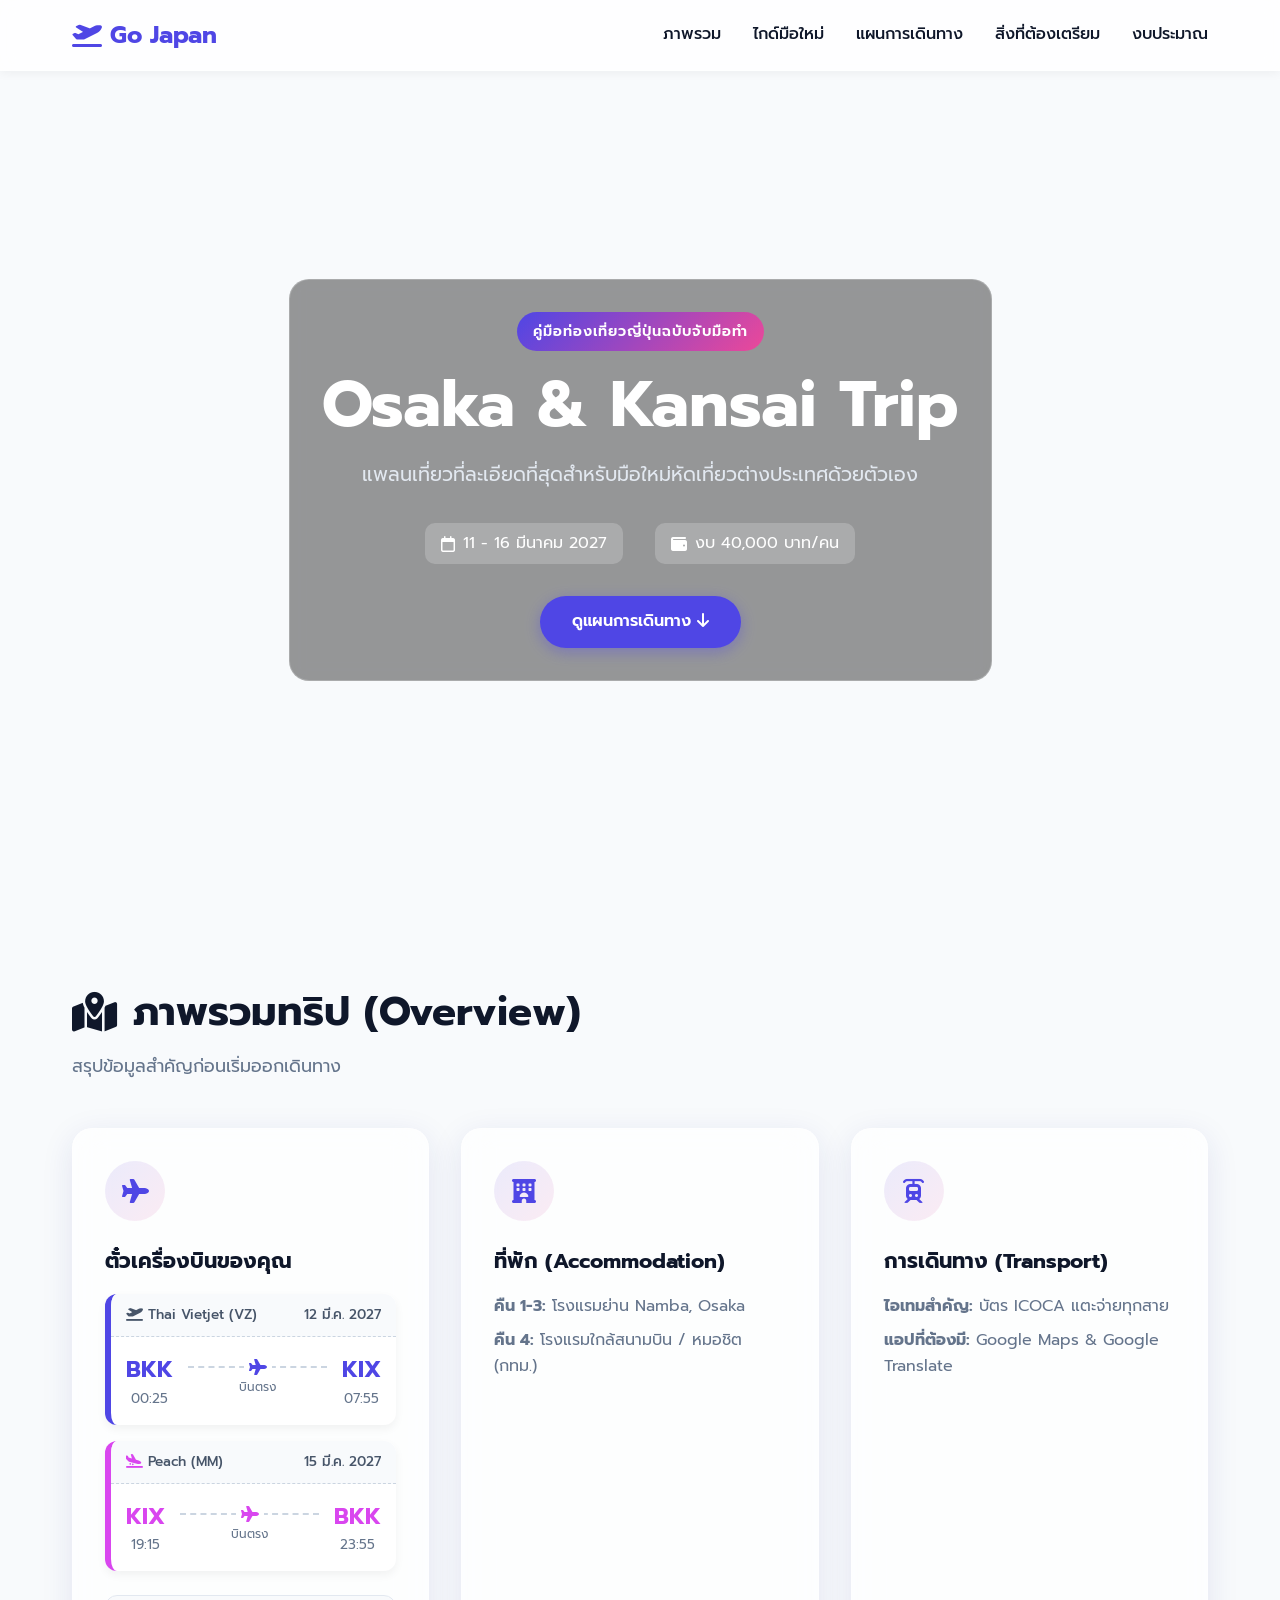
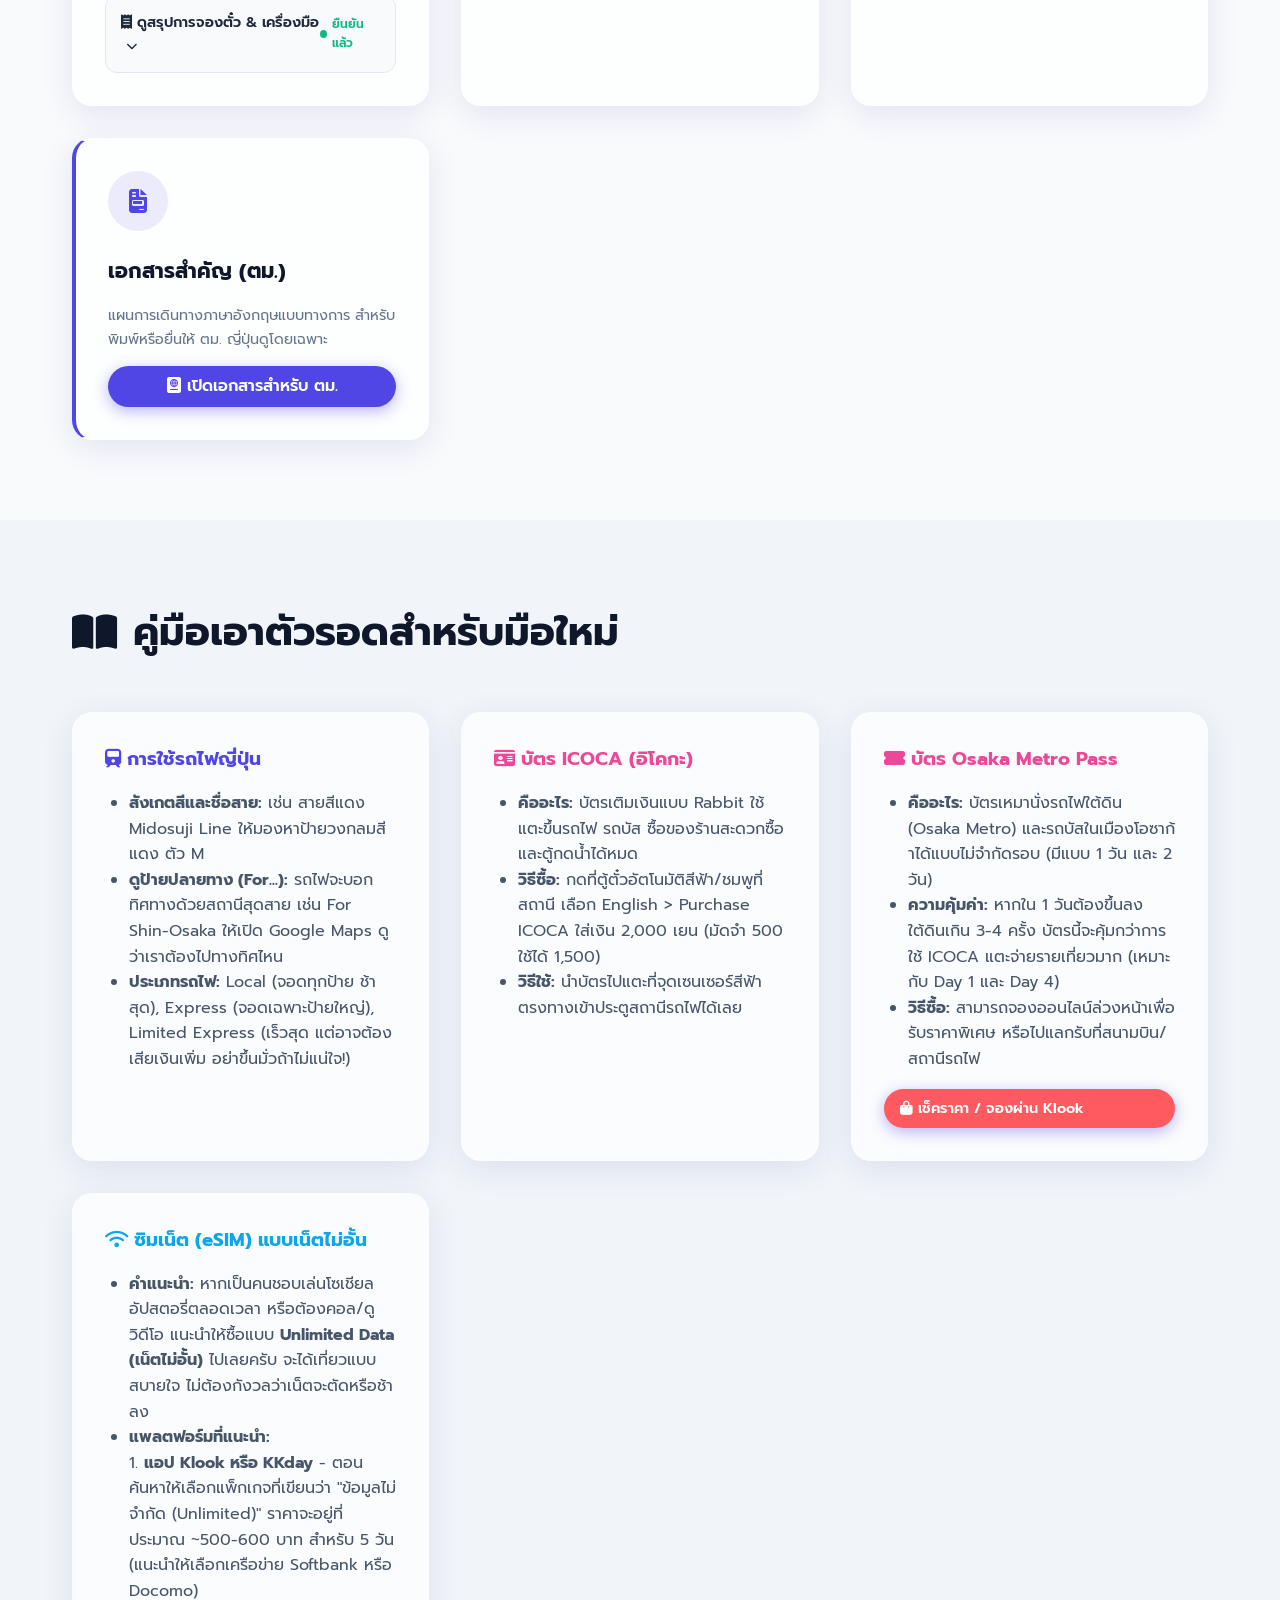
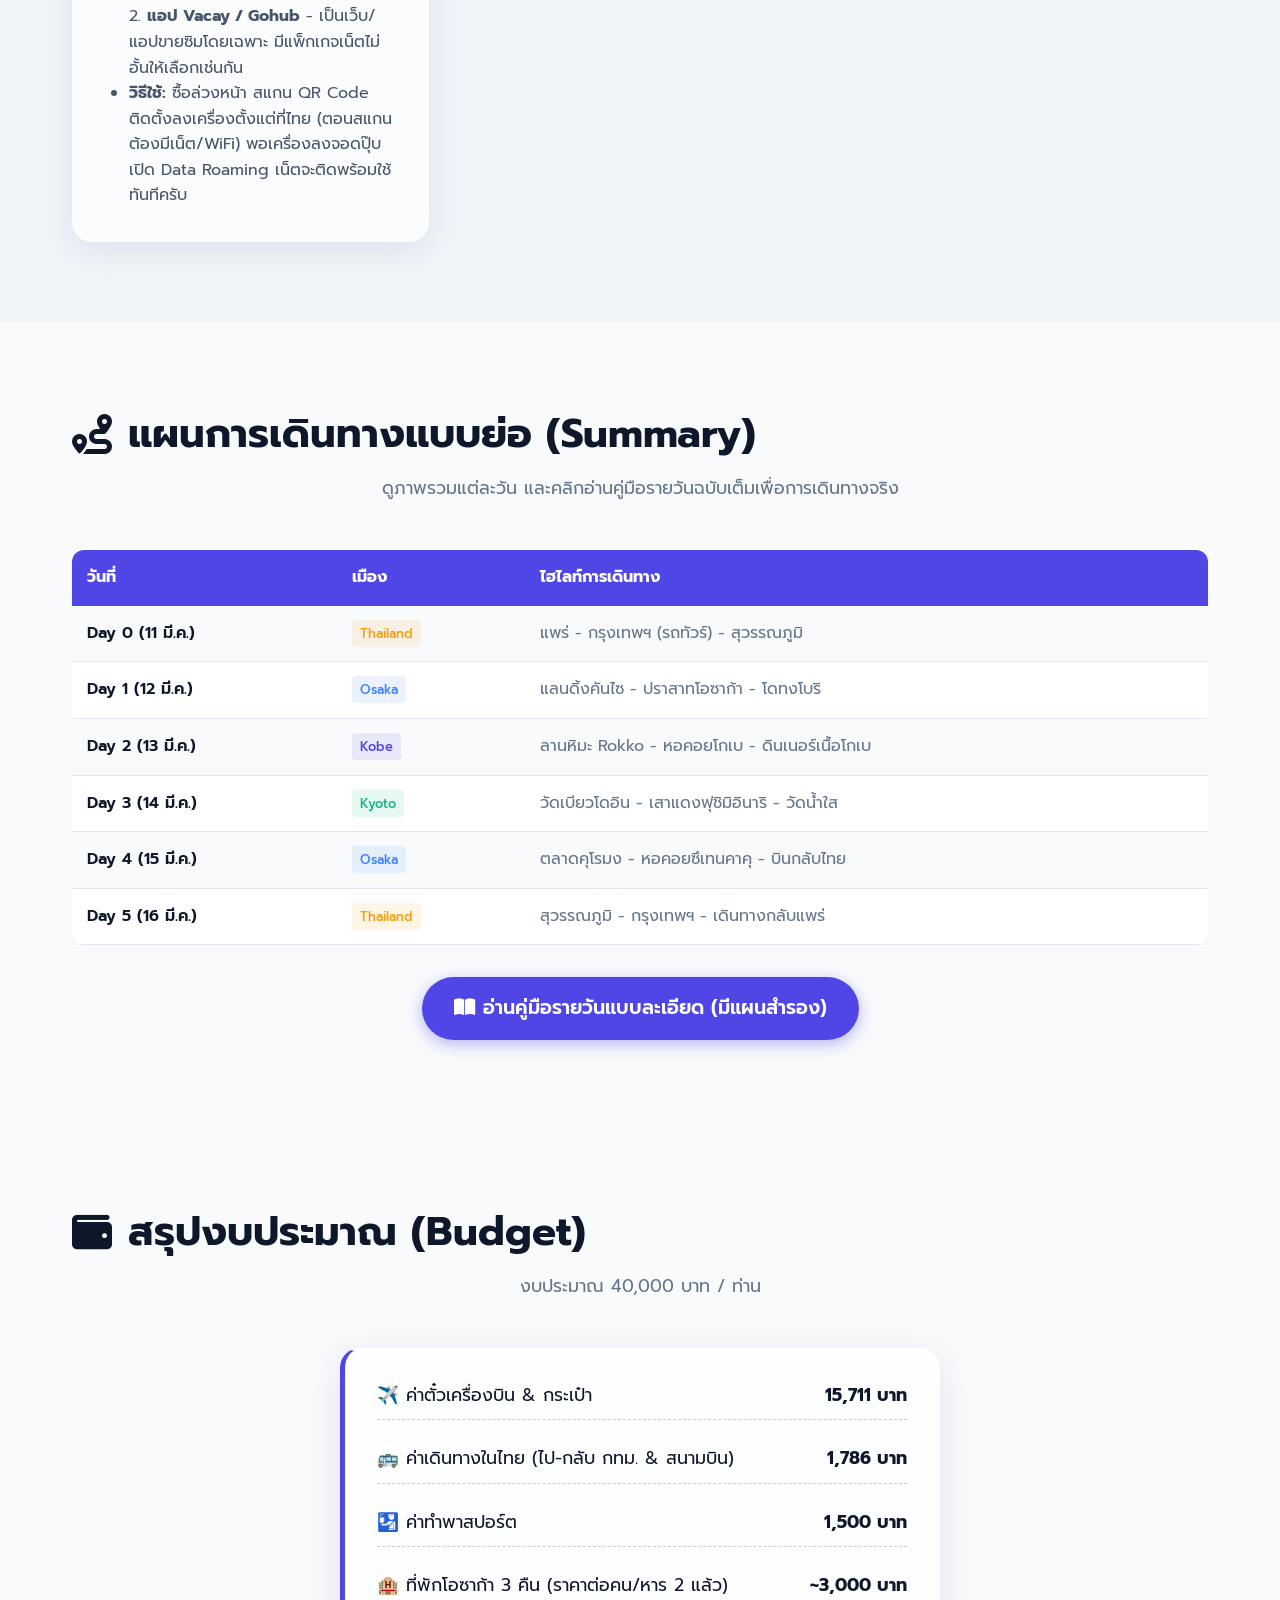
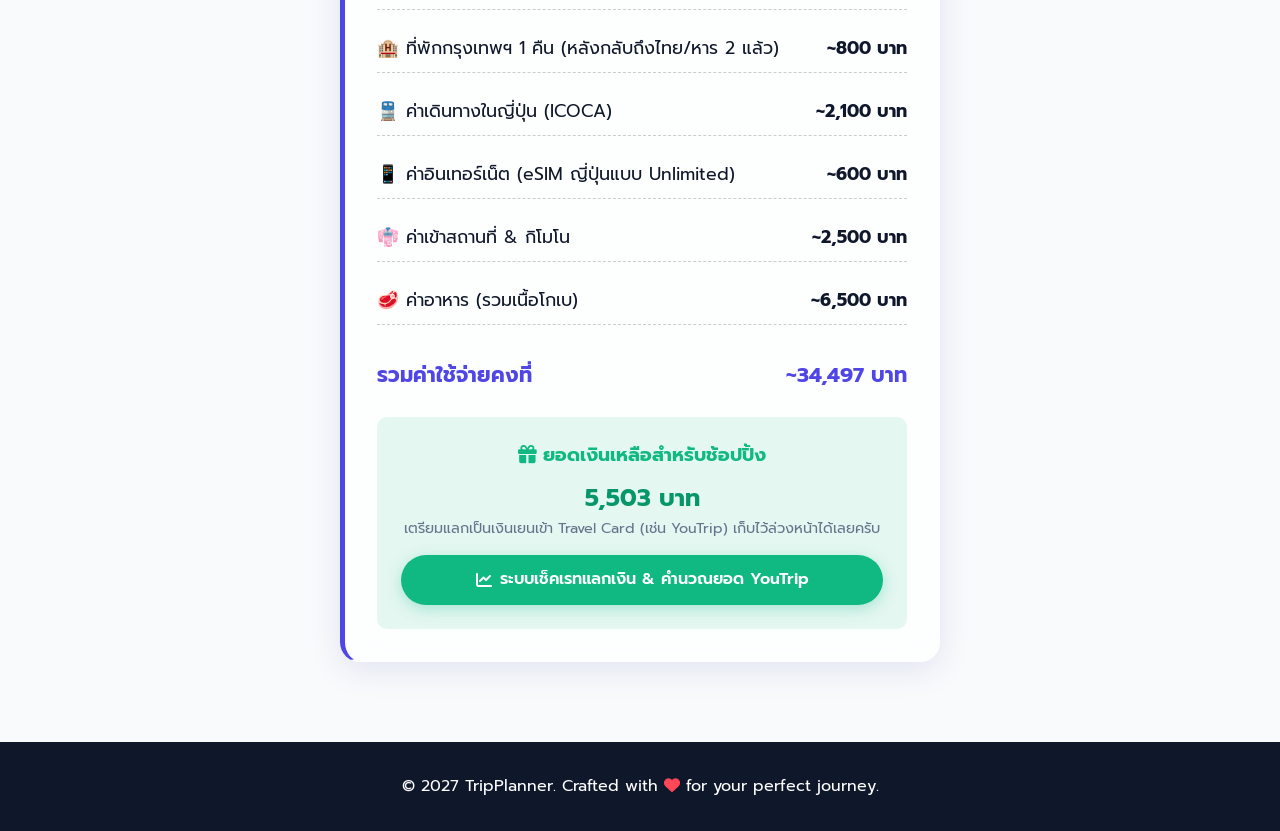
==== index.html @ dac34878 "Add files via upload" ====
<!DOCTYPE html>
<html lang="th">
<head>
    <meta charset="UTF-8">
    <meta name="viewport" content="width=device-width, initial-scale=1.0">
    <title>Osaka Trip 2027 | แพลนเที่ยวโอซาก้าสำหรับมือใหม่</title>
    <link rel="manifest" href="manifest.json">
    <meta name="theme-color" content="#4F46E5">
    <link rel="apple-touch-icon" href="icons/icon-192.png">
    <meta name="apple-mobile-web-app-capable" content="yes">
    <meta name="apple-mobile-web-app-status-bar-style" content="black-translucent">
    <link rel="preconnect" href="https://fonts.googleapis.com">
    <link rel="preconnect" href="https://fonts.gstatic.com" crossorigin>
    <link href="https://fonts.googleapis.com/css2?family=Inter:wght@300;400;500;600;700&family=Prompt:wght@300;400;500;600;700&display=swap" rel="stylesheet">
    <link rel="stylesheet" href="css/style.css">
    <link rel="stylesheet" href="https://cdnjs.cloudflare.com/ajax/libs/font-awesome/6.4.0/css/all.min.css">
    <style>
        .tip-box {
            background-color: #fffbeb;
            border-left: 4px solid #f59e0b;
            padding: 1rem;
            margin-top: 1rem;
            border-radius: 0 8px 8px 0;
            font-size: 0.95rem;
        }
        .tip-box h5 {
            color: #d97706;
            margin-bottom: 0.25rem;
            font-size: 1rem;
        }
    </style>
</head>
<body>
    <nav class="navbar">
        <div class="nav-container">
            <a href="#" class="logo">
                <i class="fa-solid fa-plane-departure"></i> Go Japan
            </a>
            <ul class="nav-links">
                <li><a href="#overview">ภาพรวม</a></li>
                <li><a href="#guide">ไกด์มือใหม่</a></li>
                <li><a href="#itinerary">แผนการเดินทาง</a></li>
                <li><a href="#prep">สิ่งที่ต้องเตรียม</a></li>
                <li><a href="#budget">งบประมาณ</a></li>
            </ul>
        </div>
    </nav>

    <header class="hero">
        <div class="hero-bg"></div>
        <div class="hero-content">
            <span class="badge">คู่มือท่องเที่ยวญี่ปุ่นฉบับจับมือทำ</span>
            <h1 class="hero-title">Osaka & Kansai Trip</h1>
            <p class="hero-subtitle">แพลนเที่ยวที่ละเอียดที่สุดสำหรับมือใหม่หัดเที่ยวต่างประเทศด้วยตัวเอง</p>
            <div class="hero-meta">
                <div class="meta-item">
                    <i class="fa-regular fa-calendar"></i> 11 - 16 มีนาคม 2027
                </div>
                <div class="meta-item">
                    <i class="fa-solid fa-wallet"></i> งบ 40,000 บาท/คน
                </div>
            </div>
            <a href="#itinerary" class="btn btn-primary">ดูแผนการเดินทาง <i class="fa-solid fa-arrow-down"></i></a>
        </div>
    </header>

    <main>
        <!-- Section: Overview -->
        <section id="overview" class="section">
            <div class="container">
                <div class="section-header">
                    <h2><i class="fa-solid fa-map-location-dot"></i> ภาพรวมทริป (Overview)</h2>
                    <p>สรุปข้อมูลสำคัญก่อนเริ่มออกเดินทาง</p>
                </div>
                <div class="grid overview-grid">
                    <div class="card glass-card">
                        <div class="card-icon"><i class="fa-solid fa-plane"></i></div>
                        <h3>ตั๋วเครื่องบินของคุณ</h3>
                        
                        <!-- Flight 1: Outbound -->
                        <div class="flight-ticket">
                            <div class="flight-header">
                                <span><i class="fa-solid fa-plane-departure"></i> Thai Vietjet (VZ)</span>
                                <span>12 มี.ค. 2027</span>
                            </div>
                            <div class="flight-body">
                                <div class="flight-airport">
                                    <h2>BKK</h2>
                                    <p>00:25</p>
                                </div>
                                <div class="flight-route">
                                    <div class="flight-line"><i class="fa-solid fa-plane"></i></div>
                                    <p style="font-size: 0.75rem; color: #64748b; margin-top: 5px;">บินตรง</p>
                                </div>
                                <div class="flight-airport">
                                    <h2>KIX</h2>
                                    <p>07:55</p>
                                </div>
                            </div>
                        </div>

                        <!-- Flight 2: Inbound -->
                        <div class="flight-ticket" style="border-left-color: #d946ef;">
                            <div class="flight-header">
                                <span><i class="fa-solid fa-plane-arrival" style="color: #d946ef;"></i> Peach (MM)</span>
                                <span>15 มี.ค. 2027</span>
                            </div>
                            <div class="flight-body">
                                <div class="flight-airport">
                                    <h2 style="color: #d946ef;">KIX</h2>
                                    <p>19:15</p>
                                </div>
                                <div class="flight-route">
                                    <div class="flight-line"><i class="fa-solid fa-plane" style="color: #d946ef;"></i></div>
                                    <p style="font-size: 0.75rem; color: #64748b; margin-top: 5px;">บินตรง</p>
                                </div>
                                <div class="flight-airport">
                                    <h2 style="color: #d946ef;">BKK</h2>
                                    <p>23:55</p>
                                </div>
                            </div>
                        </div>

                        <!-- Flight Booking Breakdown -->
                        <details class="price-tracker" style="margin-top: 1.5rem; background: #f8fafc; border: 1px solid #e2e8f0; border-radius: 12px; position: relative; overflow: hidden; cursor: pointer;">
                            <summary style="padding: 15px; display: flex; justify-content: space-between; align-items: center; list-style: none; outline: none;">
                                <span style="font-size: 0.9rem; color: #1e293b; font-weight: 600;"><i class="fa-solid fa-receipt"></i> ดูสรุปการจองตั๋ว & เครื่องมือ <i class="fa-solid fa-chevron-down" style="font-size: 0.7rem; margin-left: 5px;"></i></span>
                                <span class="pulse-dot" style="display: flex; align-items: center; gap: 5px; font-size: 0.75rem; color: #10b981; font-weight: 600;">
                                    <span style="width: 8px; height: 8px; background: #10b981; border-radius: 50%; display: inline-block;"></span>
                                    ยืนยันแล้ว
                                </span>
                            </summary>
                            
                            <div style="padding: 0 15px 15px 15px; border-top: 1px dashed #cbd5e1; cursor: default;">
                                <ul style="list-style: none; padding: 0; margin: 15px 0 0 0; font-size: 0.85rem; color: #475569;">
                                <li style="display: flex; justify-content: space-between; margin-bottom: 8px;">
                                    <span>ค่าโดยสารผู้ใหญ่ x2</span>
                                    <span>26,659.88 ฿</span>
                                </li>
                                <li style="display: flex; justify-content: space-between; margin-bottom: 8px; color: #10b981;">
                                    <span>ส่วนลด Gother x2</span>
                                    <span>-1,068.00 ฿</span>
                                </li>
                                <li style="display: flex; justify-content: space-between; margin-bottom: 8px;">
                                    <span>สัมภาระ (15kg และ 20kg อย่างละ 2)</span>
                                    <span>5,310.00 ฿</span>
                                </li>
                                <li style="display: flex; justify-content: space-between; margin-bottom: 8px; border-bottom: 1px dashed #cbd5e1; padding-bottom: 12px;">
                                    <span>เลือกที่นั่ง x2</span>
                                    <span>480.00 ฿</span>
                                </li>
                                <li style="display: flex; justify-content: space-between; margin-top: 12px; font-weight: 700; font-size: 1.1rem; color: var(--dark);">
                                    <span>ราคารวมทั้งหมด</span>
                                    <span>31,421.88 ฿</span>
                                </li>
                                <li style="display: flex; justify-content: space-between; margin-top: 5px; font-weight: 600; font-size: 0.95rem; color: #4f46e5; background: rgba(79, 70, 229, 0.1); padding: 5px 10px; border-radius: 6px; margin-left: -10px; margin-right: -10px;">
                                    <span>ตกคนละ (เฉลี่ย)</span>
                                    <span>15,710.94 ฿</span>
                                </li>
                            </ul>
                            
                            <a href="https://www.gother.com/th-th/flights/search/roundtrip/BKK-KIX/2027-03-12/KIX-BKK/2027-03-15?adults=2&cabin=Y&session=00b836ea09835cd85ec8afebf4124b56cdace53e535911fba3b4914f18acdf78&utm_source=google_flight&utm_medium=meta_search&utmid=53&hash=[base64]&fallBackLink=[base64]&summary=true&departure=Tm28683469&return=Mnabc87fb9" target="_blank" class="btn btn-primary" style="width: 100%; text-align: center; font-size: 0.95rem; display: flex; justify-content: center; align-items: center; gap: 10px; background: #0f172a; border: none; box-shadow: 0 4px 15px rgba(15, 23, 42, 0.2); margin-top: 15px;">
                                <i class="fa-solid fa-plane-circle-check"></i> ดูรายละเอียดการจองบน Gother
                            </a>
                            <a href="flight_tracker.html" class="btn btn-primary" style="width: 100%; text-align: center; font-size: 0.95rem; display: flex; justify-content: center; align-items: center; gap: 10px; background: #3b82f6; border: none; box-shadow: 0 4px 15px rgba(59, 130, 246, 0.3); margin-top: 10px;">
                                <i class="fa-solid fa-chart-line"></i> สมุดจดและดูกราฟราคาตั๋ว (Google Flights)
                            </a>

                            <div style="margin-top: 15px; padding: 12px; background: rgba(245, 158, 11, 0.1); border-left: 4px solid #f59e0b; border-radius: 4px 8px 8px 4px; font-size: 0.85rem; color: #b45309; line-height: 1.5;">
                                <strong style="display: block; margin-bottom: 4px;"><i class="fa-solid fa-triangle-exclamation"></i> คำแนะนำก่อนจอง Gother:</strong>
                                Gother เป็นแพลตฟอร์มคนไทยที่เชื่อถือได้และมักมีโปรโมชั่นดี แต่หลังจากจองและได้อีเมลยืนยันแล้ว แนะนำให้นำ <strong>หมายเลขการจอง (PNR 6 หลัก)</strong> ไปเช็คในหน้าเว็บของสายการบิน (VietJet/Peach) โดยตรงอีกครั้ง เพื่อความชัวร์ 100% ว่าตั๋วเข้าระบบสายการบินเรียบร้อยแล้วครับ
                            </div>
                            </div>
                        </details>
                        <style>
                            @keyframes pulse {
                                0% { box-shadow: 0 0 0 0 rgba(16, 185, 129, 0.7); }
                                70% { box-shadow: 0 0 0 10px rgba(16, 185, 129, 0); }
                                100% { box-shadow: 0 0 0 0 rgba(16, 185, 129, 0); }
                            }
                        </style>
                    </div>
                    <div class="card glass-card">
                        <div class="card-icon"><i class="fa-solid fa-hotel"></i></div>
                        <h3>ที่พัก (Accommodation)</h3>
                        <p><strong>คืน 1-3:</strong> โรงแรมย่าน Namba, Osaka</p>
                        <p><strong>คืน 4:</strong> โรงแรมใกล้สนามบิน / หมอชิต (กทม.)</p>
                    </div>
                    <div class="card glass-card">
                        <div class="card-icon"><i class="fa-solid fa-train-tram"></i></div>
                        <h3>การเดินทาง (Transport)</h3>
                        <p><strong>ไอเทมสำคัญ:</strong> บัตร ICOCA แตะจ่ายทุกสาย</p>
                        <p><strong>แอปที่ต้องมี:</strong> Google Maps & Google Translate</p>
                    </div>
                    <div class="card glass-card" style="border-left: 4px solid var(--primary);">
                        <div class="card-icon" style="background: rgba(79, 70, 229, 0.1);"><i class="fa-solid fa-file-invoice"></i></div>
                        <h3>เอกสารสำคัญ (ตม.)</h3>
                        <p style="font-size: 0.9rem; margin-bottom: 15px;">แผนการเดินทางภาษาอังกฤษแบบทางการ สำหรับพิมพ์หรือยื่นให้ ตม. ญี่ปุ่นดูโดยเฉพาะ</p>
                        <a href="immigration_en.html" class="btn btn-primary" style="width: 100%; text-align: center; padding: 0.5rem;"><i class="fa-solid fa-passport"></i> เปิดเอกสารสำหรับ ตม.</a>
                    </div>
                </div>
            </div>
        </section>

        <!-- Section: Newbie Guide -->
        <section id="guide" class="section section-alt">
            <div class="container">
                <div class="section-header">
                    <h2><i class="fa-solid fa-book-open"></i> คู่มือเอาตัวรอดสำหรับมือใหม่</h2>
                </div>
                <div class="grid" style="grid-template-columns: repeat(auto-fit, minmax(300px, 1fr)); gap: 2rem;">
                    <div class="glass-card">
                        <h3 style="color: var(--primary);"><i class="fa-solid fa-train"></i> การใช้รถไฟญี่ปุ่น</h3>
                        <ul style="margin-top: 1rem; list-style: disc; margin-left: 1.5rem; color: #475569;">
                            <li><strong>สังเกตสีและชื่อสาย:</strong> เช่น สายสีแดง Midosuji Line ให้มองหาป้ายวงกลมสีแดง ตัว M</li>
                            <li><strong>ดูป้ายปลายทาง (For...):</strong> รถไฟจะบอกทิศทางด้วยสถานีสุดสาย เช่น For Shin-Osaka ให้เปิด Google Maps ดูว่าเราต้องไปทางทิศไหน</li>
                            <li><strong>ประเภทรถไฟ:</strong> Local (จอดทุกป้าย ช้าสุด), Express (จอดเฉพาะป้ายใหญ่), Limited Express (เร็วสุด แต่อาจต้องเสียเงินเพิ่ม อย่าขึ้นมั่วถ้าไม่แน่ใจ!)</li>
                        </ul>
                    </div>
                    <div class="glass-card">
                        <h3 style="color: var(--secondary);"><i class="fa-solid fa-id-card"></i> บัตร ICOCA (อิโคกะ)</h3>
                        <ul style="margin-top: 1rem; list-style: disc; margin-left: 1.5rem; color: #475569;">
                            <li><strong>คืออะไร:</strong> บัตรเติมเงินแบบ Rabbit ใช้แตะขึ้นรถไฟ รถบัส ซื้อของร้านสะดวกซื้อ และตู้กดน้ำได้หมด</li>
                            <li><strong>วิธีซื้อ:</strong> กดที่ตู้ตั๋วอัตโนมัติสีฟ้า/ชมพูที่สถานี เลือก English > Purchase ICOCA ใส่เงิน 2,000 เยน (มัดจำ 500 ใช้ได้ 1,500)</li>
                            <li><strong>วิธีใช้:</strong> นำบัตรไปแตะที่จุดเซนเซอร์สีฟ้าตรงทางเข้าประตูสถานีรถไฟได้เลย</li>
                        </ul>
                    </div>
                    <div class="glass-card">
                        <h3 style="color: #ec4899;"><i class="fa-solid fa-ticket-simple"></i> บัตร Osaka Metro Pass</h3>
                        <ul style="margin-top: 1rem; list-style: disc; margin-left: 1.5rem; color: #475569;">
                            <li><strong>คืออะไร:</strong> บัตรเหมานั่งรถไฟใต้ดิน (Osaka Metro) และรถบัสในเมืองโอซาก้าได้แบบไม่จำกัดรอบ (มีแบบ 1 วัน และ 2 วัน)</li>
                            <li><strong>ความคุ้มค่า:</strong> หากใน 1 วันต้องขึ้นลงใต้ดินเกิน 3-4 ครั้ง บัตรนี้จะคุ้มกว่าการใช้ ICOCA แตะจ่ายรายเที่ยวมาก (เหมาะกับ Day 1 และ Day 4)</li>
                            <li><strong>วิธีซื้อ:</strong> สามารถจองออนไลน์ล่วงหน้าเพื่อรับราคาพิเศษ หรือไปแลกรับที่สนามบิน/สถานีรถไฟ</li>
                        </ul>
                        <a href="https://www.klook.com/th/activity/11515-osaka-metro-pass/" target="_blank" class="btn btn-primary" style="margin-top: 1rem; padding: 0.5rem 1rem; font-size: 0.9rem; width: 100%; background: #ff5a5f; border-color: #ff5a5f;"><i class="fa-solid fa-bag-shopping"></i> เช็คราคา / จองผ่าน Klook</a>
                    </div>
                    <div class="glass-card">
                        <h3 style="color: #0ea5e9;"><i class="fa-solid fa-wifi"></i> ซิมเน็ต (eSIM) แบบเน็ตไม่อั้น</h3>
                        <ul style="margin-top: 1rem; list-style: disc; margin-left: 1.5rem; color: #475569;">
                            <li><strong>คำแนะนำ:</strong> หากเป็นคนชอบเล่นโซเชียล อัปสตอรี่ตลอดเวลา หรือต้องคอล/ดูวิดีโอ แนะนำให้ซื้อแบบ <strong>Unlimited Data (เน็ตไม่อั้น)</strong> ไปเลยครับ จะได้เที่ยวแบบสบายใจ ไม่ต้องกังวลว่าเน็ตจะตัดหรือช้าลง</li>
                            <li><strong>แพลตฟอร์มที่แนะนำ:</strong> <br>1. <strong>แอป Klook หรือ KKday</strong> - ตอนค้นหาให้เลือกแพ็กเกจที่เขียนว่า "ข้อมูลไม่จำกัด (Unlimited)" ราคาจะอยู่ที่ประมาณ ~500-600 บาท สำหรับ 5 วัน (แนะนำให้เลือกเครือข่าย Softbank หรือ Docomo)<br>2. <strong>แอป Vacay / Gohub</strong> - เป็นเว็บ/แอปขายซิมโดยเฉพาะ มีแพ็กเกจเน็ตไม่อั้นให้เลือกเช่นกัน</li>
                            <li><strong>วิธีใช้:</strong> ซื้อล่วงหน้า สแกน QR Code ติดตั้งลงเครื่องตั้งแต่ที่ไทย (ตอนสแกนต้องมีเน็ต/WiFi) พอเครื่องลงจอดปุ๊บ เปิด Data Roaming เน็ตจะติดพร้อมใช้ทันทีครับ</li>
                        </ul>
                    </div>
                </div>
            </div>
        </section>

        <!-- Section: Itinerary -->
        <section id="itinerary" class="section">
            <div class="container">
                <div class="section-header text-center">
                    <h2><i class="fa-solid fa-route"></i> แผนการเดินทางแบบย่อ (Summary)</h2>
                    <p>ดูภาพรวมแต่ละวัน และคลิกอ่านคู่มือรายวันฉบับเต็มเพื่อการเดินทางจริง</p>
                </div>
                
                <div style="overflow-x: auto; margin-bottom: 2rem;">
                    <table style="width: 100%; border-collapse: collapse; background: #fff; box-shadow: 0 4px 10px rgba(0,0,0,0.05); border-radius: 12px; overflow: hidden;">
                        <thead>
                            <tr style="background: var(--primary); color: #fff;">
                                <th style="padding: 15px; text-align: left;">วันที่</th>
                                <th style="padding: 15px; text-align: left;">เมือง</th>
                                <th style="padding: 15px; text-align: left;">ไฮไลท์การเดินทาง</th>
                            </tr>
                        </thead>
                        <tbody>
                            <tr style="border-bottom: 1px solid #e2e8f0; background: #f8fafc;">
                                <td style="padding: 15px; font-weight: 600;">Day 0 (11 มี.ค.)</td>
                                <td style="padding: 15px;"><span class="day-tag" style="background: rgba(245, 158, 11, 0.1); color: #f59e0b; padding: 4px 8px; border-radius: 4px; font-size: 0.8rem; font-weight: 500;">Thailand</span></td>
                                <td style="padding: 15px; color: var(--gray);">แพร่ - กรุงเทพฯ (รถทัวร์) - สุวรรณภูมิ</td>
                            </tr>
                            <tr style="border-bottom: 1px solid #e2e8f0;">
                                <td style="padding: 15px; font-weight: 600;">Day 1 (12 มี.ค.)</td>
                                <td style="padding: 15px;"><span class="day-tag" style="background: rgba(59, 130, 246, 0.1); color: #3b82f6; padding: 4px 8px; border-radius: 4px; font-size: 0.8rem; font-weight: 500;">Osaka</span></td>
                                <td style="padding: 15px; color: var(--gray);">แลนดิ้งคันไซ - ปราสาทโอซาก้า - โดทงโบริ</td>
                            </tr>
                            <tr style="border-bottom: 1px solid #e2e8f0; background: #f8fafc;">
                                <td style="padding: 15px; font-weight: 600;">Day 2 (13 มี.ค.)</td>
                                <td style="padding: 15px;"><span class="day-tag" style="background: rgba(79, 70, 229, 0.1); color: var(--primary); padding: 4px 8px; border-radius: 4px; font-size: 0.8rem; font-weight: 500;">Kobe</span></td>
                                <td style="padding: 15px; color: var(--gray);">ลานหิมะ Rokko - หอคอยโกเบ - ดินเนอร์เนื้อโกเบ</td>
                            </tr>
                            <tr style="border-bottom: 1px solid #e2e8f0;">
                                <td style="padding: 15px; font-weight: 600;">Day 3 (14 มี.ค.)</td>
                                <td style="padding: 15px;"><span class="day-tag" style="background: rgba(16, 185, 129, 0.1); color: #10b981; padding: 4px 8px; border-radius: 4px; font-size: 0.8rem; font-weight: 500;">Kyoto</span></td>
                                <td style="padding: 15px; color: var(--gray);">วัดเบียวโดอิน - เสาแดงฟุชิมิอินาริ - วัดน้ำใส</td>
                            </tr>
                            <tr style="border-bottom: 1px solid #e2e8f0; background: #f8fafc;">
                                <td style="padding: 15px; font-weight: 600;">Day 4 (15 มี.ค.)</td>
                                <td style="padding: 15px;"><span class="day-tag" style="background: rgba(59, 130, 246, 0.1); color: #3b82f6; padding: 4px 8px; border-radius: 4px; font-size: 0.8rem; font-weight: 500;">Osaka</span></td>
                                <td style="padding: 15px; color: var(--gray);">ตลาดคุโรมง - หอคอยซึเทนคาคุ - บินกลับไทย</td>
                            </tr>
                            <tr style="border-bottom: 1px solid #e2e8f0;">
                                <td style="padding: 15px; font-weight: 600;">Day 5 (16 มี.ค.)</td>
                                <td style="padding: 15px;"><span class="day-tag" style="background: rgba(245, 158, 11, 0.1); color: #f59e0b; padding: 4px 8px; border-radius: 4px; font-size: 0.8rem; font-weight: 500;">Thailand</span></td>
                                <td style="padding: 15px; color: var(--gray);">สุวรรณภูมิ - กรุงเทพฯ - เดินทางกลับแพร่</td>
                            </tr>
                        </tbody>
                    </table>
                </div>

                <div class="text-center" style="margin-top: 2rem;">
                    <a href="daily_guide.html" class="btn btn-primary" style="font-size: 1.2rem; padding: 1rem 2rem; box-shadow: 0 4px 15px rgba(79, 70, 229, 0.4); border-radius: 50px;">
                        <i class="fa-solid fa-book-open"></i> อ่านคู่มือรายวันแบบละเอียด (มีแผนสำรอง)
                    </a>
                </div>
            </div>
        </section>

        <!-- Section: Budget -->
        <section id="budget" class="section">
            <div class="container">
                <div class="section-header text-center">
                    <h2><i class="fa-solid fa-wallet"></i> สรุปงบประมาณ (Budget)</h2>
                    <p>งบประมาณ 40,000 บาท / ท่าน</p>
                </div>
                <div class="grid" style="grid-template-columns: 1fr; max-width: 600px; margin: 0 auto;">
                    <div class="glass-card" style="border-left: 5px solid var(--primary);">
                        <ul class="activity-list" style="font-size: 1.1rem;">
                            <li style="justify-content: space-between; border-bottom: 1px dashed #ccc; padding-bottom: 10px;">
                                <span>✈️ ค่าตั๋วเครื่องบิน & กระเป๋า</span>
                                <strong>15,711 บาท</strong>
                            </li>
                            <li style="justify-content: space-between; border-bottom: 1px dashed #ccc; padding-bottom: 10px;">
                                <span>🚌 ค่าเดินทางในไทย (ไป-กลับ กทม. & สนามบิน)</span>
                                <strong>1,786 บาท</strong>
                            </li>
                            <li style="justify-content: space-between; border-bottom: 1px dashed #ccc; padding-bottom: 10px;">
                                <span>🛂 ค่าทำพาสปอร์ต</span>
                                <strong>1,500 บาท</strong>
                            </li>
                            <li style="justify-content: space-between; border-bottom: 1px dashed #ccc; padding-bottom: 10px;">
                                <span>🏨 ที่พักโอซาก้า 3 คืน (ราคาต่อคน/หาร 2 แล้ว)</span>
                                <strong>~3,000 บาท</strong>
                            </li>
                            <li style="justify-content: space-between; border-bottom: 1px dashed #ccc; padding-bottom: 10px;">
                                <span>🏨 ที่พักกรุงเทพฯ 1 คืน (หลังกลับถึงไทย/หาร 2 แล้ว)</span>
                                <strong>~800 บาท</strong>
                            </li>
                            <li style="justify-content: space-between; border-bottom: 1px dashed #ccc; padding-bottom: 10px;">
                                <span>🚆 ค่าเดินทางในญี่ปุ่น (ICOCA)</span>
                                <strong>~2,100 บาท</strong>
                            </li>
                            <li style="justify-content: space-between; border-bottom: 1px dashed #ccc; padding-bottom: 10px;">
                                <span>📱 ค่าอินเทอร์เน็ต (eSIM ญี่ปุ่นแบบ Unlimited)</span>
                                <strong>~600 บาท</strong>
                            </li>
                            <li style="justify-content: space-between; border-bottom: 1px dashed #ccc; padding-bottom: 10px;">
                                <span>👘 ค่าเข้าสถานที่ & กิโมโน</span>
                                <strong>~2,500 บาท</strong>
                            </li>
                            <li style="justify-content: space-between; border-bottom: 1px dashed #ccc; padding-bottom: 10px;">
                                <span>🥩 ค่าอาหาร (รวมเนื้อโกเบ)</span>
                                <strong>~6,500 บาท</strong>
                            </li>
                            <li style="justify-content: space-between; padding-top: 10px; color: var(--primary); font-size: 1.3rem;">
                                <strong>รวมค่าใช้จ่ายคงที่</strong>
                                <strong>~34,497 บาท</strong>
                            </li>
                        </ul>
                        <div style="background: rgba(16, 185, 129, 0.1); padding: 1.5rem; border-radius: 10px; margin-top: 1.5rem; text-align: center;">
                            <h3 style="color: #10b981; margin-bottom: 0.5rem;"><i class="fa-solid fa-gift"></i> ยอดเงินเหลือสำหรับช้อปปิ้ง</h3>
                            <p style="font-size: 1.5rem; font-weight: 700; color: #059669;">5,503 บาท</p>
                            <p style="font-size: 0.9rem; color: #64748b; margin-bottom: 15px;">เตรียมแลกเป็นเงินเยนเข้า Travel Card (เช่น YouTrip) เก็บไว้ล่วงหน้าได้เลยครับ</p>
                            <a href="exchange_tracker.html" class="btn btn-primary" style="width: 100%; background: #10b981; border: none; padding: 12px; font-size: 1rem; box-shadow: 0 4px 15px rgba(16, 185, 129, 0.3); display: flex; justify-content: center; align-items: center; gap: 8px;">
                                <i class="fa-solid fa-chart-line"></i> ระบบเช็คเรทแลกเงิน & คำนวณยอด YouTrip
                            </a>
                        </div>
                    </div>
                </div>
            </div>
        </section>

    </main>

    <footer>
        <div class="container">
            <p>&copy; 2027 TripPlanner. Crafted with <i class="fa-solid fa-heart" style="color: #ff4757;"></i> for your perfect journey.</p>
        </div>
    </footer>

    <script src="js/script.js"></script>
</body>
</html>
---- css/style.css ----
:root {
    --primary: #4F46E5;
    --primary-light: #818CF8;
    --secondary: #EC4899;
    --dark: #0F172A;
    --light: #F8FAFC;
    --gray: #64748B;
    --glass-bg: rgba(255, 255, 255, 0.7);
    --glass-border: rgba(255, 255, 255, 0.3);
    --shadow: 0 8px 32px 0 rgba(31, 38, 135, 0.1);
}

* {
    margin: 0;
    padding: 0;
    box-sizing: border-box;
    scroll-behavior: smooth;
}

body {
    font-family: 'Prompt', 'Inter', sans-serif;
    background-color: var(--light);
    color: var(--dark);
    line-height: 1.6;
    overflow-x: hidden;
}

a {
    text-decoration: none;
    color: inherit;
}

ul {
    list-style: none;
}

.container {
    max-width: 1200px;
    margin: 0 auto;
    padding: 0 2rem;
}

.text-center {
    text-align: center;
}

/* Navbar */
.navbar {
    position: fixed;
    top: 0;
    width: 100%;
    z-index: 1000;
    background: rgba(255, 255, 255, 0.8);
    backdrop-filter: blur(10px);
    -webkit-backdrop-filter: blur(10px);
    border-bottom: 1px solid rgba(255,255,255,0.2);
    box-shadow: 0 2px 10px rgba(0,0,0,0.05);
    transition: all 0.3s ease;
}

.nav-container {
    max-width: 1200px;
    margin: 0 auto;
    padding: 1rem 2rem;
    display: flex;
    justify-content: space-between;
    align-items: center;
}

.logo {
    font-size: 1.5rem;
    font-weight: 700;
    color: var(--primary);
    display: flex;
    align-items: center;
    gap: 0.5rem;
}

.nav-links {
    display: flex;
    gap: 2rem;
}

.nav-links a {
    font-weight: 500;
    transition: color 0.3s ease;
    position: relative;
}

.nav-links a::after {
    content: '';
    position: absolute;
    width: 0;
    height: 2px;
    bottom: -4px;
    left: 0;
    background-color: var(--primary);
    transition: width 0.3s ease;
}

.nav-links a:hover {
    color: var(--primary);
}

.nav-links a:hover::after {
    width: 100%;
}

/* Hero Section */
.hero {
    height: 100vh;
    display: flex;
    align-items: center;
    justify-content: center;
    position: relative;
    padding-top: 60px;
    overflow: hidden;
}

.hero-bg {
    position: absolute;
    top: 0;
    left: 0;
    width: 100%;
    height: 100%;
    background: url('https://images.unsplash.com/photo-1493976040374-85c8e12f0c0e?q=80&w=2070&auto=format&fit=crop') no-repeat center center/cover;
    filter: brightness(0.7);
    z-index: -1;
    transform: scale(1.05);
    animation: zoomOut 20s infinite alternate;
}

@keyframes zoomOut {
    from { transform: scale(1.05); }
    to { transform: scale(1.15); }
}

.hero-content {
    text-align: center;
    color: white;
    max-width: 800px;
    padding: 2rem;
    background: rgba(0, 0, 0, 0.4);
    backdrop-filter: blur(8px);
    border-radius: 20px;
    border: 1px solid rgba(255,255,255,0.2);
    transform: translateY(20px);
    opacity: 0;
    animation: fadeInUp 1s forwards 0.5s;
}

@keyframes fadeInUp {
    to {
        transform: translateY(0);
        opacity: 1;
    }
}

.badge {
    background: linear-gradient(135deg, var(--primary), var(--secondary));
    padding: 0.5rem 1rem;
    border-radius: 30px;
    font-size: 0.9rem;
    font-weight: 600;
    text-transform: uppercase;
    letter-spacing: 1px;
    margin-bottom: 1rem;
    display: inline-block;
}

.hero-title {
    font-size: 4rem;
    font-weight: 700;
    margin-bottom: 1rem;
    line-height: 1.2;
}

.hero-subtitle {
    font-size: 1.2rem;
    margin-bottom: 2rem;
    color: #e2e8f0;
}

.hero-meta {
    display: flex;
    justify-content: center;
    gap: 2rem;
    margin-bottom: 2rem;
    flex-wrap: wrap;
}

.meta-item {
    display: flex;
    align-items: center;
    gap: 0.5rem;
    font-size: 1rem;
    background: rgba(255,255,255,0.2);
    padding: 0.5rem 1rem;
    border-radius: 10px;
}

.btn {
    display: inline-block;
    padding: 0.8rem 2rem;
    border-radius: 30px;
    font-weight: 600;
    transition: all 0.3s ease;
    cursor: pointer;
    border: none;
}

.btn-primary {
    background: var(--primary);
    color: white;
    box-shadow: 0 4px 15px rgba(79, 70, 229, 0.4);
}

.btn-primary:hover {
    background: var(--primary-light);
    transform: translateY(-2px);
    box-shadow: 0 6px 20px rgba(79, 70, 229, 0.6);
}

.btn-outline {
    background: transparent;
    border: 2px solid var(--primary);
    color: var(--primary);
}

.btn-outline:hover {
    background: var(--primary);
    color: white;
}

/* Sections */
.section {
    padding: 5rem 0;
}

.section-alt {
    background-color: #F1F5F9;
}

.section-header {
    margin-bottom: 3rem;
}

.section-header h2 {
    font-size: 2.5rem;
    color: var(--dark);
    margin-bottom: 0.5rem;
    display: flex;
    align-items: center;
    gap: 1rem;
}

.section-header p {
    color: var(--gray);
    font-size: 1.1rem;
}

.grid {
    display: grid;
    gap: 2rem;
}

.overview-grid {
    grid-template-columns: repeat(auto-fit, minmax(300px, 1fr));
}

.glass-card {
    background: var(--glass-bg);
    backdrop-filter: blur(16px);
    -webkit-backdrop-filter: blur(16px);
    border: 1px solid var(--glass-border);
    border-radius: 20px;
    padding: 2rem;
    box-shadow: var(--shadow);
    transition: transform 0.3s ease, box-shadow 0.3s ease;
}

.glass-card:hover {
    transform: translateY(-5px);
    box-shadow: 0 12px 40px 0 rgba(31, 38, 135, 0.15);
}

.card-icon {
    width: 60px;
    height: 60px;
    background: linear-gradient(135deg, rgba(79, 70, 229, 0.1), rgba(236, 72, 153, 0.1));
    color: var(--primary);
    border-radius: 50%;
    display: flex;
    align-items: center;
    justify-content: center;
    font-size: 1.5rem;
    margin-bottom: 1.5rem;
}

.card h3 {
    font-size: 1.3rem;
    margin-bottom: 1rem;
    color: var(--dark);
}

.card p {
    color: var(--gray);
    margin-bottom: 0.5rem;
}

/* Timeline */
.timeline {
    position: relative;
    max-width: 800px;
    margin: 0 auto;
}

.timeline::after {
    content: '';
    position: absolute;
    width: 4px;
    background-color: var(--primary-light);
    top: 0;
    bottom: 0;
    left: 20px;
    margin-left: -2px;
    border-radius: 2px;
}

.timeline-item {
    padding: 10px 40px;
    position: relative;
    background-color: inherit;
    width: 100%;
    margin-bottom: 2rem;
}

.timeline-dot {
    position: absolute;
    width: 20px;
    height: 20px;
    left: 10px;
    background-color: white;
    border: 4px solid var(--primary);
    top: 15px;
    border-radius: 50%;
    z-index: 1;
}

.timeline-date {
    position: absolute;
    left: 50px;
    top: 10px;
    font-weight: 700;
    font-size: 1.5rem;
    color: var(--primary);
}

.timeline-content {
    margin-top: 40px;
    padding: 2rem;
    border-left: 4px solid var(--secondary);
}

.timeline-content ol li {
    margin-bottom: 1rem;
    padding-left: 0.25rem;
}

.timeline-content ol li::marker {
    font-weight: 700;
    color: var(--primary);
}

.day-header {
    display: flex;
    justify-content: space-between;
    align-items: center;
    margin-bottom: 1.5rem;
    padding-bottom: 1rem;
    border-bottom: 1px solid rgba(0,0,0,0.05);
}

.day-tag {
    background: rgba(236, 72, 153, 0.1);
    color: var(--secondary);
    padding: 0.3rem 0.8rem;
    border-radius: 20px;
    font-size: 0.8rem;
    font-weight: 600;
}

.activity-list li {
    display: flex;
    gap: 1.5rem;
    margin-bottom: 1.5rem;
}

.activity-list li:last-child {
    margin-bottom: 0;
}

.time {
    font-weight: 600;
    color: var(--primary);
    min-width: 60px;
}

.activity h4 {
    color: var(--dark);
    margin-bottom: 0.3rem;
}

.activity p {
    color: var(--gray);
    font-size: 0.95rem;
}

.activity-img {
    width: 100%;
    max-height: 200px;
    object-fit: cover;
    border-radius: 12px;
    margin-top: 1rem;
    box-shadow: 0 4px 10px rgba(0,0,0,0.1);
    transition: transform 0.3s ease;
}

.activity-img:hover {
    transform: scale(1.02);
}

/* Flight Ticket UI */
.flight-ticket {
    background: #fff;
    border-radius: 12px;
    overflow: hidden;
    box-shadow: 0 4px 10px rgba(0,0,0,0.05);
    margin-top: 1rem;
    position: relative;
    border-left: 6px solid var(--primary);
}
.flight-header {
    background: #f8fafc;
    padding: 10px 15px;
    display: flex;
    justify-content: space-between;
    border-bottom: 1px dashed #cbd5e1;
    font-size: 0.85rem;
    color: #475569;
    font-weight: 500;
}
.flight-body {
    padding: 15px;
    display: flex;
    justify-content: space-between;
    align-items: center;
}
.flight-airport {
    text-align: center;
}
.flight-airport h2 {
    font-size: 1.4rem;
    color: var(--primary);
    margin-bottom: 0;
}
.flight-airport p {
    font-size: 0.85rem;
    color: var(--gray);
    margin-bottom: 0;
}
.flight-route {
    flex: 1;
    text-align: center;
    position: relative;
    padding: 0 15px;
}
.flight-line {
    border-top: 2px dashed #cbd5e1;
    width: 100%;
    margin: 10px 0;
    position: relative;
}
.flight-line i {
    position: absolute;
    top: -9px;
    left: 50%;
    transform: translateX(-50%);
    color: var(--primary);
    background: #fff;
    padding: 0 5px;
}

/* Daily Guide Layout */
.guide-container {
    display: flex;
    gap: 2rem;
    align-items: flex-start;
}
.guide-sidebar {
    width: 250px;
    position: sticky;
    top: 80px;
    background: rgba(255, 255, 255, 0.8);
    backdrop-filter: blur(10px);
    padding: 1.5rem;
    border-radius: 12px;
    box-shadow: 0 4px 10px rgba(0,0,0,0.05);
    border: 1px solid rgba(255,255,255,0.3);
}
.guide-sidebar h3 {
    margin-bottom: 1rem;
    color: var(--primary);
    font-size: 1.1rem;
}
.guide-nav {
    list-style: none;
}
.guide-nav li a {
    display: block;
    padding: 10px;
    color: var(--gray);
    text-decoration: none;
    border-radius: 6px;
    transition: all 0.3s ease;
    font-size: 0.95rem;
}
.guide-nav li a:hover, .guide-nav li a.active {
    background: rgba(79, 70, 229, 0.1);
    color: var(--primary);
    font-weight: 600;
}
.guide-content {
    flex: 1;
}

/* Emergency Box */
.emergency-box {
    background-color: #fef2f2;
    border-left: 4px solid #ef4444;
    padding: 1rem;
    margin-top: 1rem;
    border-radius: 0 8px 8px 0;
    font-size: 0.95rem;
}
.emergency-box h5 {
    color: #b91c1c;
    margin-bottom: 0.25rem;
    font-size: 1rem;
}

@media (max-width: 768px) {
    .guide-container {
        flex-direction: column;
    }
    .guide-sidebar {
        width: 100%;
        position: static;
        margin-bottom: 2rem;
    }
}

/* Checklist */
.checklist-grid {
    grid-template-columns: repeat(auto-fit, minmax(300px, 1fr));
}

.checklist-card {
    background: white;
    padding: 2rem;
    border-radius: 20px;
    box-shadow: 0 4px 15px rgba(0,0,0,0.02);
    border: 1px solid rgba(0,0,0,0.05);
}

.checklist-title {
    margin-bottom: 1.5rem;
    color: var(--primary);
    font-size: 1.2rem;
    border-bottom: 2px solid var(--light);
    padding-bottom: 0.5rem;
}

.check-item {
    display: flex;
    align-items: center;
    gap: 1rem;
    margin-bottom: 1rem;
    cursor: pointer;
    transition: all 0.2s;
}

.check-item:hover {
    transform: translateX(5px);
}

.check-item input[type="checkbox"] {
    width: 20px;
    height: 20px;
    cursor: pointer;
    accent-color: var(--primary);
}

.check-item span {
    color: var(--dark);
    font-size: 1.05rem;
}

.check-item input[type="checkbox"]:checked + span {
    text-decoration: line-through;
    color: var(--gray);
}

/* Footer */
footer {
    background: var(--dark);
    color: white;
    text-align: center;
    padding: 2rem 0;
}

/* Responsive */
@media (max-width: 768px) {
    .nav-container {
        flex-direction: column;
        gap: 1rem;
        padding: 1rem;
    }
    .container {
        padding: 0 1rem;
    }
    .nav-links {
        display: flex;
        overflow-x: auto;
        width: 100%;
        padding-bottom: 5px;
        gap: 1.5rem;
        justify-content: flex-start;
        -webkit-overflow-scrolling: touch;
        white-space: nowrap;
    }
    .nav-links::-webkit-scrollbar {
        height: 4px;
    }
    .nav-links::-webkit-scrollbar-thumb {
        background: var(--primary-light);
        border-radius: 4px;
    }
    
    .hero-title {
        font-size: 2rem !important;
    }
    .hero-subtitle {
        font-size: 1rem !important;
    }
    
    .glass-card {
        padding: 1.25rem !important;
    }
    
    .timeline::after {
        left: 20px;
    }
    
    .timeline-item {
        padding-left: 50px;
        padding-right: 5px;
    }
    
    .timeline-dot {
        left: 10px;
    }
    
    .timeline-date {
        position: relative;
        left: 0;
        top: 0;
        margin-bottom: 10px;
        font-size: 1.25rem;
        display: inline-block;
    }
    
    .timeline-content {
        margin-top: 10px;
        padding: 1.25rem;
    }
}
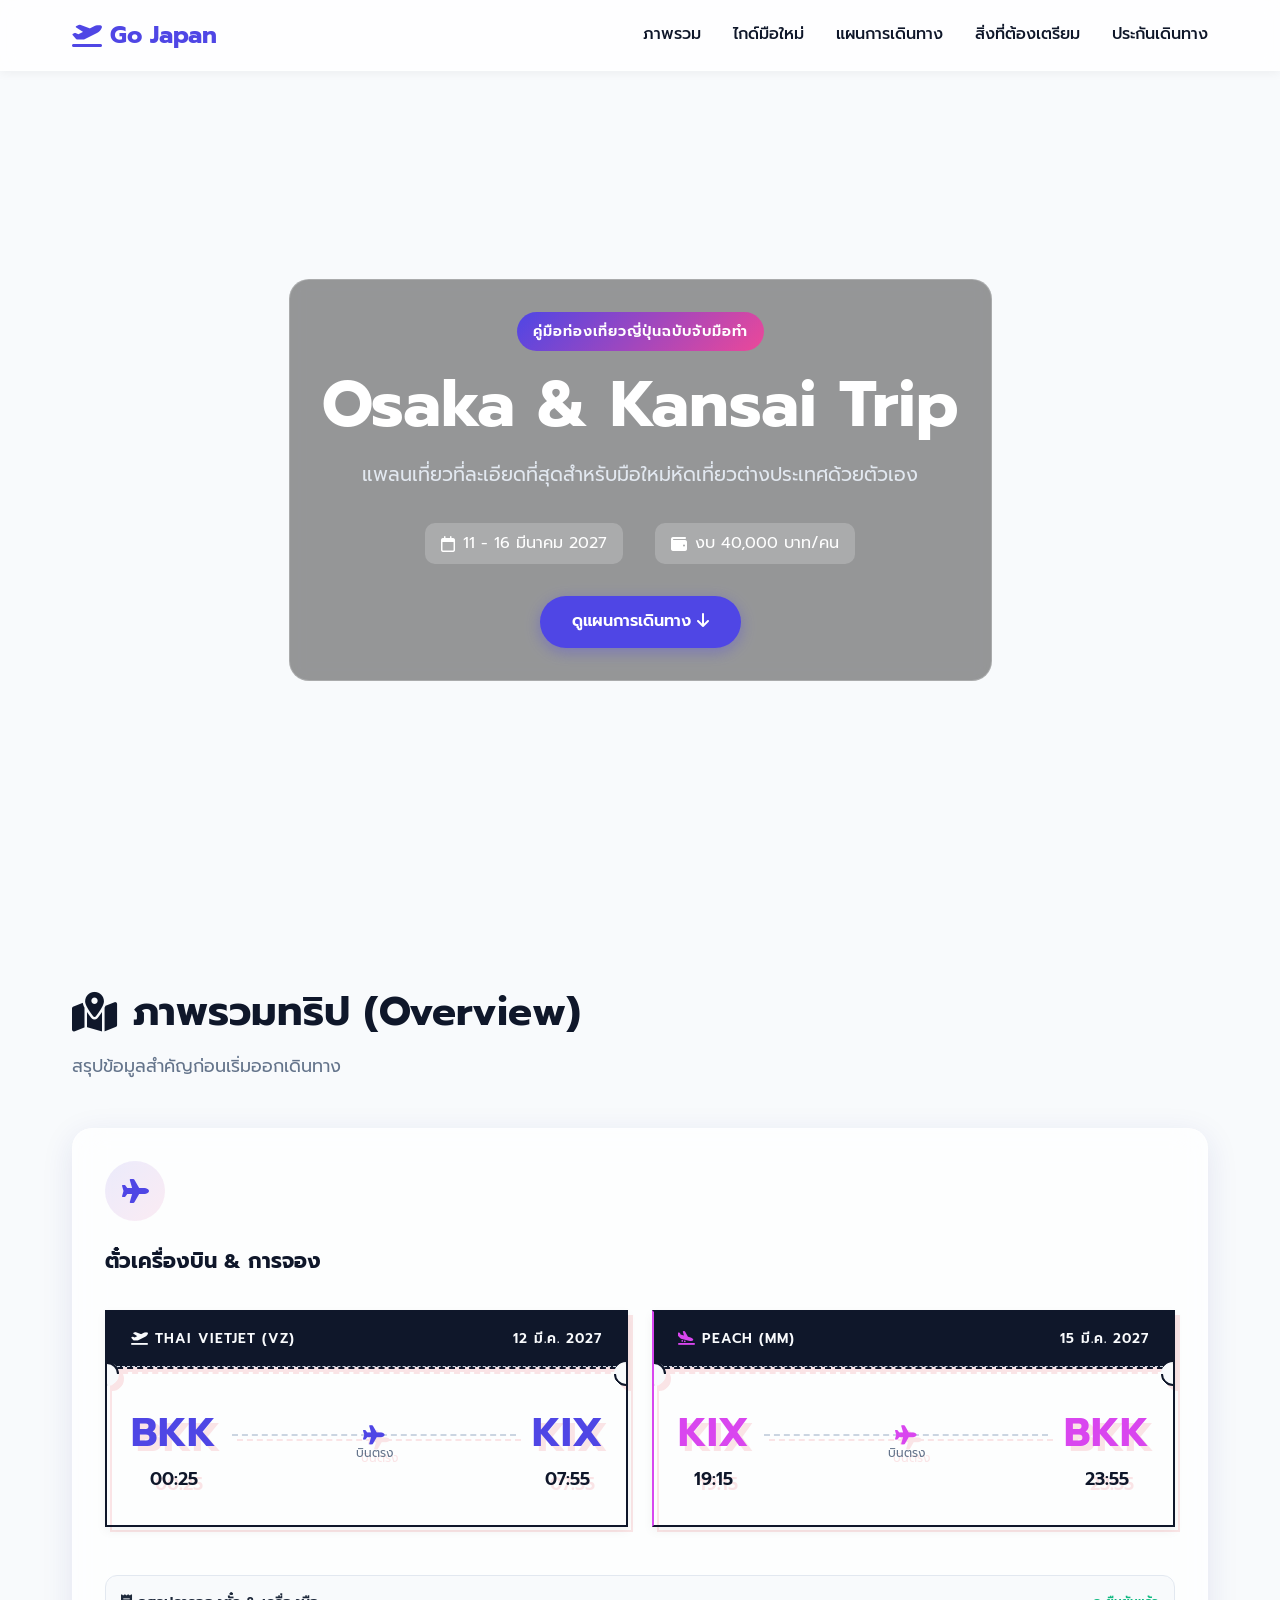
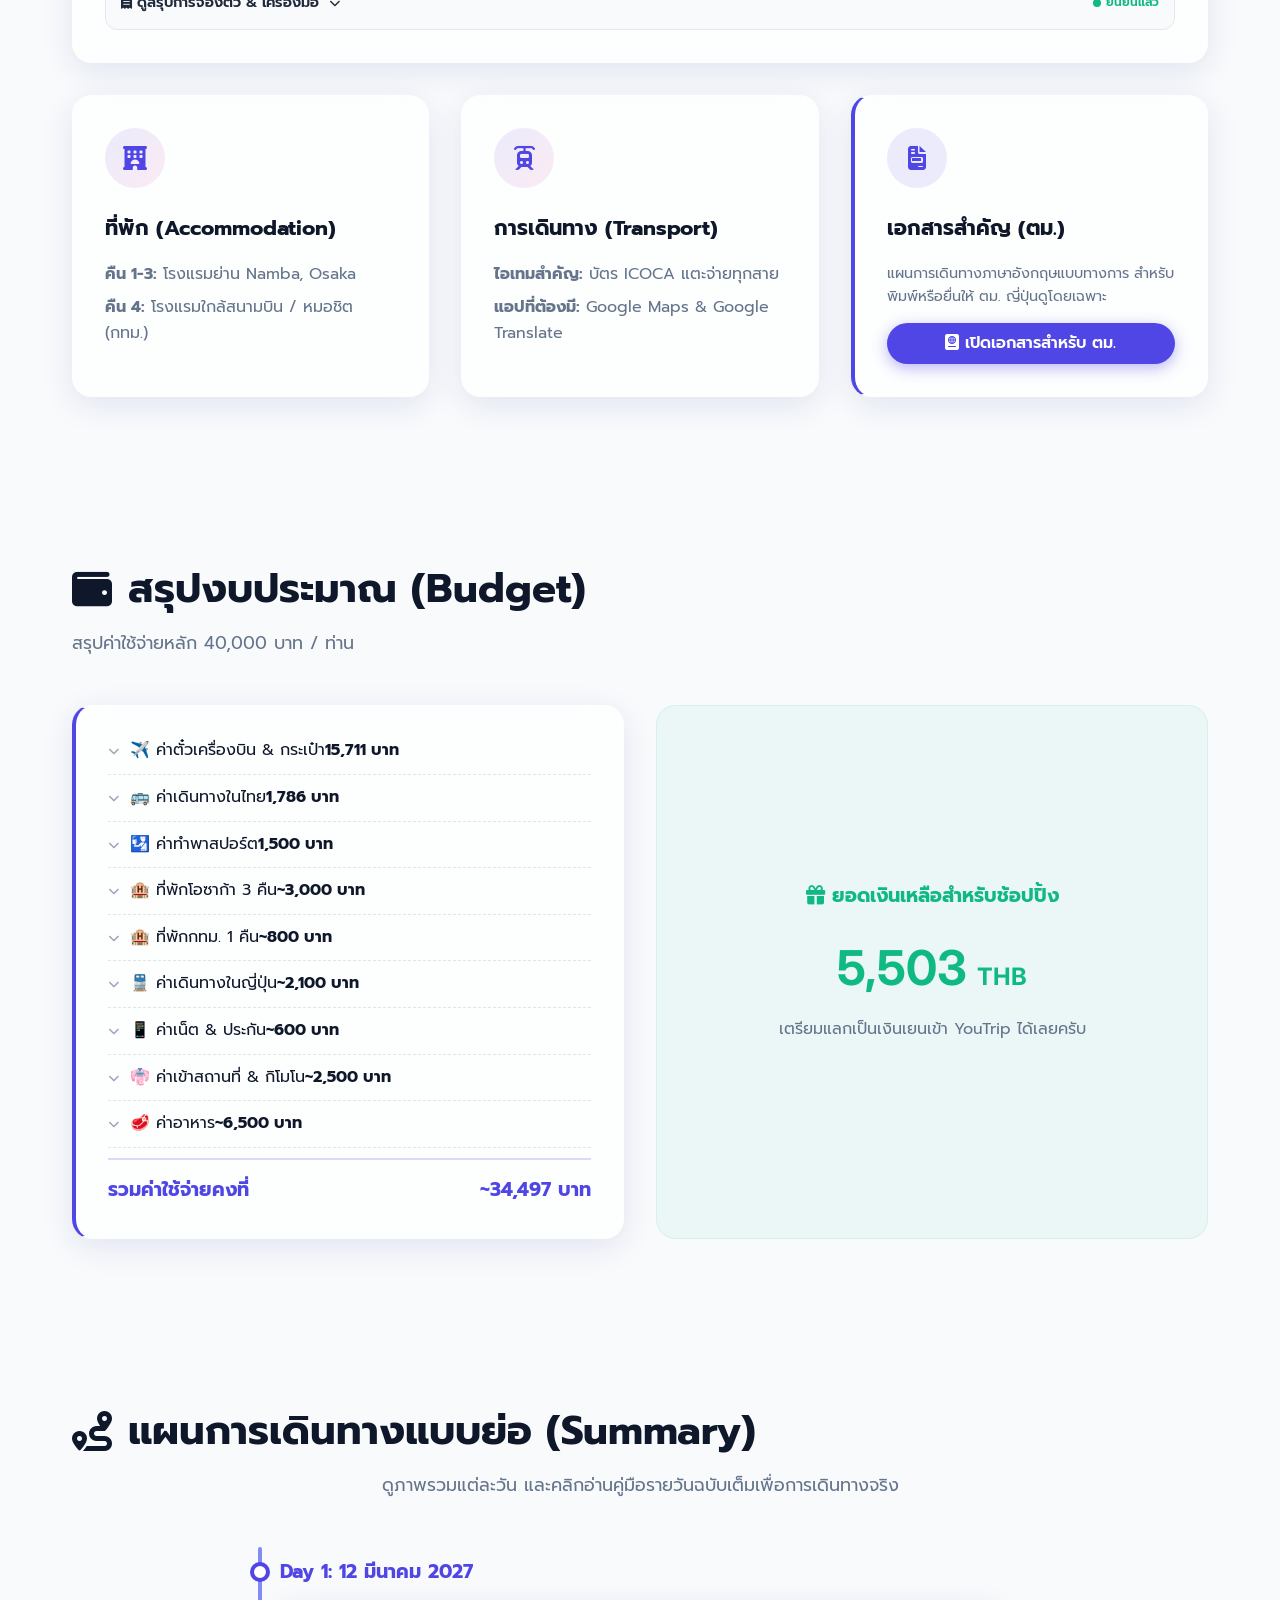
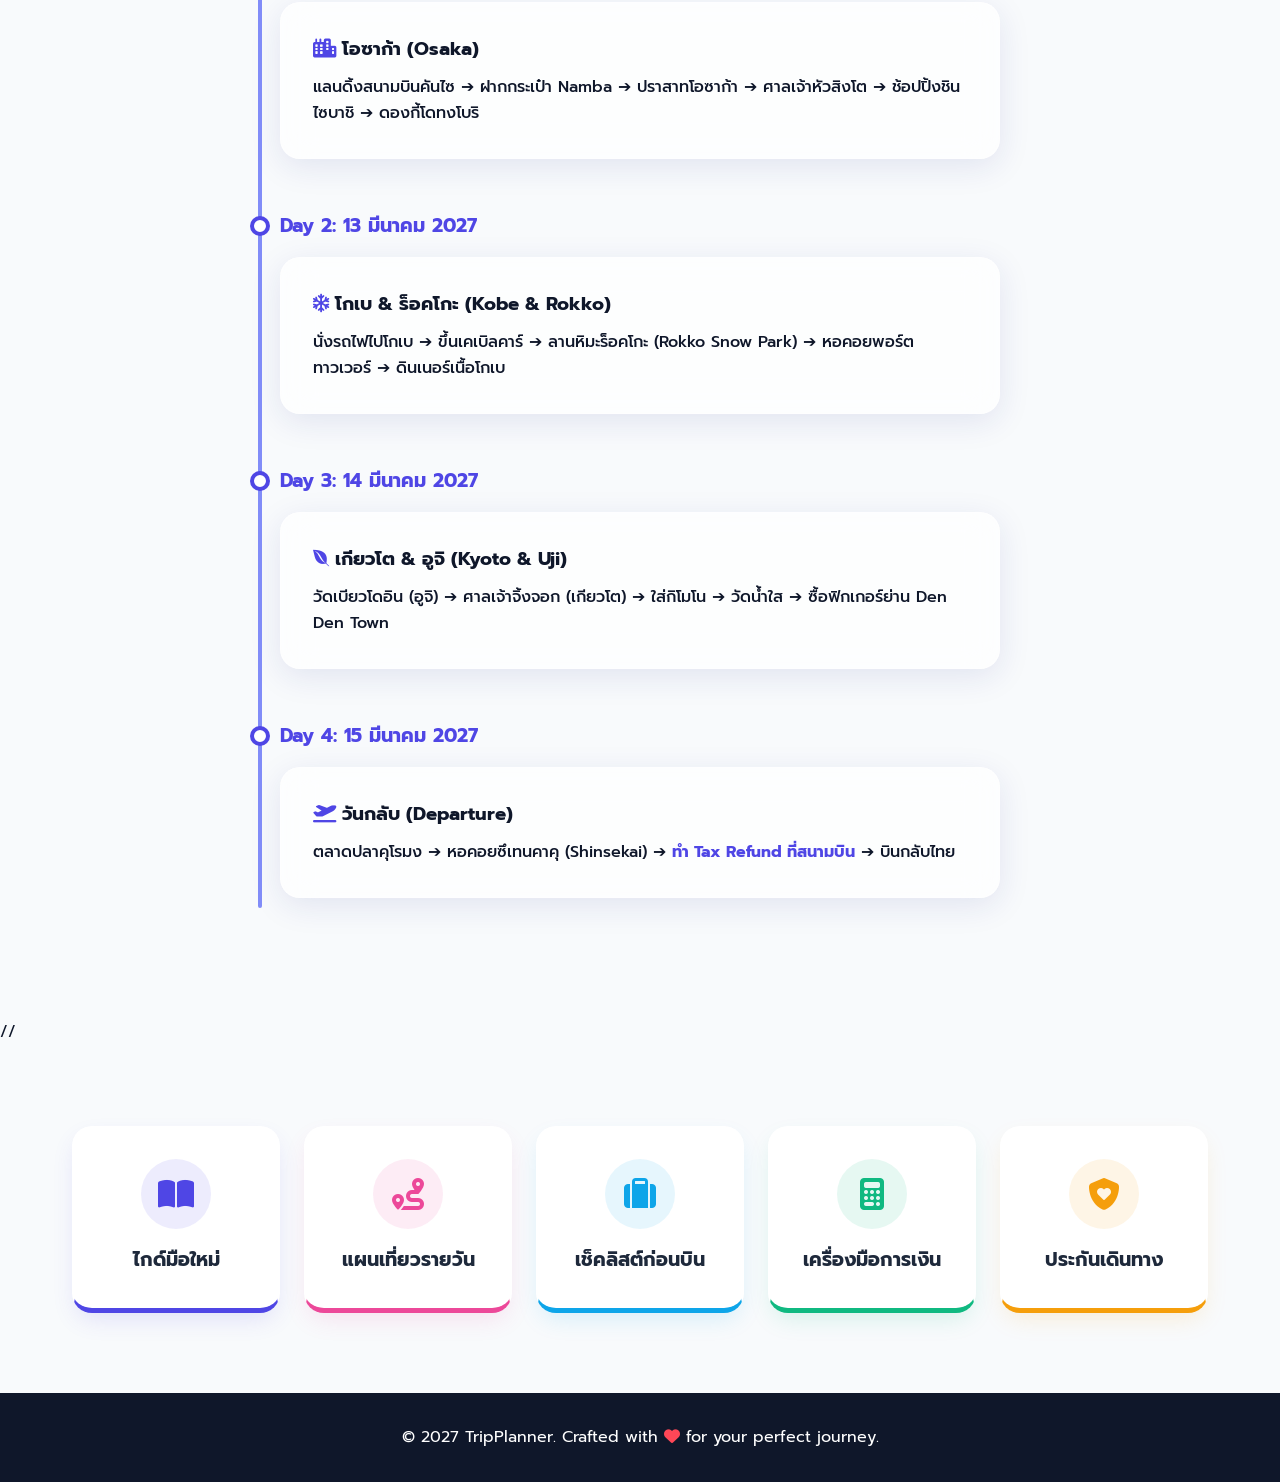
==== commit eeccd2e4: "Add files via upload" ====
--- a/index.html
+++ b/index.html
@@ -1,383 +1,445 @@
-<!DOCTYPE html>
-<html lang="th">
-<head>
-    <meta charset="UTF-8">
-    <meta name="viewport" content="width=device-width, initial-scale=1.0">
-    <title>Osaka Trip 2027 | แพลนเที่ยวโอซาก้าสำหรับมือใหม่</title>
-    <link rel="manifest" href="manifest.json">
-    <meta name="theme-color" content="#4F46E5">
-    <link rel="apple-touch-icon" href="icons/icon-192.png">
-    <meta name="apple-mobile-web-app-capable" content="yes">
-    <meta name="apple-mobile-web-app-status-bar-style" content="black-translucent">
-    <link rel="preconnect" href="https://fonts.googleapis.com">
-    <link rel="preconnect" href="https://fonts.gstatic.com" crossorigin>
-    <link href="https://fonts.googleapis.com/css2?family=Inter:wght@300;400;500;600;700&family=Prompt:wght@300;400;500;600;700&display=swap" rel="stylesheet">
-    <link rel="stylesheet" href="css/style.css">
-    <link rel="stylesheet" href="https://cdnjs.cloudflare.com/ajax/libs/font-awesome/6.4.0/css/all.min.css">
-    <style>
-        .tip-box {
-            background-color: #fffbeb;
-            border-left: 4px solid #f59e0b;
-            padding: 1rem;
-            margin-top: 1rem;
-            border-radius: 0 8px 8px 0;
-            font-size: 0.95rem;
-        }
-        .tip-box h5 {
-            color: #d97706;
-            margin-bottom: 0.25rem;
-            font-size: 1rem;
-        }
-    </style>
-</head>
-<body>
-    <nav class="navbar">
-        <div class="nav-container">
-            <a href="#" class="logo">
-                <i class="fa-solid fa-plane-departure"></i> Go Japan
-            </a>
-            <ul class="nav-links">
-                <li><a href="#overview">ภาพรวม</a></li>
-                <li><a href="#guide">ไกด์มือใหม่</a></li>
-                <li><a href="#itinerary">แผนการเดินทาง</a></li>
-                <li><a href="#prep">สิ่งที่ต้องเตรียม</a></li>
-                <li><a href="#budget">งบประมาณ</a></li>
-            </ul>
-        </div>
-    </nav>
-
-    <header class="hero">
-        <div class="hero-bg"></div>
-        <div class="hero-content">
-            <span class="badge">คู่มือท่องเที่ยวญี่ปุ่นฉบับจับมือทำ</span>
-            <h1 class="hero-title">Osaka & Kansai Trip</h1>
-            <p class="hero-subtitle">แพลนเที่ยวที่ละเอียดที่สุดสำหรับมือใหม่หัดเที่ยวต่างประเทศด้วยตัวเอง</p>
-            <div class="hero-meta">
-                <div class="meta-item">
-                    <i class="fa-regular fa-calendar"></i> 11 - 16 มีนาคม 2027
-                </div>
-                <div class="meta-item">
-                    <i class="fa-solid fa-wallet"></i> งบ 40,000 บาท/คน
-                </div>
-            </div>
-            <a href="#itinerary" class="btn btn-primary">ดูแผนการเดินทาง <i class="fa-solid fa-arrow-down"></i></a>
-        </div>
-    </header>
-
-    <main>
-        <!-- Section: Overview -->
-        <section id="overview" class="section">
-            <div class="container">
-                <div class="section-header">
-                    <h2><i class="fa-solid fa-map-location-dot"></i> ภาพรวมทริป (Overview)</h2>
-                    <p>สรุปข้อมูลสำคัญก่อนเริ่มออกเดินทาง</p>
-                </div>
-                <div class="grid overview-grid">
-                    <div class="card glass-card">
-                        <div class="card-icon"><i class="fa-solid fa-plane"></i></div>
-                        <h3>ตั๋วเครื่องบินของคุณ</h3>
-                        
-                        <!-- Flight 1: Outbound -->
-                        <div class="flight-ticket">
-                            <div class="flight-header">
-                                <span><i class="fa-solid fa-plane-departure"></i> Thai Vietjet (VZ)</span>
-                                <span>12 มี.ค. 2027</span>
-                            </div>
-                            <div class="flight-body">
-                                <div class="flight-airport">
-                                    <h2>BKK</h2>
-                                    <p>00:25</p>
-                                </div>
-                                <div class="flight-route">
-                                    <div class="flight-line"><i class="fa-solid fa-plane"></i></div>
-                                    <p style="font-size: 0.75rem; color: #64748b; margin-top: 5px;">บินตรง</p>
-                                </div>
-                                <div class="flight-airport">
-                                    <h2>KIX</h2>
-                                    <p>07:55</p>
-                                </div>
-                            </div>
-                        </div>
-
-                        <!-- Flight 2: Inbound -->
-                        <div class="flight-ticket" style="border-left-color: #d946ef;">
-                            <div class="flight-header">
-                                <span><i class="fa-solid fa-plane-arrival" style="color: #d946ef;"></i> Peach (MM)</span>
-                                <span>15 มี.ค. 2027</span>
-                            </div>
-                            <div class="flight-body">
-                                <div class="flight-airport">
-                                    <h2 style="color: #d946ef;">KIX</h2>
-                                    <p>19:15</p>
-                                </div>
-                                <div class="flight-route">
-                                    <div class="flight-line"><i class="fa-solid fa-plane" style="color: #d946ef;"></i></div>
-                                    <p style="font-size: 0.75rem; color: #64748b; margin-top: 5px;">บินตรง</p>
-                                </div>
-                                <div class="flight-airport">
-                                    <h2 style="color: #d946ef;">BKK</h2>
-                                    <p>23:55</p>
-                                </div>
-                            </div>
-                        </div>
-
-                        <!-- Flight Booking Breakdown -->
-                        <details class="price-tracker" style="margin-top: 1.5rem; background: #f8fafc; border: 1px solid #e2e8f0; border-radius: 12px; position: relative; overflow: hidden; cursor: pointer;">
-                            <summary style="padding: 15px; display: flex; justify-content: space-between; align-items: center; list-style: none; outline: none;">
-                                <span style="font-size: 0.9rem; color: #1e293b; font-weight: 600;"><i class="fa-solid fa-receipt"></i> ดูสรุปการจองตั๋ว & เครื่องมือ <i class="fa-solid fa-chevron-down" style="font-size: 0.7rem; margin-left: 5px;"></i></span>
-                                <span class="pulse-dot" style="display: flex; align-items: center; gap: 5px; font-size: 0.75rem; color: #10b981; font-weight: 600;">
-                                    <span style="width: 8px; height: 8px; background: #10b981; border-radius: 50%; display: inline-block;"></span>
-                                    ยืนยันแล้ว
-                                </span>
-                            </summary>
-                            
-                            <div style="padding: 0 15px 15px 15px; border-top: 1px dashed #cbd5e1; cursor: default;">
-                                <ul style="list-style: none; padding: 0; margin: 15px 0 0 0; font-size: 0.85rem; color: #475569;">
-                                <li style="display: flex; justify-content: space-between; margin-bottom: 8px;">
-                                    <span>ค่าโดยสารผู้ใหญ่ x2</span>
-                                    <span>26,659.88 ฿</span>
-                                </li>
-                                <li style="display: flex; justify-content: space-between; margin-bottom: 8px; color: #10b981;">
-                                    <span>ส่วนลด Gother x2</span>
-                                    <span>-1,068.00 ฿</span>
-                                </li>
-                                <li style="display: flex; justify-content: space-between; margin-bottom: 8px;">
-                                    <span>สัมภาระ (15kg และ 20kg อย่างละ 2)</span>
-                                    <span>5,310.00 ฿</span>
-                                </li>
-                                <li style="display: flex; justify-content: space-between; margin-bottom: 8px; border-bottom: 1px dashed #cbd5e1; padding-bottom: 12px;">
-                                    <span>เลือกที่นั่ง x2</span>
-                                    <span>480.00 ฿</span>
-                                </li>
-                                <li style="display: flex; justify-content: space-between; margin-top: 12px; font-weight: 700; font-size: 1.1rem; color: var(--dark);">
-                                    <span>ราคารวมทั้งหมด</span>
-                                    <span>31,421.88 ฿</span>
-                                </li>
-                                <li style="display: flex; justify-content: space-between; margin-top: 5px; font-weight: 600; font-size: 0.95rem; color: #4f46e5; background: rgba(79, 70, 229, 0.1); padding: 5px 10px; border-radius: 6px; margin-left: -10px; margin-right: -10px;">
-                                    <span>ตกคนละ (เฉลี่ย)</span>
-                                    <span>15,710.94 ฿</span>
-                                </li>
-                            </ul>
-                            
-                            <a href="https://www.gother.com/th-th/flights/search/roundtrip/BKK-KIX/2027-03-12/KIX-BKK/2027-03-15?adults=2&cabin=Y&session=00b836ea09835cd85ec8afebf4124b56cdace53e535911fba3b4914f18acdf78&utm_source=google_flight&utm_medium=meta_search&utmid=53&hash=[base64]&fallBackLink=[base64]&summary=true&departure=Tm28683469&return=Mnabc87fb9" target="_blank" class="btn btn-primary" style="width: 100%; text-align: center; font-size: 0.95rem; display: flex; justify-content: center; align-items: center; gap: 10px; background: #0f172a; border: none; box-shadow: 0 4px 15px rgba(15, 23, 42, 0.2); margin-top: 15px;">
-                                <i class="fa-solid fa-plane-circle-check"></i> ดูรายละเอียดการจองบน Gother
-                            </a>
-                            <a href="flight_tracker.html" class="btn btn-primary" style="width: 100%; text-align: center; font-size: 0.95rem; display: flex; justify-content: center; align-items: center; gap: 10px; background: #3b82f6; border: none; box-shadow: 0 4px 15px rgba(59, 130, 246, 0.3); margin-top: 10px;">
-                                <i class="fa-solid fa-chart-line"></i> สมุดจดและดูกราฟราคาตั๋ว (Google Flights)
-                            </a>
-
-                            <div style="margin-top: 15px; padding: 12px; background: rgba(245, 158, 11, 0.1); border-left: 4px solid #f59e0b; border-radius: 4px 8px 8px 4px; font-size: 0.85rem; color: #b45309; line-height: 1.5;">
-                                <strong style="display: block; margin-bottom: 4px;"><i class="fa-solid fa-triangle-exclamation"></i> คำแนะนำก่อนจอง Gother:</strong>
-                                Gother เป็นแพลตฟอร์มคนไทยที่เชื่อถือได้และมักมีโปรโมชั่นดี แต่หลังจากจองและได้อีเมลยืนยันแล้ว แนะนำให้นำ <strong>หมายเลขการจอง (PNR 6 หลัก)</strong> ไปเช็คในหน้าเว็บของสายการบิน (VietJet/Peach) โดยตรงอีกครั้ง เพื่อความชัวร์ 100% ว่าตั๋วเข้าระบบสายการบินเรียบร้อยแล้วครับ
-                            </div>
-                            </div>
-                        </details>
-                        <style>
-                            @keyframes pulse {
-                                0% { box-shadow: 0 0 0 0 rgba(16, 185, 129, 0.7); }
-                                70% { box-shadow: 0 0 0 10px rgba(16, 185, 129, 0); }
-                                100% { box-shadow: 0 0 0 0 rgba(16, 185, 129, 0); }
-                            }
-                        </style>
-                    </div>
-                    <div class="card glass-card">
-                        <div class="card-icon"><i class="fa-solid fa-hotel"></i></div>
-                        <h3>ที่พัก (Accommodation)</h3>
-                        <p><strong>คืน 1-3:</strong> โรงแรมย่าน Namba, Osaka</p>
-                        <p><strong>คืน 4:</strong> โรงแรมใกล้สนามบิน / หมอชิต (กทม.)</p>
-                    </div>
-                    <div class="card glass-card">
-                        <div class="card-icon"><i class="fa-solid fa-train-tram"></i></div>
-                        <h3>การเดินทาง (Transport)</h3>
-                        <p><strong>ไอเทมสำคัญ:</strong> บัตร ICOCA แตะจ่ายทุกสาย</p>
-                        <p><strong>แอปที่ต้องมี:</strong> Google Maps & Google Translate</p>
-                    </div>
-                    <div class="card glass-card" style="border-left: 4px solid var(--primary);">
-                        <div class="card-icon" style="background: rgba(79, 70, 229, 0.1);"><i class="fa-solid fa-file-invoice"></i></div>
-                        <h3>เอกสารสำคัญ (ตม.)</h3>
-                        <p style="font-size: 0.9rem; margin-bottom: 15px;">แผนการเดินทางภาษาอังกฤษแบบทางการ สำหรับพิมพ์หรือยื่นให้ ตม. ญี่ปุ่นดูโดยเฉพาะ</p>
-                        <a href="immigration_en.html" class="btn btn-primary" style="width: 100%; text-align: center; padding: 0.5rem;"><i class="fa-solid fa-passport"></i> เปิดเอกสารสำหรับ ตม.</a>
-                    </div>
-                </div>
-            </div>
-        </section>
-
-        <!-- Section: Newbie Guide -->
-        <section id="guide" class="section section-alt">
-            <div class="container">
-                <div class="section-header">
-                    <h2><i class="fa-solid fa-book-open"></i> คู่มือเอาตัวรอดสำหรับมือใหม่</h2>
-                </div>
-                <div class="grid" style="grid-template-columns: repeat(auto-fit, minmax(300px, 1fr)); gap: 2rem;">
-                    <div class="glass-card">
-                        <h3 style="color: var(--primary);"><i class="fa-solid fa-train"></i> การใช้รถไฟญี่ปุ่น</h3>
-                        <ul style="margin-top: 1rem; list-style: disc; margin-left: 1.5rem; color: #475569;">
-                            <li><strong>สังเกตสีและชื่อสาย:</strong> เช่น สายสีแดง Midosuji Line ให้มองหาป้ายวงกลมสีแดง ตัว M</li>
-                            <li><strong>ดูป้ายปลายทาง (For...):</strong> รถไฟจะบอกทิศทางด้วยสถานีสุดสาย เช่น For Shin-Osaka ให้เปิด Google Maps ดูว่าเราต้องไปทางทิศไหน</li>
-                            <li><strong>ประเภทรถไฟ:</strong> Local (จอดทุกป้าย ช้าสุด), Express (จอดเฉพาะป้ายใหญ่), Limited Express (เร็วสุด แต่อาจต้องเสียเงินเพิ่ม อย่าขึ้นมั่วถ้าไม่แน่ใจ!)</li>
-                        </ul>
-                    </div>
-                    <div class="glass-card">
-                        <h3 style="color: var(--secondary);"><i class="fa-solid fa-id-card"></i> บัตร ICOCA (อิโคกะ)</h3>
-                        <ul style="margin-top: 1rem; list-style: disc; margin-left: 1.5rem; color: #475569;">
-                            <li><strong>คืออะไร:</strong> บัตรเติมเงินแบบ Rabbit ใช้แตะขึ้นรถไฟ รถบัส ซื้อของร้านสะดวกซื้อ และตู้กดน้ำได้หมด</li>
-                            <li><strong>วิธีซื้อ:</strong> กดที่ตู้ตั๋วอัตโนมัติสีฟ้า/ชมพูที่สถานี เลือก English > Purchase ICOCA ใส่เงิน 2,000 เยน (มัดจำ 500 ใช้ได้ 1,500)</li>
-                            <li><strong>วิธีใช้:</strong> นำบัตรไปแตะที่จุดเซนเซอร์สีฟ้าตรงทางเข้าประตูสถานีรถไฟได้เลย</li>
-                        </ul>
-                    </div>
-                    <div class="glass-card">
-                        <h3 style="color: #ec4899;"><i class="fa-solid fa-ticket-simple"></i> บัตร Osaka Metro Pass</h3>
-                        <ul style="margin-top: 1rem; list-style: disc; margin-left: 1.5rem; color: #475569;">
-                            <li><strong>คืออะไร:</strong> บัตรเหมานั่งรถไฟใต้ดิน (Osaka Metro) และรถบัสในเมืองโอซาก้าได้แบบไม่จำกัดรอบ (มีแบบ 1 วัน และ 2 วัน)</li>
-                            <li><strong>ความคุ้มค่า:</strong> หากใน 1 วันต้องขึ้นลงใต้ดินเกิน 3-4 ครั้ง บัตรนี้จะคุ้มกว่าการใช้ ICOCA แตะจ่ายรายเที่ยวมาก (เหมาะกับ Day 1 และ Day 4)</li>
-                            <li><strong>วิธีซื้อ:</strong> สามารถจองออนไลน์ล่วงหน้าเพื่อรับราคาพิเศษ หรือไปแลกรับที่สนามบิน/สถานีรถไฟ</li>
-                        </ul>
-                        <a href="https://www.klook.com/th/activity/11515-osaka-metro-pass/" target="_blank" class="btn btn-primary" style="margin-top: 1rem; padding: 0.5rem 1rem; font-size: 0.9rem; width: 100%; background: #ff5a5f; border-color: #ff5a5f;"><i class="fa-solid fa-bag-shopping"></i> เช็คราคา / จองผ่าน Klook</a>
-                    </div>
-                    <div class="glass-card">
-                        <h3 style="color: #0ea5e9;"><i class="fa-solid fa-wifi"></i> ซิมเน็ต (eSIM) แบบเน็ตไม่อั้น</h3>
-                        <ul style="margin-top: 1rem; list-style: disc; margin-left: 1.5rem; color: #475569;">
-                            <li><strong>คำแนะนำ:</strong> หากเป็นคนชอบเล่นโซเชียล อัปสตอรี่ตลอดเวลา หรือต้องคอล/ดูวิดีโอ แนะนำให้ซื้อแบบ <strong>Unlimited Data (เน็ตไม่อั้น)</strong> ไปเลยครับ จะได้เที่ยวแบบสบายใจ ไม่ต้องกังวลว่าเน็ตจะตัดหรือช้าลง</li>
-                            <li><strong>แพลตฟอร์มที่แนะนำ:</strong> <br>1. <strong>แอป Klook หรือ KKday</strong> - ตอนค้นหาให้เลือกแพ็กเกจที่เขียนว่า "ข้อมูลไม่จำกัด (Unlimited)" ราคาจะอยู่ที่ประมาณ ~500-600 บาท สำหรับ 5 วัน (แนะนำให้เลือกเครือข่าย Softbank หรือ Docomo)<br>2. <strong>แอป Vacay / Gohub</strong> - เป็นเว็บ/แอปขายซิมโดยเฉพาะ มีแพ็กเกจเน็ตไม่อั้นให้เลือกเช่นกัน</li>
-                            <li><strong>วิธีใช้:</strong> ซื้อล่วงหน้า สแกน QR Code ติดตั้งลงเครื่องตั้งแต่ที่ไทย (ตอนสแกนต้องมีเน็ต/WiFi) พอเครื่องลงจอดปุ๊บ เปิด Data Roaming เน็ตจะติดพร้อมใช้ทันทีครับ</li>
-                        </ul>
-                    </div>
-                </div>
-            </div>
-        </section>
-
-        <!-- Section: Itinerary -->
-        <section id="itinerary" class="section">
-            <div class="container">
-                <div class="section-header text-center">
-                    <h2><i class="fa-solid fa-route"></i> แผนการเดินทางแบบย่อ (Summary)</h2>
-                    <p>ดูภาพรวมแต่ละวัน และคลิกอ่านคู่มือรายวันฉบับเต็มเพื่อการเดินทางจริง</p>
-                </div>
-                
-                <div style="overflow-x: auto; margin-bottom: 2rem;">
-                    <table style="width: 100%; border-collapse: collapse; background: #fff; box-shadow: 0 4px 10px rgba(0,0,0,0.05); border-radius: 12px; overflow: hidden;">
-                        <thead>
-                            <tr style="background: var(--primary); color: #fff;">
-                                <th style="padding: 15px; text-align: left;">วันที่</th>
-                                <th style="padding: 15px; text-align: left;">เมือง</th>
-                                <th style="padding: 15px; text-align: left;">ไฮไลท์การเดินทาง</th>
-                            </tr>
-                        </thead>
-                        <tbody>
-                            <tr style="border-bottom: 1px solid #e2e8f0; background: #f8fafc;">
-                                <td style="padding: 15px; font-weight: 600;">Day 0 (11 มี.ค.)</td>
-                                <td style="padding: 15px;"><span class="day-tag" style="background: rgba(245, 158, 11, 0.1); color: #f59e0b; padding: 4px 8px; border-radius: 4px; font-size: 0.8rem; font-weight: 500;">Thailand</span></td>
-                                <td style="padding: 15px; color: var(--gray);">แพร่ - กรุงเทพฯ (รถทัวร์) - สุวรรณภูมิ</td>
-                            </tr>
-                            <tr style="border-bottom: 1px solid #e2e8f0;">
-                                <td style="padding: 15px; font-weight: 600;">Day 1 (12 มี.ค.)</td>
-                                <td style="padding: 15px;"><span class="day-tag" style="background: rgba(59, 130, 246, 0.1); color: #3b82f6; padding: 4px 8px; border-radius: 4px; font-size: 0.8rem; font-weight: 500;">Osaka</span></td>
-                                <td style="padding: 15px; color: var(--gray);">แลนดิ้งคันไซ - ปราสาทโอซาก้า - โดทงโบริ</td>
-                            </tr>
-                            <tr style="border-bottom: 1px solid #e2e8f0; background: #f8fafc;">
-                                <td style="padding: 15px; font-weight: 600;">Day 2 (13 มี.ค.)</td>
-                                <td style="padding: 15px;"><span class="day-tag" style="background: rgba(79, 70, 229, 0.1); color: var(--primary); padding: 4px 8px; border-radius: 4px; font-size: 0.8rem; font-weight: 500;">Kobe</span></td>
-                                <td style="padding: 15px; color: var(--gray);">ลานหิมะ Rokko - หอคอยโกเบ - ดินเนอร์เนื้อโกเบ</td>
-                            </tr>
-                            <tr style="border-bottom: 1px solid #e2e8f0;">
-                                <td style="padding: 15px; font-weight: 600;">Day 3 (14 มี.ค.)</td>
-                                <td style="padding: 15px;"><span class="day-tag" style="background: rgba(16, 185, 129, 0.1); color: #10b981; padding: 4px 8px; border-radius: 4px; font-size: 0.8rem; font-weight: 500;">Kyoto</span></td>
-                                <td style="padding: 15px; color: var(--gray);">วัดเบียวโดอิน - เสาแดงฟุชิมิอินาริ - วัดน้ำใส</td>
-                            </tr>
-                            <tr style="border-bottom: 1px solid #e2e8f0; background: #f8fafc;">
-                                <td style="padding: 15px; font-weight: 600;">Day 4 (15 มี.ค.)</td>
-                                <td style="padding: 15px;"><span class="day-tag" style="background: rgba(59, 130, 246, 0.1); color: #3b82f6; padding: 4px 8px; border-radius: 4px; font-size: 0.8rem; font-weight: 500;">Osaka</span></td>
-                                <td style="padding: 15px; color: var(--gray);">ตลาดคุโรมง - หอคอยซึเทนคาคุ - บินกลับไทย</td>
-                            </tr>
-                            <tr style="border-bottom: 1px solid #e2e8f0;">
-                                <td style="padding: 15px; font-weight: 600;">Day 5 (16 มี.ค.)</td>
-                                <td style="padding: 15px;"><span class="day-tag" style="background: rgba(245, 158, 11, 0.1); color: #f59e0b; padding: 4px 8px; border-radius: 4px; font-size: 0.8rem; font-weight: 500;">Thailand</span></td>
-                                <td style="padding: 15px; color: var(--gray);">สุวรรณภูมิ - กรุงเทพฯ - เดินทางกลับแพร่</td>
-                            </tr>
-                        </tbody>
-                    </table>
-                </div>
-
-                <div class="text-center" style="margin-top: 2rem;">
-                    <a href="daily_guide.html" class="btn btn-primary" style="font-size: 1.2rem; padding: 1rem 2rem; box-shadow: 0 4px 15px rgba(79, 70, 229, 0.4); border-radius: 50px;">
-                        <i class="fa-solid fa-book-open"></i> อ่านคู่มือรายวันแบบละเอียด (มีแผนสำรอง)
-                    </a>
-                </div>
-            </div>
-        </section>
-
-        <!-- Section: Budget -->
-        <section id="budget" class="section">
-            <div class="container">
-                <div class="section-header text-center">
-                    <h2><i class="fa-solid fa-wallet"></i> สรุปงบประมาณ (Budget)</h2>
-                    <p>งบประมาณ 40,000 บาท / ท่าน</p>
-                </div>
-                <div class="grid" style="grid-template-columns: 1fr; max-width: 600px; margin: 0 auto;">
-                    <div class="glass-card" style="border-left: 5px solid var(--primary);">
-                        <ul class="activity-list" style="font-size: 1.1rem;">
-                            <li style="justify-content: space-between; border-bottom: 1px dashed #ccc; padding-bottom: 10px;">
-                                <span>✈️ ค่าตั๋วเครื่องบิน & กระเป๋า</span>
-                                <strong>15,711 บาท</strong>
-                            </li>
-                            <li style="justify-content: space-between; border-bottom: 1px dashed #ccc; padding-bottom: 10px;">
-                                <span>🚌 ค่าเดินทางในไทย (ไป-กลับ กทม. & สนามบิน)</span>
-                                <strong>1,786 บาท</strong>
-                            </li>
-                            <li style="justify-content: space-between; border-bottom: 1px dashed #ccc; padding-bottom: 10px;">
-                                <span>🛂 ค่าทำพาสปอร์ต</span>
-                                <strong>1,500 บาท</strong>
-                            </li>
-                            <li style="justify-content: space-between; border-bottom: 1px dashed #ccc; padding-bottom: 10px;">
-                                <span>🏨 ที่พักโอซาก้า 3 คืน (ราคาต่อคน/หาร 2 แล้ว)</span>
-                                <strong>~3,000 บาท</strong>
-                            </li>
-                            <li style="justify-content: space-between; border-bottom: 1px dashed #ccc; padding-bottom: 10px;">
-                                <span>🏨 ที่พักกรุงเทพฯ 1 คืน (หลังกลับถึงไทย/หาร 2 แล้ว)</span>
-                                <strong>~800 บาท</strong>
-                            </li>
-                            <li style="justify-content: space-between; border-bottom: 1px dashed #ccc; padding-bottom: 10px;">
-                                <span>🚆 ค่าเดินทางในญี่ปุ่น (ICOCA)</span>
-                                <strong>~2,100 บาท</strong>
-                            </li>
-                            <li style="justify-content: space-between; border-bottom: 1px dashed #ccc; padding-bottom: 10px;">
-                                <span>📱 ค่าอินเทอร์เน็ต (eSIM ญี่ปุ่นแบบ Unlimited)</span>
-                                <strong>~600 บาท</strong>
-                            </li>
-                            <li style="justify-content: space-between; border-bottom: 1px dashed #ccc; padding-bottom: 10px;">
-                                <span>👘 ค่าเข้าสถานที่ & กิโมโน</span>
-                                <strong>~2,500 บาท</strong>
-                            </li>
-                            <li style="justify-content: space-between; border-bottom: 1px dashed #ccc; padding-bottom: 10px;">
-                                <span>🥩 ค่าอาหาร (รวมเนื้อโกเบ)</span>
-                                <strong>~6,500 บาท</strong>
-                            </li>
-                            <li style="justify-content: space-between; padding-top: 10px; color: var(--primary); font-size: 1.3rem;">
-                                <strong>รวมค่าใช้จ่ายคงที่</strong>
-                                <strong>~34,497 บาท</strong>
-                            </li>
-                        </ul>
-                        <div style="background: rgba(16, 185, 129, 0.1); padding: 1.5rem; border-radius: 10px; margin-top: 1.5rem; text-align: center;">
-                            <h3 style="color: #10b981; margin-bottom: 0.5rem;"><i class="fa-solid fa-gift"></i> ยอดเงินเหลือสำหรับช้อปปิ้ง</h3>
-                            <p style="font-size: 1.5rem; font-weight: 700; color: #059669;">5,503 บาท</p>
-                            <p style="font-size: 0.9rem; color: #64748b; margin-bottom: 15px;">เตรียมแลกเป็นเงินเยนเข้า Travel Card (เช่น YouTrip) เก็บไว้ล่วงหน้าได้เลยครับ</p>
-                            <a href="exchange_tracker.html" class="btn btn-primary" style="width: 100%; background: #10b981; border: none; padding: 12px; font-size: 1rem; box-shadow: 0 4px 15px rgba(16, 185, 129, 0.3); display: flex; justify-content: center; align-items: center; gap: 8px;">
-                                <i class="fa-solid fa-chart-line"></i> ระบบเช็คเรทแลกเงิน & คำนวณยอด YouTrip
-                            </a>
-                        </div>
-                    </div>
-                </div>
-            </div>
-        </section>
-
-    </main>
-
-    <footer>
-        <div class="container">
-            <p>&copy; 2027 TripPlanner. Crafted with <i class="fa-solid fa-heart" style="color: #ff4757;"></i> for your perfect journey.</p>
-        </div>
-    </footer>
-
-    <script src="js/script.js"></script>
-</body>
-</html>
+<!DOCTYPE html>
+<html lang="th">
+<head>
+    <meta charset="UTF-8">
+    <meta name="viewport" content="width=device-width, initial-scale=1.0">
+    <title>Osaka Trip 2027 | แพลนเที่ยวโอซาก้าสำหรับมือใหม่</title>
+    <link rel="manifest" href="manifest.json">
+    <meta name="theme-color" content="#4F46E5">
+    <link rel="apple-touch-icon" href="icons/icon-192.png">
+    <meta name="apple-mobile-web-app-capable" content="yes">
+    <meta name="apple-mobile-web-app-status-bar-style" content="black-translucent">
+    <link rel="preconnect" href="https://fonts.googleapis.com">
+    <link rel="preconnect" href="https://fonts.gstatic.com" crossorigin>
+    <link href="https://fonts.googleapis.com/css2?family=Inter:wght@300;400;500;600;700&family=Prompt:wght@300;400;500;600;700&display=swap" rel="stylesheet">
+    <link rel="stylesheet" href="css/style.css">
+    <link rel="stylesheet" href="https://cdnjs.cloudflare.com/ajax/libs/font-awesome/6.4.0/css/all.min.css">
+
+<style>
+details > summary::-webkit-details-marker {
+  display: none;
+}
+details[open] summary i {
+    transform: rotate(180deg);
+}
+summary i {
+    transition: transform 0.2s ease-in-out;
+}
+</style>
+</head>
+<body>
+    <nav class="navbar">
+        <div class="nav-container">
+            <a href="index.html" class="logo">
+                <i class="fa-solid fa-plane-departure"></i> Go Japan
+            </a>
+            <ul class="nav-links">
+                <li><a href="index.html">ภาพรวม</a></li>
+                <li><a href="newbie_guide.html">ไกด์มือใหม่</a></li>
+                <li><a href="daily_guide.html">แผนการเดินทาง</a></li>
+                <li><a href="prep_list.html">สิ่งที่ต้องเตรียม</a></li>
+                <li><a href="insurance_guide.html">ประกันเดินทาง</a></li>
+            </ul>
+        </div>
+    </nav>
+
+    <header class="hero">
+        <div class="hero-bg"></div>
+        <div class="hero-content">
+            <span class="badge">คู่มือท่องเที่ยวญี่ปุ่นฉบับจับมือทำ</span>
+            <h1 class="hero-title">Osaka & Kansai Trip</h1>
+            <p class="hero-subtitle">แพลนเที่ยวที่ละเอียดที่สุดสำหรับมือใหม่หัดเที่ยวต่างประเทศด้วยตัวเอง</p>
+            <div class="hero-meta">
+                <div class="meta-item">
+                    <i class="fa-regular fa-calendar"></i> 11 - 16 มีนาคม 2027
+                </div>
+                <div class="meta-item">
+                    <i class="fa-solid fa-wallet"></i> งบ 40,000 บาท/คน
+                </div>
+            </div>
+            <a href="daily_guide.html" class="btn btn-primary">ดูแผนการเดินทาง <i class="fa-solid fa-arrow-down"></i></a>
+        </div>
+    </header>
+
+    <main>
+        <!-- Section: Overview -->
+        <section id="overview" class="section">
+            <div class="container">
+                <div class="section-header">
+                    <h2><i class="fa-solid fa-map-location-dot"></i> ภาพรวมทริป (Overview)</h2>
+                    <p>สรุปข้อมูลสำคัญก่อนเริ่มออกเดินทาง</p>
+                </div>
+                <div class="grid overview-grid">
+                    <div class="card glass-card" style="grid-column: 1 / -1;">
+                        <div class="card-icon"><i class="fa-solid fa-plane"></i></div>
+                        <h3>ตั๋วเครื่องบิน & การจอง</h3>
+                        <div style="display: grid; grid-template-columns: repeat(auto-fit, minmax(300px, 1fr)); gap: 1.5rem;">
+                            <div>
+                        
+                        <!-- Flight 1: Outbound -->
+                        <div class="flight-ticket">
+                            <div class="flight-header">
+                                <span><i class="fa-solid fa-plane-departure"></i> Thai Vietjet (VZ)</span>
+                                <span>12 มี.ค. 2027</span>
+                            </div>
+                            <div class="flight-body">
+                                <div class="flight-airport">
+                                    <h2>BKK</h2>
+                                    <p>00:25</p>
+                                </div>
+                                <div class="flight-route">
+                                    <div class="flight-line"><i class="fa-solid fa-plane"></i></div>
+                                    <p style="font-size: 0.75rem; color: #64748b; margin-top: 5px;">บินตรง</p>
+                                </div>
+                                <div class="flight-airport">
+                                    <h2>KIX</h2>
+                                    <p>07:55</p>
+                                </div>
+                            </div>
+                        </div>
+
+                        </div><div>
+                        <!-- Flight 2: Inbound -->
+                        <div class="flight-ticket" style="border-left-color: #d946ef;">
+                            <div class="flight-header">
+                                <span><i class="fa-solid fa-plane-arrival" style="color: #d946ef;"></i> Peach (MM)</span>
+                                <span>15 มี.ค. 2027</span>
+                            </div>
+                            <div class="flight-body">
+                                <div class="flight-airport">
+                                    <h2 style="color: #d946ef;">KIX</h2>
+                                    <p>19:15</p>
+                                </div>
+                                <div class="flight-route">
+                                    <div class="flight-line"><i class="fa-solid fa-plane" style="color: #d946ef;"></i></div>
+                                    <p style="font-size: 0.75rem; color: #64748b; margin-top: 5px;">บินตรง</p>
+                                </div>
+                                <div class="flight-airport">
+                                    <h2 style="color: #d946ef;">BKK</h2>
+                                    <p>23:55</p>
+                                </div>
+                            </div>
+                        </div>
+
+                        </div>
+                        </div>
+                        <!-- Flight Booking Breakdown -->
+                        <details class="price-tracker" style="margin-top: 1.5rem; background: #f8fafc; border: 1px solid #e2e8f0; border-radius: 12px; position: relative; overflow: hidden; cursor: pointer;">
+                            <summary style="padding: 15px; display: flex; justify-content: space-between; align-items: center; list-style: none; outline: none;">
+                                <span style="font-size: 0.9rem; color: #1e293b; font-weight: 600;"><i class="fa-solid fa-receipt"></i> ดูสรุปการจองตั๋ว & เครื่องมือ <i class="fa-solid fa-chevron-down" style="font-size: 0.7rem; margin-left: 5px;"></i></span>
+                                <span class="pulse-dot" style="display: flex; align-items: center; gap: 5px; font-size: 0.75rem; color: #10b981; font-weight: 600;">
+                                    <span style="width: 8px; height: 8px; background: #10b981; border-radius: 50%; display: inline-block;"></span>
+                                    ยืนยันแล้ว
+                                </span>
+                            </summary>
+                            
+                            <div style="padding: 0 15px 15px 15px; border-top: 1px dashed #cbd5e1; cursor: default;">
+                                <ul style="list-style: none; padding: 0; margin: 15px 0 0 0; font-size: 0.85rem; color: #475569;">
+                                <li style="display: flex; justify-content: space-between; margin-bottom: 8px;">
+                                    <span>ค่าโดยสารผู้ใหญ่ x2</span>
+                                    <span>26,659.88 ฿</span>
+                                </li>
+                                <li style="display: flex; justify-content: space-between; margin-bottom: 8px; color: #10b981;">
+                                    <span>ส่วนลด Gother x2</span>
+                                    <span>-1,068.00 ฿</span>
+                                </li>
+                                <li style="display: flex; justify-content: space-between; margin-bottom: 8px;">
+                                    <span>สัมภาระ (15kg และ 20kg อย่างละ 2)</span>
+                                    <span>5,310.00 ฿</span>
+                                </li>
+                                <li style="display: flex; justify-content: space-between; margin-bottom: 8px; border-bottom: 1px dashed #cbd5e1; padding-bottom: 12px;">
+                                    <span>เลือกที่นั่ง x2</span>
+                                    <span>480.00 ฿</span>
+                                </li>
+                                <li style="display: flex; justify-content: space-between; margin-top: 12px; font-weight: 700; font-size: 1.1rem; color: var(--dark);">
+                                    <span>ราคารวมทั้งหมด</span>
+                                    <span>31,421.88 ฿</span>
+                                </li>
+                                <li style="display: flex; justify-content: space-between; margin-top: 5px; font-weight: 600; font-size: 0.95rem; color: #4f46e5; background: rgba(79, 70, 229, 0.1); padding: 5px 10px; border-radius: 6px; margin-left: -10px; margin-right: -10px;">
+                                    <span>ตกคนละ (เฉลี่ย)</span>
+                                    <span>15,710.94 ฿</span>
+                                </li>
+                            </ul>
+                            
+                            <a href="https://www.gother.com" target="_blank" class="btn btn-primary" style="width: 100%; text-align: center; font-size: 0.95rem; display: flex; justify-content: center; align-items: center; gap: 10px; background: #0f172a; border: none; margin-top: 15px;">
+                                <i class="fa-solid fa-plane-circle-check"></i> ดูรายละเอียดการจองบน Gother
+                            </a>
+                            <div style="margin-top: 15px; padding: 12px; background: rgba(245, 158, 11, 0.1); border-left: 4px solid #f59e0b; border-radius: 4px 8px 8px 4px; font-size: 0.85rem; color: #b45309; line-height: 1.5;">
+                                <strong style="display: block; margin-bottom: 4px;"><i class="fa-solid fa-triangle-exclamation"></i> คำแนะนำก่อนจอง Gother:</strong>
+                                Gother เป็นแพลตฟอร์มคนไทยที่เชื่อถือได้และมักมีโปรโมชั่นดี แต่หลังจากจองและได้อีเมลยืนยันแล้ว แนะนำให้นำ <strong>หมายเลขการจอง (PNR 6 หลัก)</strong> ไปเช็คในหน้าเว็บของสายการบิน (VietJet/Peach) โดยตรงอีกครั้ง เพื่อความชัวร์ 100% ว่าตั๋วเข้าระบบสายการบินเรียบร้อยแล้วครับ
+                            </div>
+                            <a href="flight_tracker.html" class="btn btn-primary" style="width: 100%; text-align: center; font-size: 0.95rem; display: flex; justify-content: center; align-items: center; gap: 10px; background: #3b82f6; border: none; margin-top: 10px;">
+                                <i class="fa-solid fa-chart-line"></i> สมุดจดและดูกราฟราคาตั๋ว
+                            </a>
+                            </div>
+                        </details>
+                    </div>
+                    <div class="card glass-card">
+                        <div class="card-icon"><i class="fa-solid fa-hotel"></i></div>
+                        <h3>ที่พัก (Accommodation)</h3>
+                        <p><strong>คืน 1-3:</strong> โรงแรมย่าน Namba, Osaka</p>
+                        <p><strong>คืน 4:</strong> โรงแรมใกล้สนามบิน / หมอชิต (กทม.)</p>
+                    </div>
+                    <div class="card glass-card">
+                        <div class="card-icon"><i class="fa-solid fa-train-tram"></i></div>
+                        <h3>การเดินทาง (Transport)</h3>
+                        <p><strong>ไอเทมสำคัญ:</strong> บัตร ICOCA แตะจ่ายทุกสาย</p>
+                        <p><strong>แอปที่ต้องมี:</strong> Google Maps & Google Translate</p>
+                    </div>
+                    <div class="card glass-card" style="border-left: 4px solid var(--primary);">
+                        <div class="card-icon" style="background: rgba(79, 70, 229, 0.1);"><i class="fa-solid fa-file-invoice"></i></div>
+                        <h3>เอกสารสำคัญ (ตม.)</h3>
+                        <p style="font-size: 0.9rem; margin-bottom: 15px;">แผนการเดินทางภาษาอังกฤษแบบทางการ สำหรับพิมพ์หรือยื่นให้ ตม. ญี่ปุ่นดูโดยเฉพาะ</p>
+                        <a href="immigration_en.html" class="btn btn-primary" style="width: 100%; text-align: center; padding: 0.5rem;"><i class="fa-solid fa-passport"></i> เปิดเอกสารสำหรับ ตม.</a>
+                    </div>
+                </div>
+            </div>
+        </section>
+
+        <!-- Section: Budget (Added Today) -->
+        <section id="budget" class="section section-alt" style="background-color: transparent;">
+            <div class="container">
+                <div class="section-header">
+                    <h2><i class="fa-solid fa-wallet"></i> สรุปงบประมาณ (Budget)</h2>
+                    <p>สรุปค่าใช้จ่ายหลัก 40,000 บาท / ท่าน</p>
+                </div>
+                <div class="grid" style="grid-template-columns: repeat(auto-fit, minmax(300px, 1fr)); gap: 2rem;">
+                    <div class="glass-card" style="border-left: 4px solid #4f46e5;">
+                        <ul class="activity-list" style="list-style: none; padding: 0;">
+                            <!-- Item 1 -->
+                            <li style="border-bottom: 1px dashed rgba(0,0,0,0.1); padding-bottom: 10px; margin-bottom: 10px;">
+                                <details style="cursor: pointer;">
+                                    <summary style="display:flex; justify-content:space-between; list-style: none; outline: none; transition: color 0.2s;" onmouseover="this.style.color='var(--primary)'" onmouseout="this.style.color=''">
+                                        <span><i class="fa-solid fa-chevron-down" style="font-size: 0.7rem; color: #94a3b8; margin-right: 5px;"></i> ✈️ ค่าตั๋วเครื่องบิน & กระเป๋า</span><strong>15,711 บาท</strong>
+                                    </summary>
+                                    <ul style="list-style: none; padding-left: 1.5rem; margin-top: 10px; font-size: 0.85rem; color: #64748b;">
+                                        <li style="display:flex; justify-content:space-between; margin-bottom: 5px;"><span>ค่าโดยสารไป-กลับ</span><span>13,330 บาท</span></li>
+                                        <li style="display:flex; justify-content:space-between; margin-bottom: 5px;"><span>น้ำหนักกระเป๋า (ขาไป 15kg, กลับ 20kg)</span><span>2,655 บาท</span></li>
+                                        <li style="display:flex; justify-content:space-between; margin-bottom: 5px;"><span>ค่าเลือกที่นั่ง (ขากลับ)</span><span>240 บาท</span></li>
+                                        <li style="display:flex; justify-content:space-between; margin-bottom: 5px;"><span>ส่วนลด Gother</span><span style="color: #10b981;">-514 บาท</span></li>
+                                    </ul>
+                                </details>
+                            </li>
+
+                            <!-- Item 2 -->
+                            <li style="border-bottom: 1px dashed rgba(0,0,0,0.1); padding-bottom: 10px; margin-bottom: 10px;">
+                                <details style="cursor: pointer;">
+                                    <summary style="display:flex; justify-content:space-between; list-style: none; outline: none; transition: color 0.2s;" onmouseover="this.style.color='var(--primary)'" onmouseout="this.style.color=''">
+                                        <span><i class="fa-solid fa-chevron-down" style="font-size: 0.7rem; color: #94a3b8; margin-right: 5px;"></i> 🚌 ค่าเดินทางในไทย</span><strong>1,786 บาท</strong>
+                                    </summary>
+                                    <ul style="list-style: none; padding-left: 1.5rem; margin-top: 10px; font-size: 0.85rem; color: #64748b;">
+                                        <li style="display:flex; justify-content:space-between; margin-bottom: 5px;"><span>รถทัวร์ แพร่ - กรุงเทพฯ (ไป-กลับ)</span><span>~1,300 บาท</span></li>
+                                        <li style="display:flex; justify-content:space-between; margin-bottom: 5px;"><span>รถไฟฟ้า/แท็กซี่ ไป-กลับสนามบิน</span><span>~486 บาท</span></li>
+                                    </ul>
+                                </details>
+                            </li>
+
+                            <!-- Item 3 -->
+                            <li style="border-bottom: 1px dashed rgba(0,0,0,0.1); padding-bottom: 10px; margin-bottom: 10px;">
+                                <details style="cursor: pointer;">
+                                    <summary style="display:flex; justify-content:space-between; list-style: none; outline: none; transition: color 0.2s;" onmouseover="this.style.color='var(--primary)'" onmouseout="this.style.color=''">
+                                        <span><i class="fa-solid fa-chevron-down" style="font-size: 0.7rem; color: #94a3b8; margin-right: 5px;"></i> 🛂 ค่าทำพาสปอร์ต</span><strong>1,500 บาท</strong>
+                                    </summary>
+                                    <ul style="list-style: none; padding-left: 1.5rem; margin-top: 10px; font-size: 0.85rem; color: #64748b;">
+                                        <li style="display:flex; justify-content:space-between; margin-bottom: 5px;"><span>ค่าทำพาสปอร์ตอายุ 10 ปี (เล่มใหม่)</span><span>1,500 บาท</span></li>
+                                    </ul>
+                                </details>
+                            </li>
+
+                            <!-- Item 4 -->
+                            <li style="border-bottom: 1px dashed rgba(0,0,0,0.1); padding-bottom: 10px; margin-bottom: 10px;">
+                                <details style="cursor: pointer;">
+                                    <summary style="display:flex; justify-content:space-between; list-style: none; outline: none; transition: color 0.2s;" onmouseover="this.style.color='var(--primary)'" onmouseout="this.style.color=''">
+                                        <span><i class="fa-solid fa-chevron-down" style="font-size: 0.7rem; color: #94a3b8; margin-right: 5px;"></i> 🏨 ที่พักโอซาก้า 3 คืน</span><strong>~3,000 บาท</strong>
+                                    </summary>
+                                    <ul style="list-style: none; padding-left: 1.5rem; margin-top: 10px; font-size: 0.85rem; color: #64748b;">
+                                        <li style="display:flex; justify-content:space-between; margin-bottom: 5px;"><span>โรงแรมย่าน Namba/Dotonbori</span><span>คืนละ ~1,000 บ./คน</span></li>
+                                        <li style="display:flex; justify-content:space-between; margin-bottom: 5px; color: #f59e0b; font-size: 0.75rem;"><i class="fa-solid fa-circle-info"></i> จองผ่าน Agoda ล่วงหน้า 2-3 เดือนจะได้ราคาดี</li>
+                                    </ul>
+                                </details>
+                            </li>
+
+                            <!-- Item 5 -->
+                            <li style="border-bottom: 1px dashed rgba(0,0,0,0.1); padding-bottom: 10px; margin-bottom: 10px;">
+                                <details style="cursor: pointer;">
+                                    <summary style="display:flex; justify-content:space-between; list-style: none; outline: none; transition: color 0.2s;" onmouseover="this.style.color='var(--primary)'" onmouseout="this.style.color=''">
+                                        <span><i class="fa-solid fa-chevron-down" style="font-size: 0.7rem; color: #94a3b8; margin-right: 5px;"></i> 🏨 ที่พักกทม. 1 คืน</span><strong>~800 บาท</strong>
+                                    </summary>
+                                    <ul style="list-style: none; padding-left: 1.5rem; margin-top: 10px; font-size: 0.85rem; color: #64748b;">
+                                        <li style="display:flex; justify-content:space-between; margin-bottom: 5px;"><span>ที่พักใกล้สนามบินสุวรรณภูมิ (ขากลับ)</span><span>~800 บ./คน</span></li>
+                                    </ul>
+                                </details>
+                            </li>
+
+                            <!-- Item 6 -->
+                            <li style="border-bottom: 1px dashed rgba(0,0,0,0.1); padding-bottom: 10px; margin-bottom: 10px;">
+                                <details style="cursor: pointer;">
+                                    <summary style="display:flex; justify-content:space-between; list-style: none; outline: none; transition: color 0.2s;" onmouseover="this.style.color='var(--primary)'" onmouseout="this.style.color=''">
+                                        <span><i class="fa-solid fa-chevron-down" style="font-size: 0.7rem; color: #94a3b8; margin-right: 5px;"></i> 🚆 ค่าเดินทางในญี่ปุ่น</span><strong>~2,100 บาท</strong>
+                                    </summary>
+                                    <ul style="list-style: none; padding-left: 1.5rem; margin-top: 10px; font-size: 0.85rem; color: #64748b;">
+                                        <li style="display:flex; justify-content:space-between; margin-bottom: 5px;"><span>ค่ามัดจำ + เติมเงินบัตร ICOCA</span><span>~1,500 บาท</span></li>
+                                        <li style="display:flex; justify-content:space-between; margin-bottom: 5px;"><span>ตั๋วรถไฟเข้าเมือง Nankai Airport</span><span>~250 บาท</span></li>
+                                        <li style="display:flex; justify-content:space-between; margin-bottom: 5px;"><span>ตั๋วเคเบิลคาร์ Rokko (ไป-กลับ)</span><span>~350 บาท</span></li>
+                                    </ul>
+                                </details>
+                            </li>
+
+                            <!-- Item 7 -->
+                            <li style="border-bottom: 1px dashed rgba(0,0,0,0.1); padding-bottom: 10px; margin-bottom: 10px;">
+                                <details style="cursor: pointer;">
+                                    <summary style="display:flex; justify-content:space-between; list-style: none; outline: none; transition: color 0.2s;" onmouseover="this.style.color='var(--primary)'" onmouseout="this.style.color=''">
+                                        <span><i class="fa-solid fa-chevron-down" style="font-size: 0.7rem; color: #94a3b8; margin-right: 5px;"></i> 📱 ค่าเน็ต & ประกัน</span><strong>~600 บาท</strong>
+                                    </summary>
+                                    <ul style="list-style: none; padding-left: 1.5rem; margin-top: 10px; font-size: 0.85rem; color: #64748b;">
+                                        <li style="display:flex; justify-content:space-between; margin-bottom: 5px;"><span>แพ็กเกจ eSIM 5 วัน (เน็ตไม่อั้น)</span><span>~399 บาท</span></li>
+                                        <li style="display:flex; justify-content:space-between; margin-bottom: 5px;"><span>ประกันเดินทาง Sompo (กันไฟลต์ดีเลย์)</span><span>~200 บาท</span></li>
+                                    </ul>
+                                </details>
+                            </li>
+
+                            <!-- Item 8 -->
+                            <li style="border-bottom: 1px dashed rgba(0,0,0,0.1); padding-bottom: 10px; margin-bottom: 10px;">
+                                <details style="cursor: pointer;">
+                                    <summary style="display:flex; justify-content:space-between; list-style: none; outline: none; transition: color 0.2s;" onmouseover="this.style.color='var(--primary)'" onmouseout="this.style.color=''">
+                                        <span><i class="fa-solid fa-chevron-down" style="font-size: 0.7rem; color: #94a3b8; margin-right: 5px;"></i> 👘 ค่าเข้าสถานที่ & กิโมโน</span><strong>~2,500 บาท</strong>
+                                    </summary>
+                                    <ul style="list-style: none; padding-left: 1.5rem; margin-top: 10px; font-size: 0.85rem; color: #64748b;">
+                                        <li style="display:flex; justify-content:space-between; margin-bottom: 5px;"><span>ค่าเข้า + เช่ากระดานเลื่อนลานหิมะ</span><span>~600 บาท</span></li>
+                                        <li style="display:flex; justify-content:space-between; margin-bottom: 5px;"><span>ค่าเช่าชุดกิโมโนพร้อมทำผม (เกียวโต)</span><span>~1,500 บาท</span></li>
+                                        <li style="display:flex; justify-content:space-between; margin-bottom: 5px;"><span>ค่าเข้าปราสาทโอซาก้า / วัดน้ำใส</span><span>~400 บาท</span></li>
+                                    </ul>
+                                </details>
+                            </li>
+
+                            <!-- Item 9 -->
+                            <li style="border-bottom: 1px dashed rgba(0,0,0,0.1); padding-bottom: 10px; margin-bottom: 10px;">
+                                <details style="cursor: pointer;">
+                                    <summary style="display:flex; justify-content:space-between; list-style: none; outline: none; transition: color 0.2s;" onmouseover="this.style.color='var(--primary)'" onmouseout="this.style.color=''">
+                                        <span><i class="fa-solid fa-chevron-down" style="font-size: 0.7rem; color: #94a3b8; margin-right: 5px;"></i> 🥩 ค่าอาหาร</span><strong>~6,500 บาท</strong>
+                                    </summary>
+                                    <ul style="list-style: none; padding-left: 1.5rem; margin-top: 10px; font-size: 0.85rem; color: #64748b;">
+                                        <li style="display:flex; justify-content:space-between; margin-bottom: 5px;"><span>ค่ากินจิปาถะ & สตรีทฟู้ด (เฉลี่ยวันละ 1,200)</span><span>~4,800 บาท</span></li>
+                                        <li style="display:flex; justify-content:space-between; margin-bottom: 5px;"><span>เผื่อมื้อพิเศษ (เช่น เนื้อโกเบ)</span><span>~1,700 บาท</span></li>
+                                    </ul>
+                                </details>
+                            </li>
+
+                            <li style="padding-top: 15px; margin-top: 10px; color: #4f46e5; font-size: 1.2rem; font-weight: 700; display:flex; justify-content:space-between; border-top: 2px solid rgba(79, 70, 229, 0.2);">
+                                <span>รวมค่าใช้จ่ายคงที่</span><strong>~34,497 บาท</strong>
+                            </li>
+                        </ul>
+                    </div>
+                    
+                    <div style="background: rgba(16, 185, 129, 0.05); padding: 2rem; border-radius: 20px; display: flex; flex-direction: column; justify-content: center; align-items: center; text-align: center; border: 1px solid rgba(16, 185, 129, 0.1);">
+                        <h3 style="color: #10b981; margin-bottom: 0.5rem; font-size: 1.2rem;"><i class="fa-solid fa-gift"></i> ยอดเงินเหลือสำหรับช้อปปิ้ง</h3>
+                        <p style="font-size: 3rem; font-weight: 700; color: #10b981; margin: 10px 0; font-family: 'Inter', sans-serif;">5,503 <span style="font-size: 1.5rem">THB</span></p>
+                        <p style="font-size: 1rem; color: #64748b; margin-bottom: 20px;">เตรียมแลกเป็นเงินเยนเข้า YouTrip ได้เลยครับ</p>
+                    </div>
+                </div>
+            </div>
+        </section>
+
+        <!-- Section: Itinerary -->
+        <section id="itinerary" class="section">
+            <div class="container">
+                <div class="section-header text-center">
+                    <h2><i class="fa-solid fa-route"></i> แผนการเดินทางแบบย่อ (Summary)</h2>
+                    <p>ดูภาพรวมแต่ละวัน และคลิกอ่านคู่มือรายวันฉบับเต็มเพื่อการเดินทางจริง</p>
+                </div>
+                
+                                <div class="timeline" style="margin-bottom: 2rem;">
+                    <!-- Day 1 -->
+                    <div class="timeline-item">
+                        <div class="timeline-dot"></div>
+                        <div class="timeline-date">Day 1: 12 มีนาคม 2027</div>
+                        <a href="daily_guide.html#day1" class="glass-card" style="display: block; text-decoration: none;">
+                            <h3 style="color: var(--dark); margin-bottom: 10px;"><i class="fa-solid fa-city" style="color: var(--primary);"></i> โอซาก้า (Osaka)</h3>
+                            <p style="color: var(--text-muted); font-weight: 500;">แลนดิ้งสนามบินคันไซ ➔ ฝากกระเป๋า Namba ➔ ปราสาทโอซาก้า ➔ ศาลเจ้าหัวสิงโต ➔ ช้อปปิ้งชินไซบาชิ ➔ ดองกี้โดทงโบริ</p>
+                        </a>
+                    </div>
+                    
+                    <!-- Day 2 -->
+                    <div class="timeline-item">
+                        <div class="timeline-dot"></div>
+                        <div class="timeline-date">Day 2: 13 มีนาคม 2027</div>
+                        <a href="daily_guide.html#day2" class="glass-card" style="display: block; text-decoration: none;">
+                            <h3 style="color: var(--dark); margin-bottom: 10px;"><i class="fa-regular fa-snowflake" style="color: var(--primary);"></i> โกเบ & ร็อคโกะ (Kobe & Rokko)</h3>
+                            <p style="color: var(--text-muted); font-weight: 500;">นั่งรถไฟไปโกเบ ➔ ขึ้นเคเบิลคาร์ ➔ ลานหิมะร็อคโกะ (Rokko Snow Park) ➔ หอคอยพอร์ตทาวเวอร์ ➔ ดินเนอร์เนื้อโกเบ</p>
+                        </a>
+                    </div>
+                    
+                    <!-- Day 3 -->
+                    <div class="timeline-item">
+                        <div class="timeline-dot"></div>
+                        <div class="timeline-date">Day 3: 14 มีนาคม 2027</div>
+                        <a href="daily_guide.html#day3" class="glass-card" style="display: block; text-decoration: none;">
+                            <h3 style="color: var(--dark); margin-bottom: 10px;"><i class="fa-brands fa-envira" style="color: var(--primary);"></i> เกียวโต & อูจิ (Kyoto & Uji)</h3>
+                            <p style="color: var(--text-muted); font-weight: 500;">วัดเบียวโดอิน (อูจิ) ➔ ศาลเจ้าจิ้งจอก (เกียวโต) ➔ ใส่กิโมโน ➔ วัดน้ำใส ➔ ซื้อฟิกเกอร์ย่าน Den Den Town</p>
+                        </a>
+                    </div>
+                    
+                    <!-- Day 4 -->
+                    <div class="timeline-item">
+                        <div class="timeline-dot"></div>
+                        <div class="timeline-date">Day 4: 15 มีนาคม 2027</div>
+                        <a href="daily_guide.html#day4" class="glass-card" style="display: block; text-decoration: none;">
+                            <h3 style="color: var(--dark); margin-bottom: 10px;"><i class="fa-solid fa-plane-departure" style="color: var(--primary);"></i> วันกลับ (Departure)</h3>
+                            <p style="color: var(--text-muted); font-weight: 500;">ตลาดปลาคุโรมง ➔ หอคอยซึเทนคาคุ (Shinsekai) ➔ <strong style="color: var(--primary);">ทำ Tax Refund ที่สนามบิน</strong> ➔ บินกลับไทย</p>
+                        </a>
+                    </div>
+                </div>
+            </div>
+        </section>
+        
+        /<!-- Dashboard Navigation Grid \(Added Today\) -->/
+        <section class="section">
+            <div class="container">
+                <div class="grid" style="grid-template-columns: repeat(auto-fit, minmax(200px, 1fr)); gap: 1.5rem;">
+                    <a href="newbie_guide.html" class="glass-card text-center" style="text-decoration: none; display: flex; flex-direction: column; align-items: center; justify-content: center; padding: 2rem 1rem; border-radius: 20px; background: white; border-bottom: 5px solid #4f46e5; box-shadow: 0 10px 25px -5px rgba(79, 70, 229, 0.15); transition: transform 0.2s;">
+                        <div style="background: rgba(79, 70, 229, 0.1); width: 70px; height: 70px; border-radius: 50%; display: flex; align-items: center; justify-content: center; margin-bottom: 1rem;">
+                            <i class="fa-solid fa-book-open" style="font-size: 2rem; color: #4f46e5;"></i>
+                        </div>
+                        <h3 style="color: #1e293b; margin: 0; font-size: 1.2rem;">ไกด์มือใหม่</h3>
+                    </a>
+                    
+                    <a href="daily_guide.html" class="glass-card text-center" style="text-decoration: none; display: flex; flex-direction: column; align-items: center; justify-content: center; padding: 2rem 1rem; border-radius: 20px; background: white; border-bottom: 5px solid #ec4899; box-shadow: 0 10px 25px -5px rgba(236, 72, 153, 0.15); transition: transform 0.2s;">
+                        <div style="background: rgba(236, 72, 153, 0.1); width: 70px; height: 70px; border-radius: 50%; display: flex; align-items: center; justify-content: center; margin-bottom: 1rem;">
+                            <i class="fa-solid fa-route" style="font-size: 2rem; color: #ec4899;"></i>
+                        </div>
+                        <h3 style="color: #1e293b; margin: 0; font-size: 1.2rem;">แผนเที่ยวรายวัน</h3>
+                    </a>
+                    
+                    <a href="prep_list.html" class="glass-card text-center" style="text-decoration: none; display: flex; flex-direction: column; align-items: center; justify-content: center; padding: 2rem 1rem; border-radius: 20px; background: white; border-bottom: 5px solid #0ea5e9; box-shadow: 0 10px 25px -5px rgba(14, 165, 233, 0.15); transition: transform 0.2s;">
+                        <div style="background: rgba(14, 165, 233, 0.1); width: 70px; height: 70px; border-radius: 50%; display: flex; align-items: center; justify-content: center; margin-bottom: 1rem;">
+                            <i class="fa-solid fa-suitcase" style="font-size: 2rem; color: #0ea5e9;"></i>
+                        </div>
+                        <h3 style="color: #1e293b; margin: 0; font-size: 1.2rem;">เช็คลิสต์ก่อนบิน</h3>
+                    </a>
+                    
+                    <a href="exchange_tracker.html" class="glass-card text-center" style="text-decoration: none; display: flex; flex-direction: column; align-items: center; justify-content: center; padding: 2rem 1rem; border-radius: 20px; background: white; border-bottom: 5px solid #10b981; box-shadow: 0 10px 25px -5px rgba(16, 185, 129, 0.15); transition: transform 0.2s;">
+                        <div style="background: rgba(16, 185, 129, 0.1); width: 70px; height: 70px; border-radius: 50%; display: flex; align-items: center; justify-content: center; margin-bottom: 1rem;">
+                            <i class="fa-solid fa-calculator" style="font-size: 2rem; color: #10b981;"></i>
+                        </div>
+                        <h3 style="color: #1e293b; margin: 0; font-size: 1.2rem;">เครื่องมือการเงิน</h3>
+                    </a>
+                    <a href="insurance_guide.html" class="glass-card text-center" style="text-decoration: none; display: flex; flex-direction: column; align-items: center; justify-content: center; padding: 2rem 1rem; border-radius: 20px; background: white; border-bottom: 5px solid #f59e0b; box-shadow: 0 10px 25px -5px rgba(245, 158, 11, 0.15); transition: transform 0.2s;">
+                        <div style="background: rgba(245, 158, 11, 0.1); width: 70px; height: 70px; border-radius: 50%; display: flex; align-items: center; justify-content: center; margin-bottom: 1rem;">
+                            <i class="fa-solid fa-shield-heart" style="font-size: 2rem; color: #f59e0b;"></i>
+                        </div>
+                        <h3 style="color: #1e293b; margin: 0; font-size: 1.2rem;">ประกันเดินทาง</h3>
+                    </a>
+                </div>
+            </div>
+        </section>
+
+    </main>
+
+    <footer>
+        <div class="container">
+            <p>&copy; 2027 TripPlanner. Crafted with <i class="fa-solid fa-heart" style="color: #ff4757;"></i> for your perfect journey.</p>
+        </div>
+    </footer>
+    <script src="js/script.js"></script>
+</body>
+</html>
--- a/css/style.css
+++ b/css/style.css
@@ -348,11 +348,12 @@
 }
 
 .timeline-date {
-    position: absolute;
-    left: 50px;
-    top: 10px;
+    position: relative;
+    left: 0;
+    top: 0;
+    margin-bottom: 15px;
     font-weight: 700;
-    font-size: 1.5rem;
+    font-size: 1.2rem;
     color: var(--primary);
 }
 
@@ -685,3 +686,85 @@
         padding: 1.25rem;
     }
 }
+
+/* Boarding Pass Styles */
+.flight-ticket {
+    background: var(--surface);
+    border: 2px solid var(--dark);
+    border-radius: var(--radius-sm);
+    position: relative;
+    margin-bottom: 1.5rem;
+    overflow: hidden;
+    filter: drop-shadow(5px 5px 0px rgba(230, 0, 18, 0.1));
+}
+
+.flight-ticket::before, .flight-ticket::after {
+    content: '';
+    position: absolute;
+    top: 50px;
+    width: 20px;
+    height: 20px;
+    background: var(--light);
+    border: 2px solid var(--dark);
+    border-radius: 50%;
+    z-index: 2;
+}
+
+.flight-ticket::before { left: -12px; border-right-color: transparent; transform: rotate(45deg); }
+.flight-ticket::after { right: -12px; border-left-color: transparent; transform: rotate(45deg); }
+
+.flight-ticket .flight-header {
+    background: var(--dark);
+    color: var(--light);
+    padding: 1rem 1.5rem;
+    display: flex;
+    justify-content: space-between;
+    font-weight: 600;
+    text-transform: uppercase;
+    letter-spacing: 1px;
+}
+
+.flight-ticket .flight-body {
+    padding: 2rem 1.5rem;
+    display: flex;
+    justify-content: space-between;
+    align-items: center;
+    position: relative;
+    border-top: 2px dashed var(--dark);
+}
+
+.flight-ticket .flight-airport h2 {
+    font-size: 2.5rem;
+    color: var(--primary);
+    font-weight: 700;
+}
+
+.flight-ticket .flight-airport p {
+    font-size: 1.1rem;
+    font-weight: 600;
+    color: var(--dark);
+}
+
+.flight-ticket .flight-route {
+    flex: 1;
+    text-align: center;
+    padding: 0 1rem;
+    position: relative;
+}
+
+.flight-ticket .flight-route .flight-line {
+    border-bottom: 2px dashed var(--text-muted);
+    position: relative;
+    margin-bottom: 0.5rem;
+}
+
+.flight-ticket .flight-route .flight-line i {
+    position: absolute;
+    top: -10px;
+    left: 50%;
+    transform: translateX(-50%);
+    background: var(--surface);
+    padding: 0 10px;
+    color: var(--primary);
+    font-size: 1.2rem;
+}
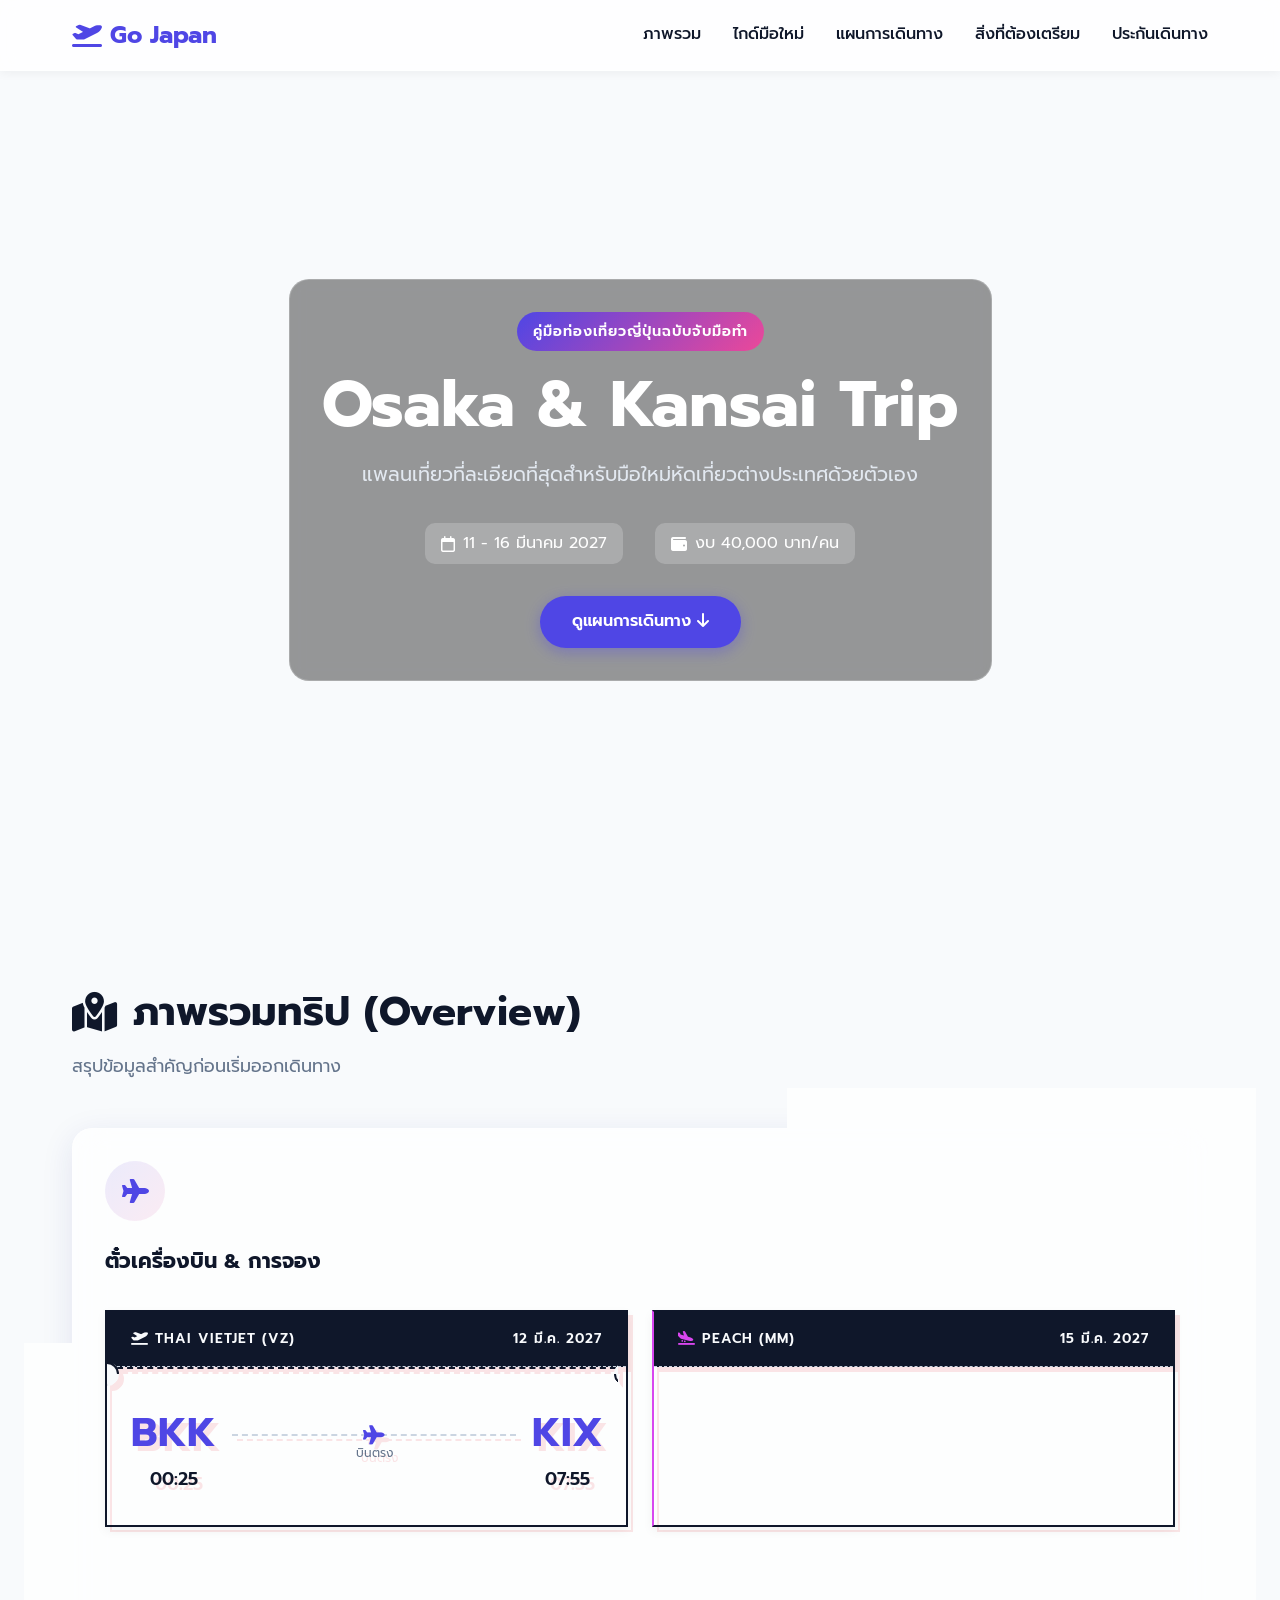
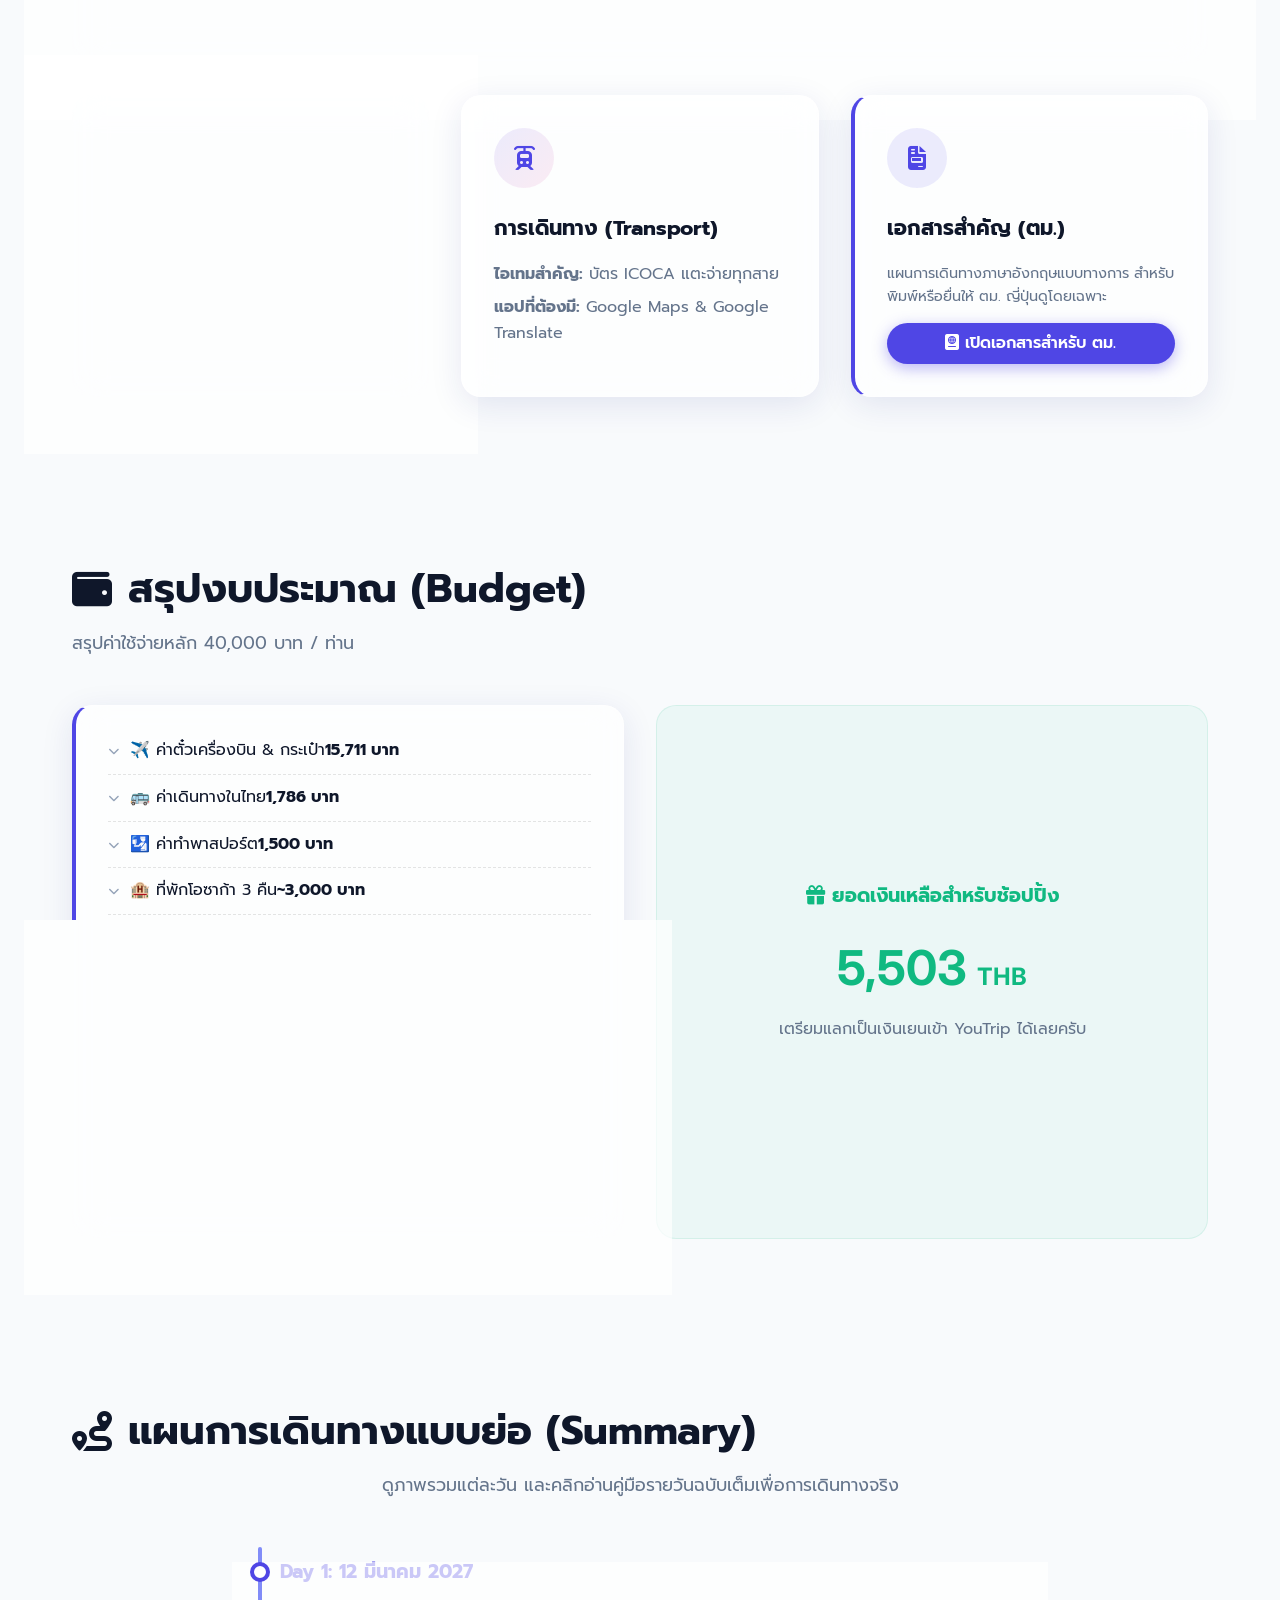
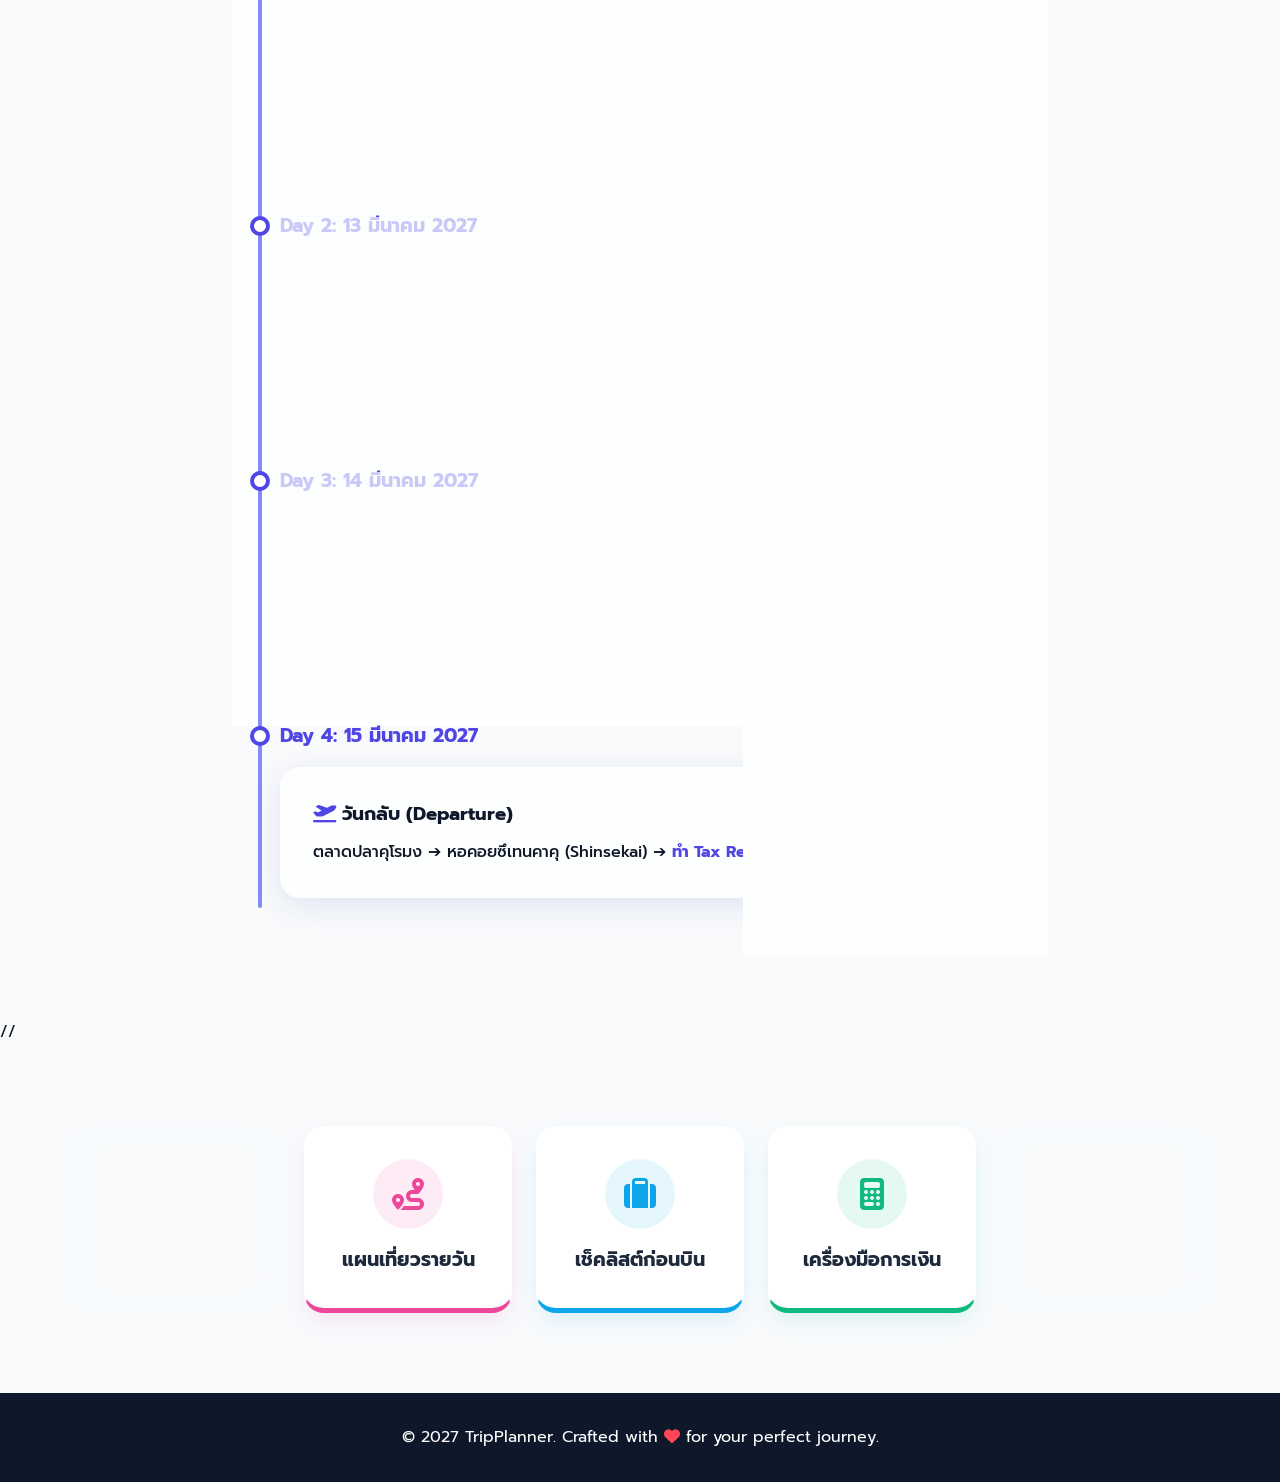
==== commit 19875d1a: "Add files via upload" ====
--- a/index.html
+++ b/index.html
@@ -1,6 +1,11 @@
 <!DOCTYPE html>
 <html lang="th">
 <head>
+    <!-- ป้องกันการแคช (Anti-Caching) -->
+    <meta http-equiv="Cache-Control" content="no-cache, no-store, must-revalidate">
+    <meta http-equiv="Pragma" content="no-cache">
+    <meta http-equiv="Expires" content="0">
+
     <meta charset="UTF-8">
     <meta name="viewport" content="width=device-width, initial-scale=1.0">
     <title>Osaka Trip 2027 | แพลนเที่ยวโอซาก้าสำหรับมือใหม่</title>
@@ -12,7 +17,7 @@
     <link rel="preconnect" href="https://fonts.googleapis.com">
     <link rel="preconnect" href="https://fonts.gstatic.com" crossorigin>
     <link href="https://fonts.googleapis.com/css2?family=Inter:wght@300;400;500;600;700&family=Prompt:wght@300;400;500;600;700&display=swap" rel="stylesheet">
-    <link rel="stylesheet" href="css/style.css">
+    <link rel="stylesheet" href="css/style.css?v=1786535019141">
     <link rel="stylesheet" href="https://cdnjs.cloudflare.com/ajax/libs/font-awesome/6.4.0/css/all.min.css">
 
 <style>
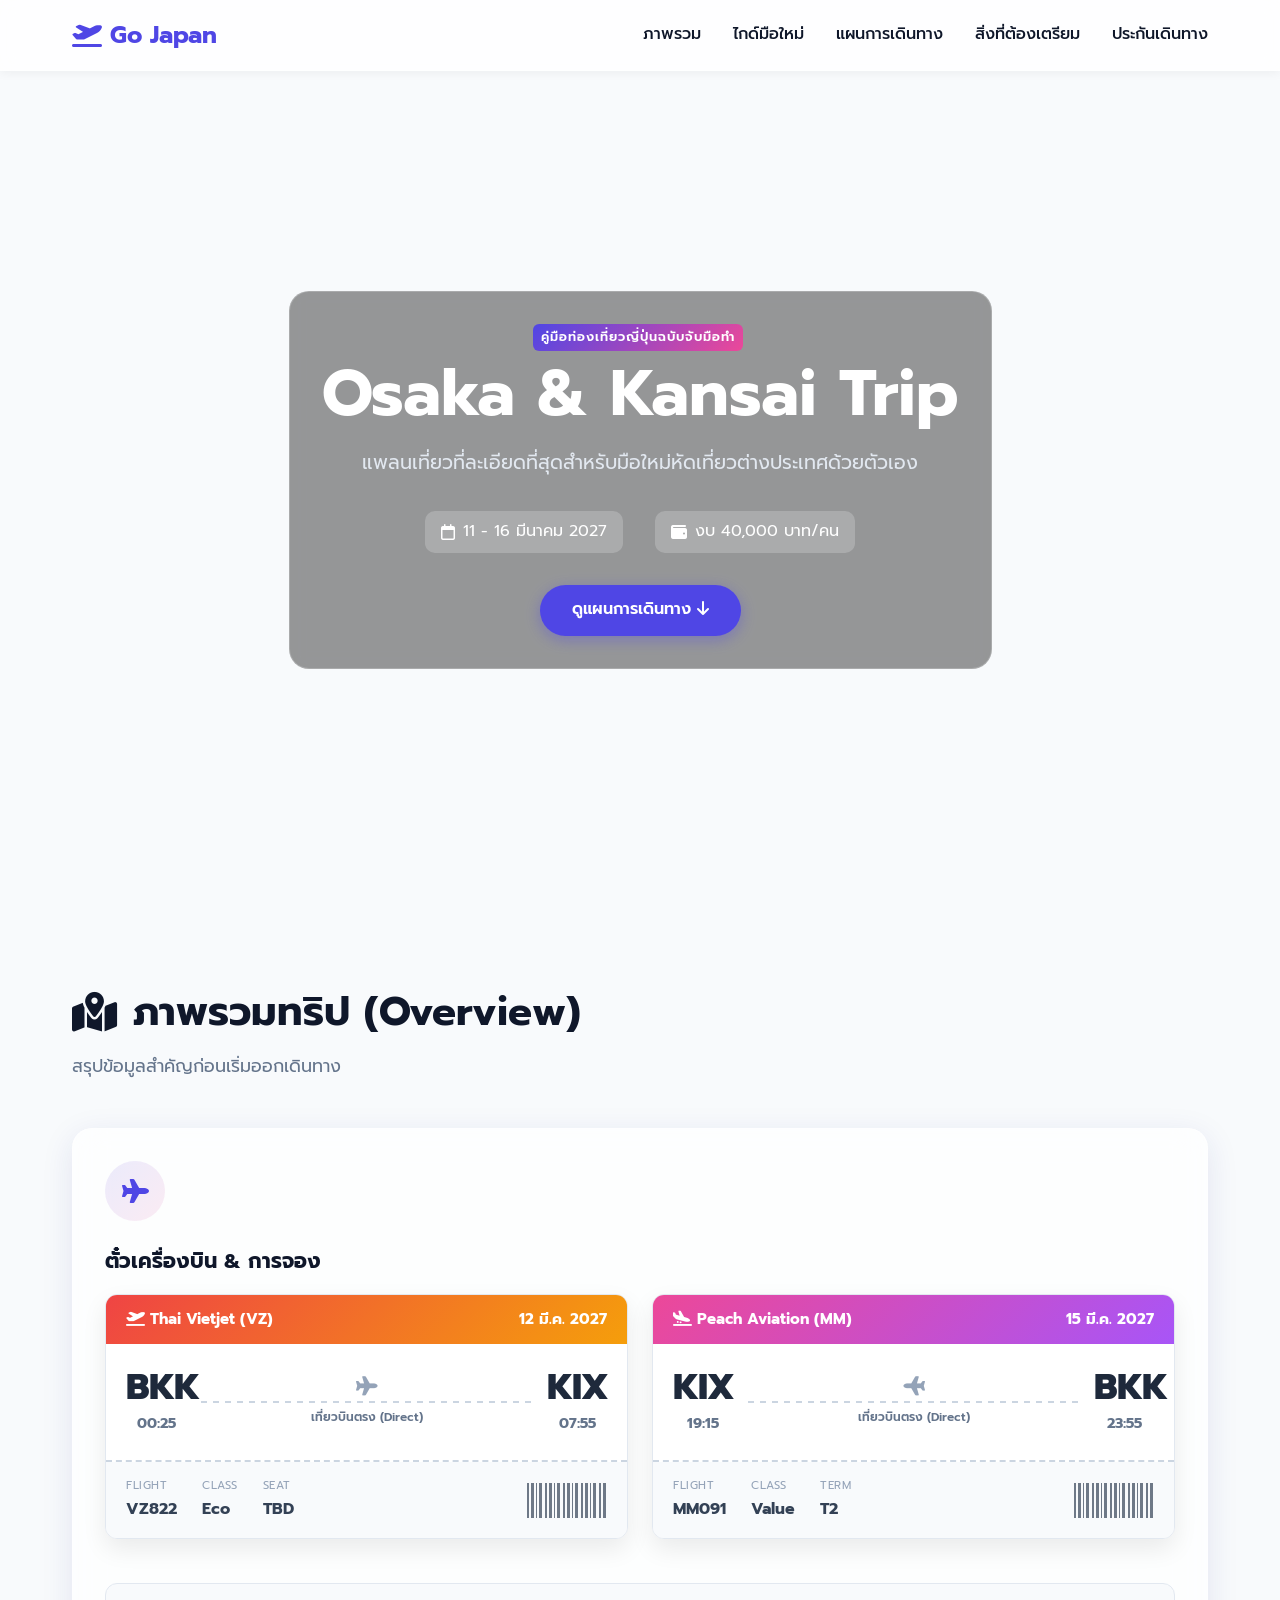
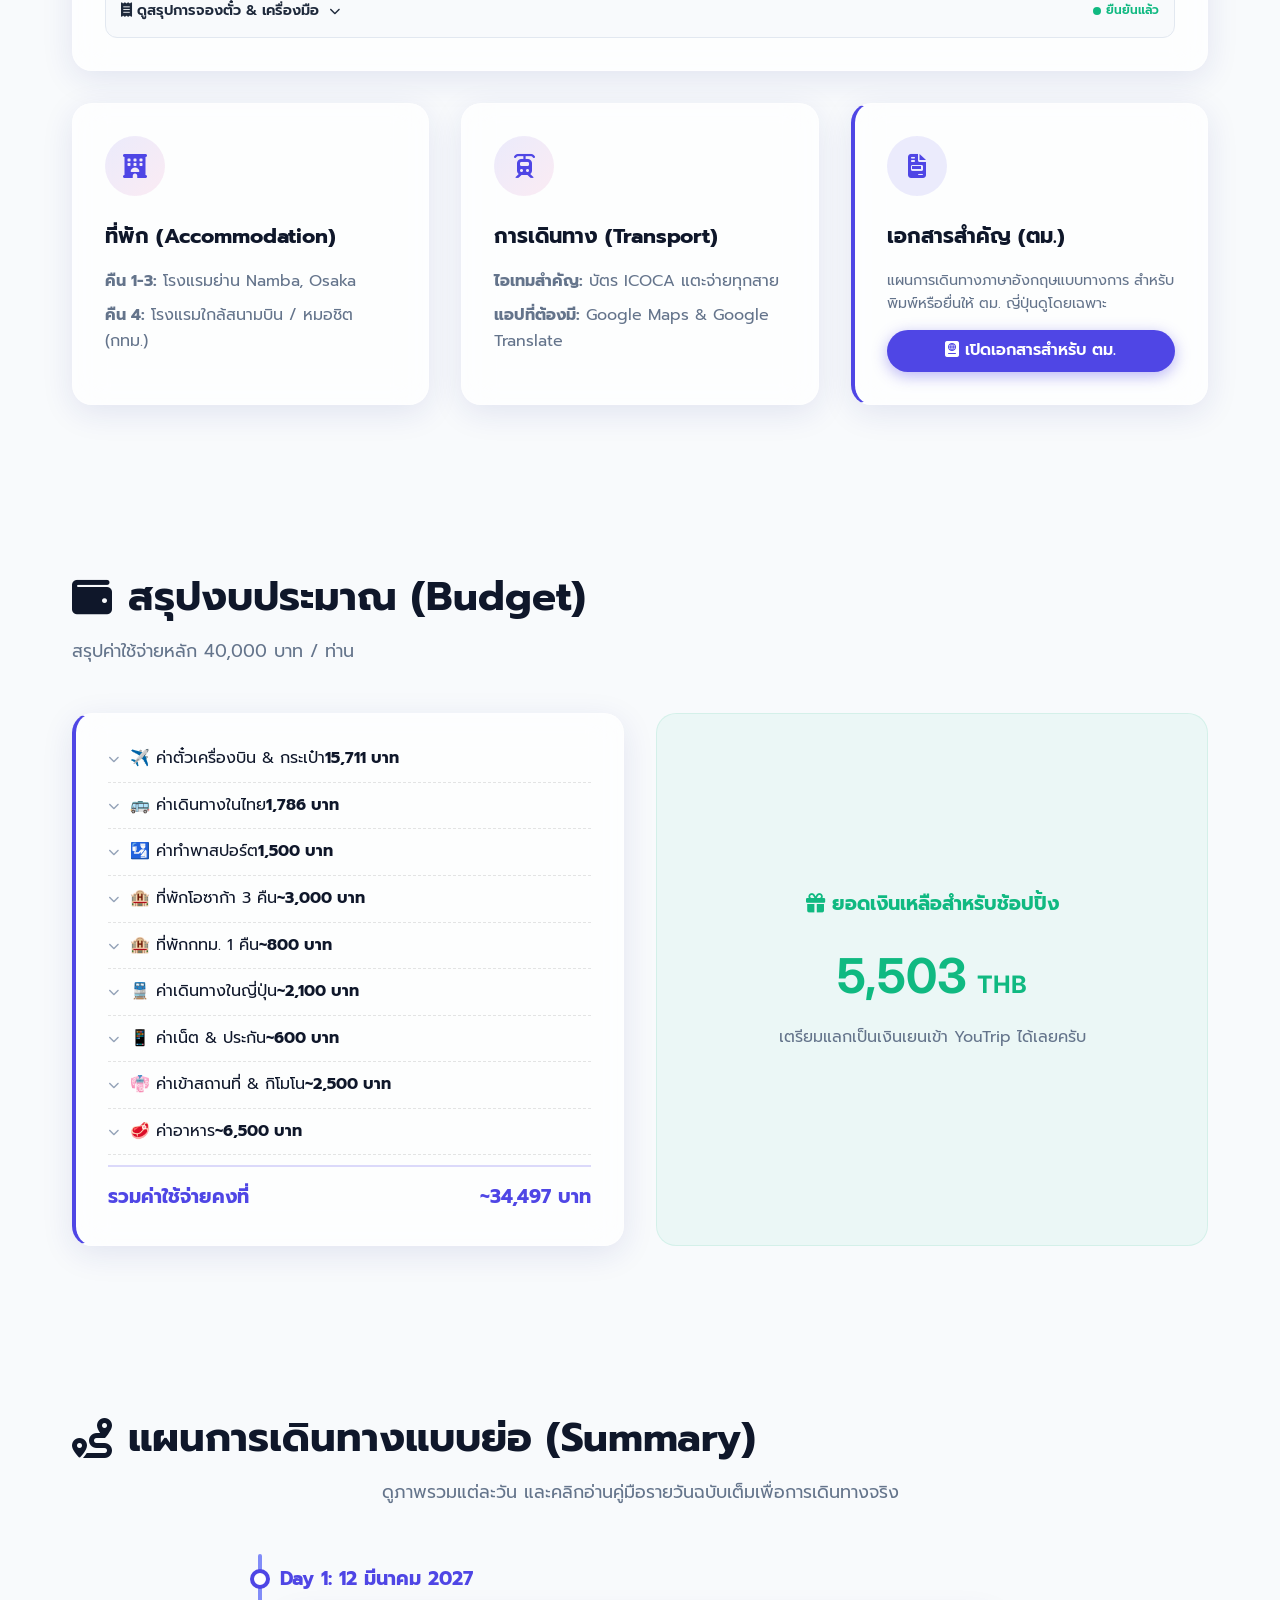
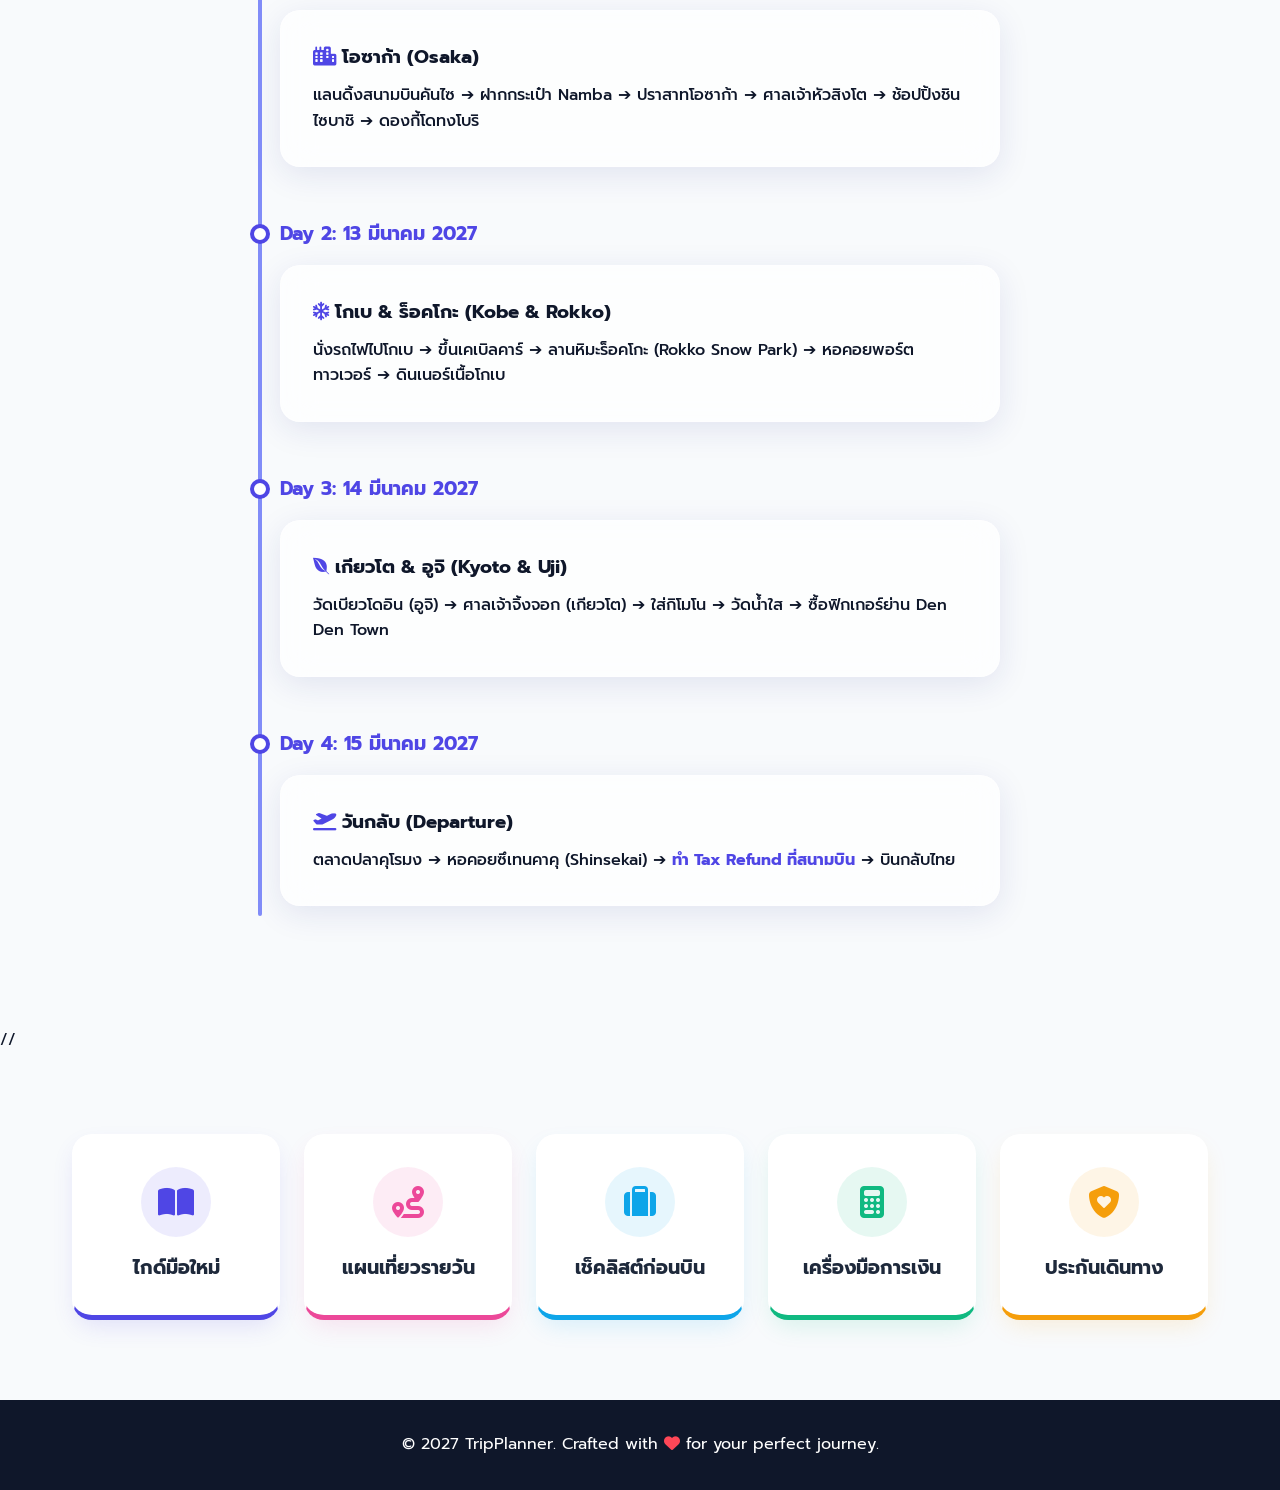
==== commit 3bf68a3d: "Add files via upload" ====
--- a/index.html
+++ b/index.html
@@ -17,7 +17,7 @@
     <link rel="preconnect" href="https://fonts.googleapis.com">
     <link rel="preconnect" href="https://fonts.gstatic.com" crossorigin>
     <link href="https://fonts.googleapis.com/css2?family=Inter:wght@300;400;500;600;700&family=Prompt:wght@300;400;500;600;700&display=swap" rel="stylesheet">
-    <link rel="stylesheet" href="css/style.css?v=1786535019141">
+    <link rel="stylesheet" href="css/style.css?v=1786545872898">
     <link rel="stylesheet" href="https://cdnjs.cloudflare.com/ajax/libs/font-awesome/6.4.0/css/all.min.css">
 
 <style>
@@ -82,49 +82,84 @@
                             <div>
                         
                         <!-- Flight 1: Outbound -->
-                        <div class="flight-ticket">
-                            <div class="flight-header">
-                                <span><i class="fa-solid fa-plane-departure"></i> Thai Vietjet (VZ)</span>
-                                <span>12 มี.ค. 2027</span>
-                            </div>
-                            <div class="flight-body">
-                                <div class="flight-airport">
-                                    <h2>BKK</h2>
-                                    <p>00:25</p>
-                                </div>
-                                <div class="flight-route">
-                                    <div class="flight-line"><i class="fa-solid fa-plane"></i></div>
-                                    <p style="font-size: 0.75rem; color: #64748b; margin-top: 5px;">บินตรง</p>
-                                </div>
-                                <div class="flight-airport">
-                                    <h2>KIX</h2>
-                                    <p>07:55</p>
-                                </div>
-                            </div>
-                        </div>
-
+                          <div class="boarding-pass">
+                              <div class="bp-header vietjet">
+                                  <span><i class="fa-solid fa-plane-departure"></i> Thai Vietjet (VZ)</span>
+                                  <span>12 มี.ค. 2027</span>
+                              </div>
+                              <div class="bp-body">
+                                  <div class="bp-airport">
+                                      <h2>BKK</h2>
+                                      <p>00:25</p>
+                                  </div>
+                                  <div class="bp-route">
+                                      <i class="fa-solid fa-plane bp-plane-icon"></i>
+                                      <div class="bp-line"></div>
+                                      <span class="bp-route-text">เที่ยวบินตรง (Direct)</span>
+                                  </div>
+                                  <div class="bp-airport">
+                                      <h2>KIX</h2>
+                                      <p>07:55</p>
+                                  </div>
+                              </div>
+                              <div class="bp-footer">
+                                  <div class="bp-details">
+                                      <div class="bp-detail-item">
+                                          <span>Flight</span>
+                                          <strong>VZ822</strong>
+                                      </div>
+                                      <div class="bp-detail-item">
+                                          <span>Class</span>
+                                          <strong>Eco</strong>
+                                      </div>
+                                      <div class="bp-detail-item">
+                                          <span>Seat</span>
+                                          <strong>TBD</strong>
+                                      </div>
+                                  </div>
+                                  <div class="bp-barcode"></div>
+                              </div>
+                          </div>
                         </div><div>
                         <!-- Flight 2: Inbound -->
-                        <div class="flight-ticket" style="border-left-color: #d946ef;">
-                            <div class="flight-header">
-                                <span><i class="fa-solid fa-plane-arrival" style="color: #d946ef;"></i> Peach (MM)</span>
-                                <span>15 มี.ค. 2027</span>
-                            </div>
-                            <div class="flight-body">
-                                <div class="flight-airport">
-                                    <h2 style="color: #d946ef;">KIX</h2>
-                                    <p>19:15</p>
-                                </div>
-                                <div class="flight-route">
-                                    <div class="flight-line"><i class="fa-solid fa-plane" style="color: #d946ef;"></i></div>
-                                    <p style="font-size: 0.75rem; color: #64748b; margin-top: 5px;">บินตรง</p>
-                                </div>
-                                <div class="flight-airport">
-                                    <h2 style="color: #d946ef;">BKK</h2>
-                                    <p>23:55</p>
-                                </div>
-                            </div>
-                        </div>
+                          <div class="boarding-pass">
+                              <div class="bp-header peach">
+                                  <span><i class="fa-solid fa-plane-arrival"></i> Peach Aviation (MM)</span>
+                                  <span>15 มี.ค. 2027</span>
+                              </div>
+                              <div class="bp-body">
+                                  <div class="bp-airport">
+                                      <h2>KIX</h2>
+                                      <p>19:15</p>
+                                  </div>
+                                  <div class="bp-route">
+                                      <i class="fa-solid fa-plane bp-plane-icon" style="transform: scaleX(-1);"></i>
+                                      <div class="bp-line"></div>
+                                      <span class="bp-route-text">เที่ยวบินตรง (Direct)</span>
+                                  </div>
+                                  <div class="bp-airport">
+                                      <h2>BKK</h2>
+                                      <p>23:55</p>
+                                  </div>
+                              </div>
+                              <div class="bp-footer">
+                                  <div class="bp-details">
+                                      <div class="bp-detail-item">
+                                          <span>Flight</span>
+                                          <strong>MM091</strong>
+                                      </div>
+                                      <div class="bp-detail-item">
+                                          <span>Class</span>
+                                          <strong>Value</strong>
+                                      </div>
+                                      <div class="bp-detail-item">
+                                          <span>Term</span>
+                                          <strong>T2</strong>
+                                      </div>
+                                  </div>
+                                  <div class="bp-barcode"></div>
+                              </div>
+                          </div>
 
                         </div>
                         </div>
--- a/css/style.css
+++ b/css/style.css
@@ -768,3 +768,234 @@
     color: var(--primary);
     font-size: 1.2rem;
 }
+
+
+/* UI Enhancements for Daily Guide */
+.badge {
+    display: inline-block;
+    padding: 3px 8px;
+    border-radius: 6px;
+    font-size: 0.8rem;
+    font-weight: 600;
+    margin-right: 5px;
+    margin-bottom: 5px;
+}
+.badge-icoca { background: #0ea5e9;
+    color: white;
+}
+.badge-walk { background: #f1f5f9;
+    color: #475569;
+    border: 1px solid #cbd5e1;
+}
+.badge-train-nankai { background: #f97316; /* Orange */
+    color: white;
+}
+.badge-train-midosuji { background: #ef4444; /* Red */
+    color: white;
+}
+.badge-train-sakaisuji { background: #795548; /* Brown */
+    color: white;
+}
+.badge-train-jr { background: #3b82f6; /* Blue */
+    color: white;
+}
+.badge-train-hankyu { background: #8b5a2b; /* Maroon/Brown */
+    color: white;
+}
+.badge-train-chuo { background: #10b981; /* Green */
+    color: white;
+}
+.badge-train-sennichimae { background: #ec4899; /* Pink */
+    color: white;
+}
+.badge-bus { background: #8b5cf6; /* Purple */
+    color: white;
+}
+
+.route-flow {
+    background-color: #f8fafc;
+    border: 1px solid #e2e8f0;
+    border-radius: 8px;
+    padding: 10px 15px;
+    margin-bottom: 1rem;
+    font-size: 0.9rem;
+    color: #334155;
+    font-weight: 500;
+    line-height: 1.6;
+}
+.route-flow span {
+    display: inline-flex;
+    align-items: center;
+    gap: 4px;
+}
+.route-flow i {
+    color: #94a3b8;
+    margin: 0 5px;
+    font-size: 0.8rem;
+}
+
+.details-btn {
+    background: #f1f5f9;
+    border: 1px solid #cbd5e1;
+    padding: 8px 15px;
+    border-radius: 6px;
+    cursor: pointer;
+    font-size: 0.85rem;
+    font-weight: 600;
+    color: #4f46e5;
+    display: inline-flex;
+    align-items: center;
+    gap: 8px;
+    transition: all 0.2s;
+    user-select: none;
+}
+.details-btn:hover {
+    background: #e2e8f0;
+}
+details[open] .details-btn i.fa-chevron-down {
+    transform: rotate(180deg);
+}
+.details-content {
+    background: white;
+    border-left: 3px solid #4f46e5;
+    padding: 15px;
+    margin-top: 10px;
+    border-radius: 0 8px 8px 0;
+    box-shadow: 0 2px 10px rgba(0,0,0,0.02);
+}
+
+
+
+/* --- Premium Boarding Pass Redesign --- */
+.boarding-pass {
+    background: #ffffff;
+    border-radius: 12px;
+    box-shadow: 0 10px 25px rgba(0, 0, 0, 0.08);
+    overflow: hidden;
+    display: flex;
+    flex-direction: column;
+    margin-bottom: 20px;
+    transition: transform 0.3s ease, box-shadow 0.3s ease;
+    border: 1px solid #e2e8f0;
+}
+.boarding-pass:hover {
+    transform: translateY(-5px);
+    box-shadow: 0 15px 35px rgba(0, 0, 0, 0.12);
+}
+.bp-header {
+    padding: 12px 20px;
+    color: white;
+    display: flex;
+    justify-content: space-between;
+    align-items: center;
+    font-weight: bold;
+    font-size: 0.95rem;
+}
+.bp-header.vietjet {
+    background: linear-gradient(135deg, #ef4444, #f59e0b);
+}
+.bp-header.peach {
+    background: linear-gradient(135deg, #ec4899, #a855f7);
+}
+.bp-body {
+    padding: 25px 20px;
+    display: flex;
+    justify-content: space-between;
+    align-items: center;
+    border-bottom: 2px dashed #cbd5e1;
+}
+.bp-airport {
+    text-align: center;
+    width: 60px;
+}
+.bp-airport h2 {
+    font-size: 2.2rem;
+    margin: 0;
+    color: #1e293b;
+    font-weight: 800;
+    line-height: 1.1;
+    letter-spacing: -1px;
+}
+.bp-airport p {
+    margin: 5px 0 0;
+    color: #64748b;
+    font-size: 0.9rem;
+    font-weight: 700;
+}
+.bp-route {
+    flex: 1;
+    display: flex;
+    flex-direction: column;
+    align-items: center;
+    padding: 0 15px;
+}
+.bp-plane-icon {
+    font-size: 1.2rem;
+    color: #94a3b8;
+    margin-bottom: 5px;
+}
+.bp-line {
+    width: 100%;
+    height: 2px;
+    background: repeating-linear-gradient(to right, #cbd5e1 0, #cbd5e1 6px, transparent 6px, transparent 12px);
+    position: relative;
+}
+.bp-route-text {
+    font-size: 0.75rem;
+    color: #64748b;
+    margin-top: 5px;
+    font-weight: 600;
+}
+.bp-footer {
+    padding: 15px 20px;
+    background: #f8fafc;
+    display: flex;
+    justify-content: space-between;
+    align-items: center;
+}
+.bp-details {
+    display: flex;
+    gap: 25px;
+}
+.bp-detail-item span {
+    display: block;
+    font-size: 0.7rem;
+    color: #94a3b8;
+    text-transform: uppercase;
+    letter-spacing: 0.5px;
+    margin-bottom: 2px;
+}
+.bp-detail-item strong {
+    font-size: 1rem;
+    color: #334155;
+    font-weight: 700;
+}
+.bp-barcode {
+    height: 35px;
+    width: 80px;
+    background-image: repeating-linear-gradient(
+        to right,
+        #334155 0,
+        #334155 2px,
+        transparent 2px,
+        transparent 4px,
+        #334155 4px,
+        #334155 7px,
+        transparent 7px,
+        transparent 9px,
+        #334155 9px,
+        #334155 10px,
+        transparent 10px,
+        transparent 12px,
+        #334155 12px,
+        #334155 15px,
+        transparent 15px,
+        transparent 18px
+    );
+    opacity: 0.7;
+}
+@media (max-width: 400px) {
+    .bp-details { gap: 15px; }
+    .bp-airport h2 { font-size: 1.8rem; }
+    .bp-barcode { display: none; } /* Hide barcode on very small screens to save space */
+}
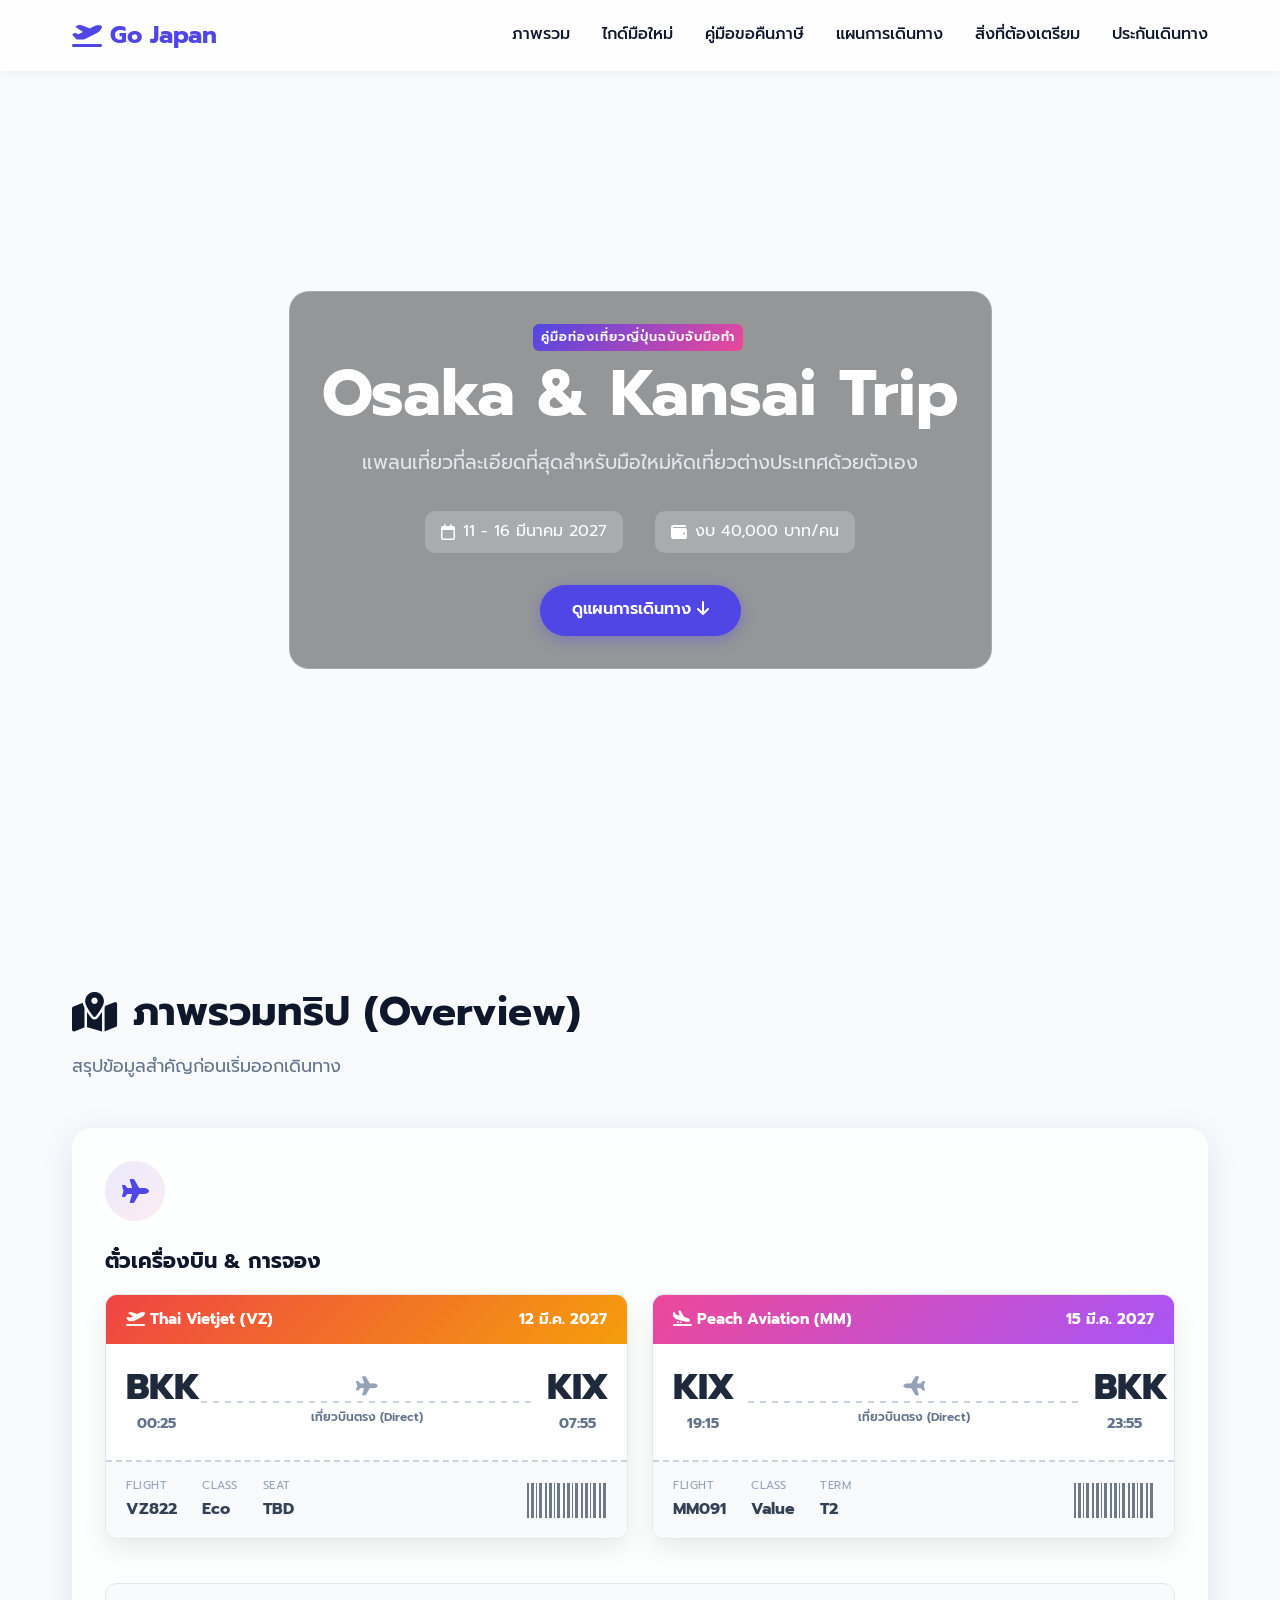
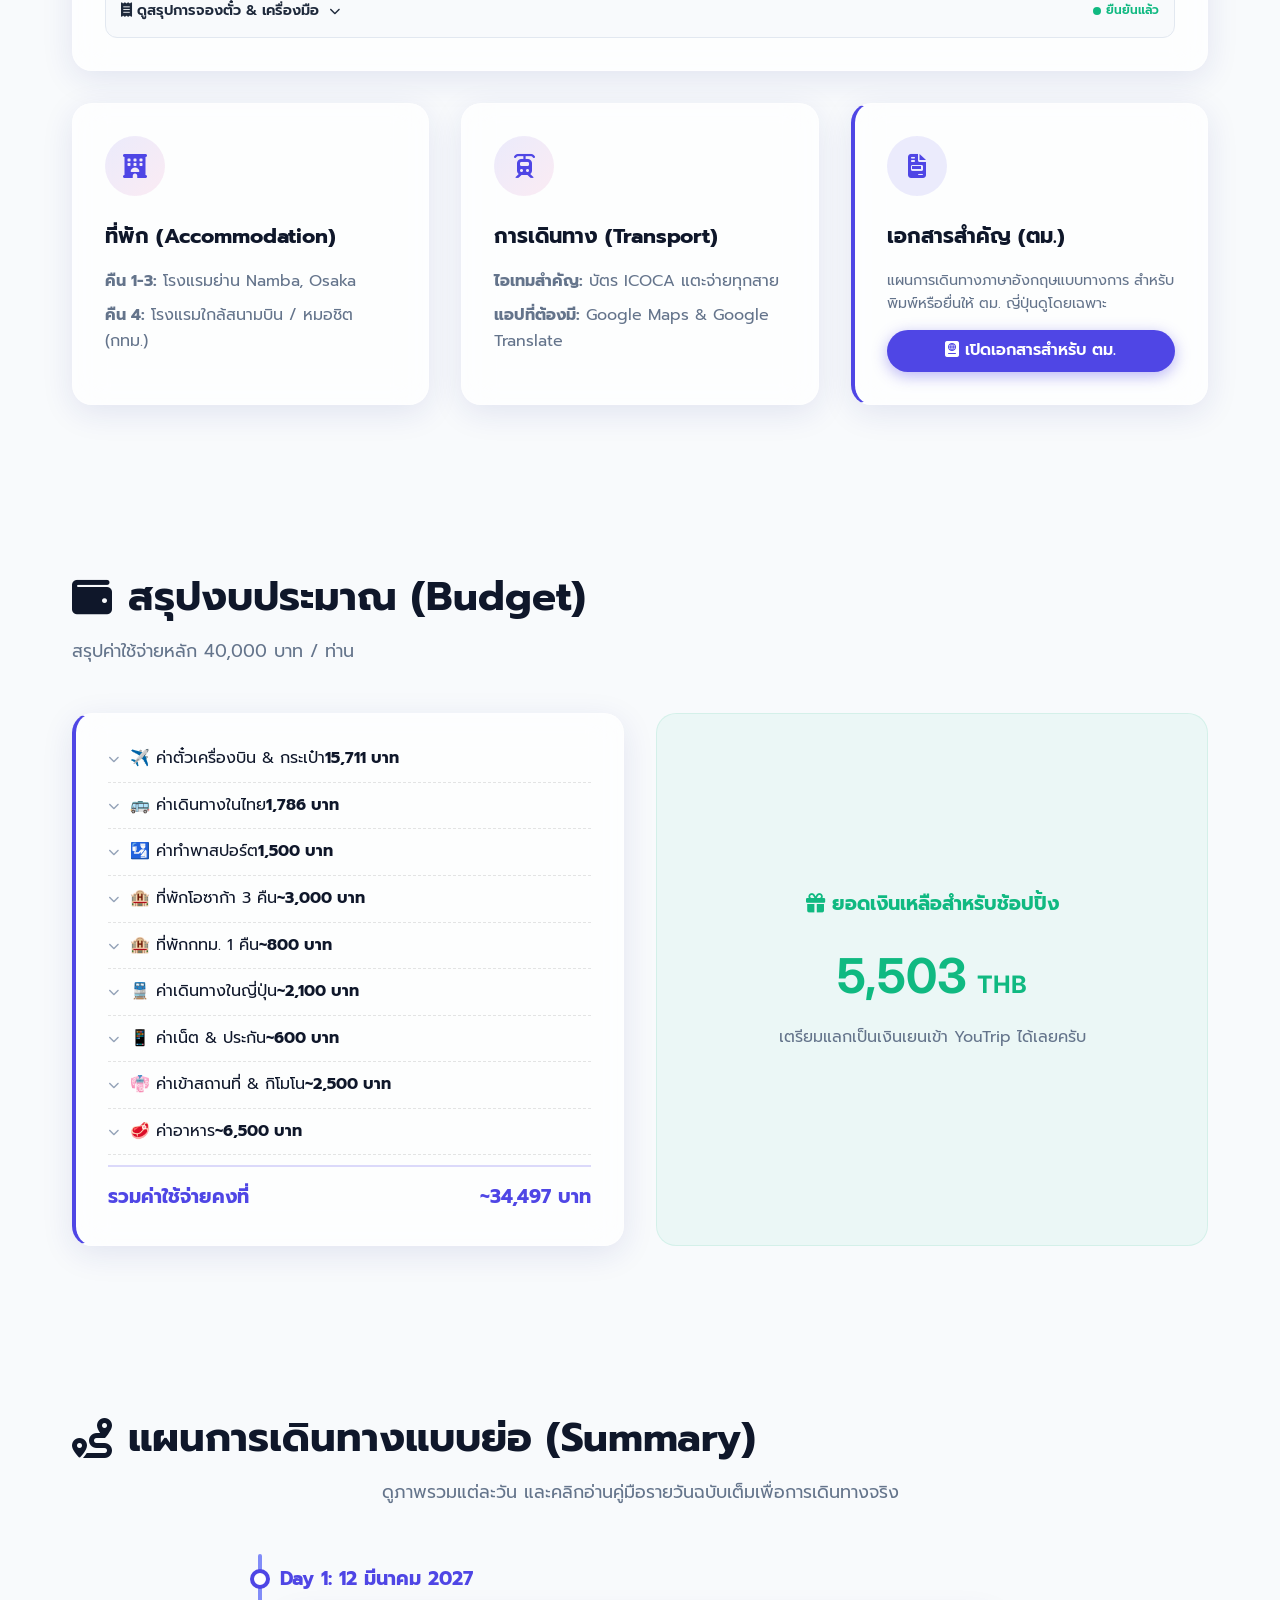
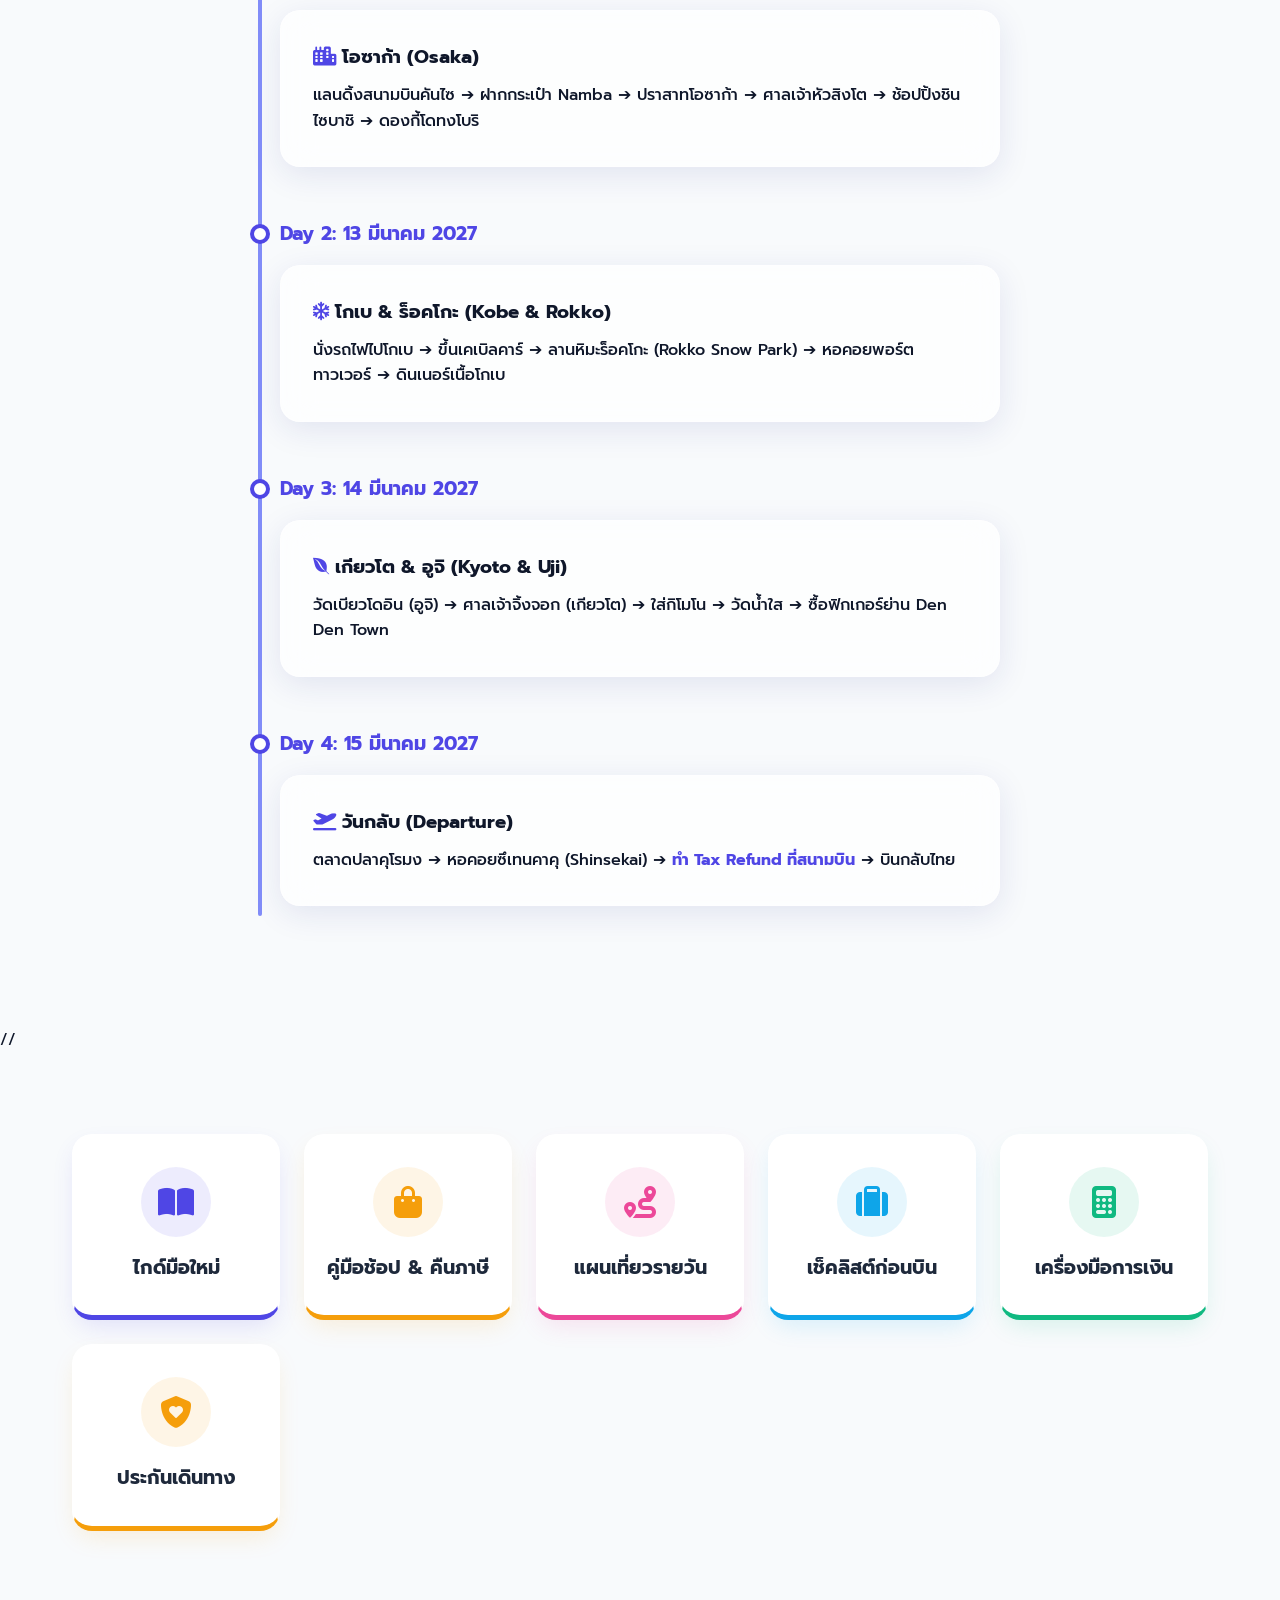
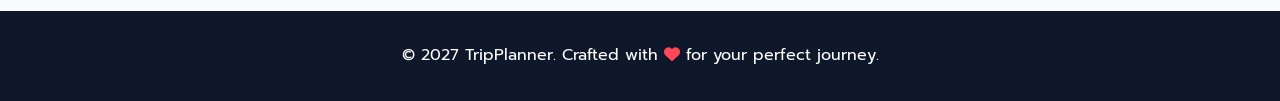
==== commit 1560c5d9: "Add files via upload" ====
--- a/index.html
+++ b/index.html
@@ -17,7 +17,7 @@
     <link rel="preconnect" href="https://fonts.googleapis.com">
     <link rel="preconnect" href="https://fonts.gstatic.com" crossorigin>
     <link href="https://fonts.googleapis.com/css2?family=Inter:wght@300;400;500;600;700&family=Prompt:wght@300;400;500;600;700&display=swap" rel="stylesheet">
-    <link rel="stylesheet" href="css/style.css?v=1786545872898">
+    <link rel="stylesheet" href="css/style.css?v=1786547300874">
     <link rel="stylesheet" href="https://cdnjs.cloudflare.com/ajax/libs/font-awesome/6.4.0/css/all.min.css">
 
 <style>
@@ -41,6 +41,7 @@
             <ul class="nav-links">
                 <li><a href="index.html">ภาพรวม</a></li>
                 <li><a href="newbie_guide.html">ไกด์มือใหม่</a></li>
+                <li><a href="tax_guide.html">คู่มือขอคืนภาษี</a></li>
                 <li><a href="daily_guide.html">แผนการเดินทาง</a></li>
                 <li><a href="prep_list.html">สิ่งที่ต้องเตรียม</a></li>
                 <li><a href="insurance_guide.html">ประกันเดินทาง</a></li>
@@ -201,13 +202,9 @@
                                 </li>
                             </ul>
                             
-                            <a href="https://www.gother.com" target="_blank" class="btn btn-primary" style="width: 100%; text-align: center; font-size: 0.95rem; display: flex; justify-content: center; align-items: center; gap: 10px; background: #0f172a; border: none; margin-top: 15px;">
-                                <i class="fa-solid fa-plane-circle-check"></i> ดูรายละเอียดการจองบน Gother
+                            <a href="https://www.google.com/travel/flights/booking?tfs=[base64]&tfu=CmhDalJJU0RVMFZXaEVUMUo0WTI5QlJYUTFXVUZDUnkwdExTMHRMUzB0TFMxemJXUmxPRUZCUVVGQlIzQTRhSHBCU1RSTVExbEJFZ0V3R2dzSXBzb0JFQUFhQTFSSVFqZ1hjSUxrQkE9PRIGCAAQABgA&hl=th&gl=TH" target="_blank" class="btn btn-primary" style="width: 100%; text-align: center; font-size: 0.95rem; display: flex; justify-content: center; align-items: center; gap: 10px; background: #ea4335; border: none; margin-top: 15px;">
+                                <i class="fa-brands fa-google"></i> ติดตามไฟลต์นี้บน Google Flights
                             </a>
-                            <div style="margin-top: 15px; padding: 12px; background: rgba(245, 158, 11, 0.1); border-left: 4px solid #f59e0b; border-radius: 4px 8px 8px 4px; font-size: 0.85rem; color: #b45309; line-height: 1.5;">
-                                <strong style="display: block; margin-bottom: 4px;"><i class="fa-solid fa-triangle-exclamation"></i> คำแนะนำก่อนจอง Gother:</strong>
-                                Gother เป็นแพลตฟอร์มคนไทยที่เชื่อถือได้และมักมีโปรโมชั่นดี แต่หลังจากจองและได้อีเมลยืนยันแล้ว แนะนำให้นำ <strong>หมายเลขการจอง (PNR 6 หลัก)</strong> ไปเช็คในหน้าเว็บของสายการบิน (VietJet/Peach) โดยตรงอีกครั้ง เพื่อความชัวร์ 100% ว่าตั๋วเข้าระบบสายการบินเรียบร้อยแล้วครับ
-                            </div>
                             <a href="flight_tracker.html" class="btn btn-primary" style="width: 100%; text-align: center; font-size: 0.95rem; display: flex; justify-content: center; align-items: center; gap: 10px; background: #3b82f6; border: none; margin-top: 10px;">
                                 <i class="fa-solid fa-chart-line"></i> สมุดจดและดูกราฟราคาตั๋ว
                             </a>
@@ -443,6 +440,13 @@
                         <h3 style="color: #1e293b; margin: 0; font-size: 1.2rem;">ไกด์มือใหม่</h3>
                     </a>
                     
+                    <a href="tax_guide.html" class="glass-card text-center" style="text-decoration: none; display: flex; flex-direction: column; align-items: center; justify-content: center; padding: 2rem 1rem; border-radius: 20px; background: white; border-bottom: 5px solid #f59e0b; box-shadow: 0 10px 25px -5px rgba(245, 158, 11, 0.15); transition: transform 0.2s;">
+                        <div style="background: rgba(245, 158, 11, 0.1); width: 70px; height: 70px; border-radius: 50%; display: flex; align-items: center; justify-content: center; margin-bottom: 1rem;">
+                            <i class="fa-solid fa-bag-shopping" style="font-size: 2rem; color: #f59e0b;"></i>
+                        </div>
+                        <h3 style="color: #1e293b; margin: 0; font-size: 1.2rem;">คู่มือช้อป & คืนภาษี</h3>
+                    </a>
+                    
                     <a href="daily_guide.html" class="glass-card text-center" style="text-decoration: none; display: flex; flex-direction: column; align-items: center; justify-content: center; padding: 2rem 1rem; border-radius: 20px; background: white; border-bottom: 5px solid #ec4899; box-shadow: 0 10px 25px -5px rgba(236, 72, 153, 0.15); transition: transform 0.2s;">
                         <div style="background: rgba(236, 72, 153, 0.1); width: 70px; height: 70px; border-radius: 50%; display: flex; align-items: center; justify-content: center; margin-bottom: 1rem;">
                             <i class="fa-solid fa-route" style="font-size: 2rem; color: #ec4899;"></i>
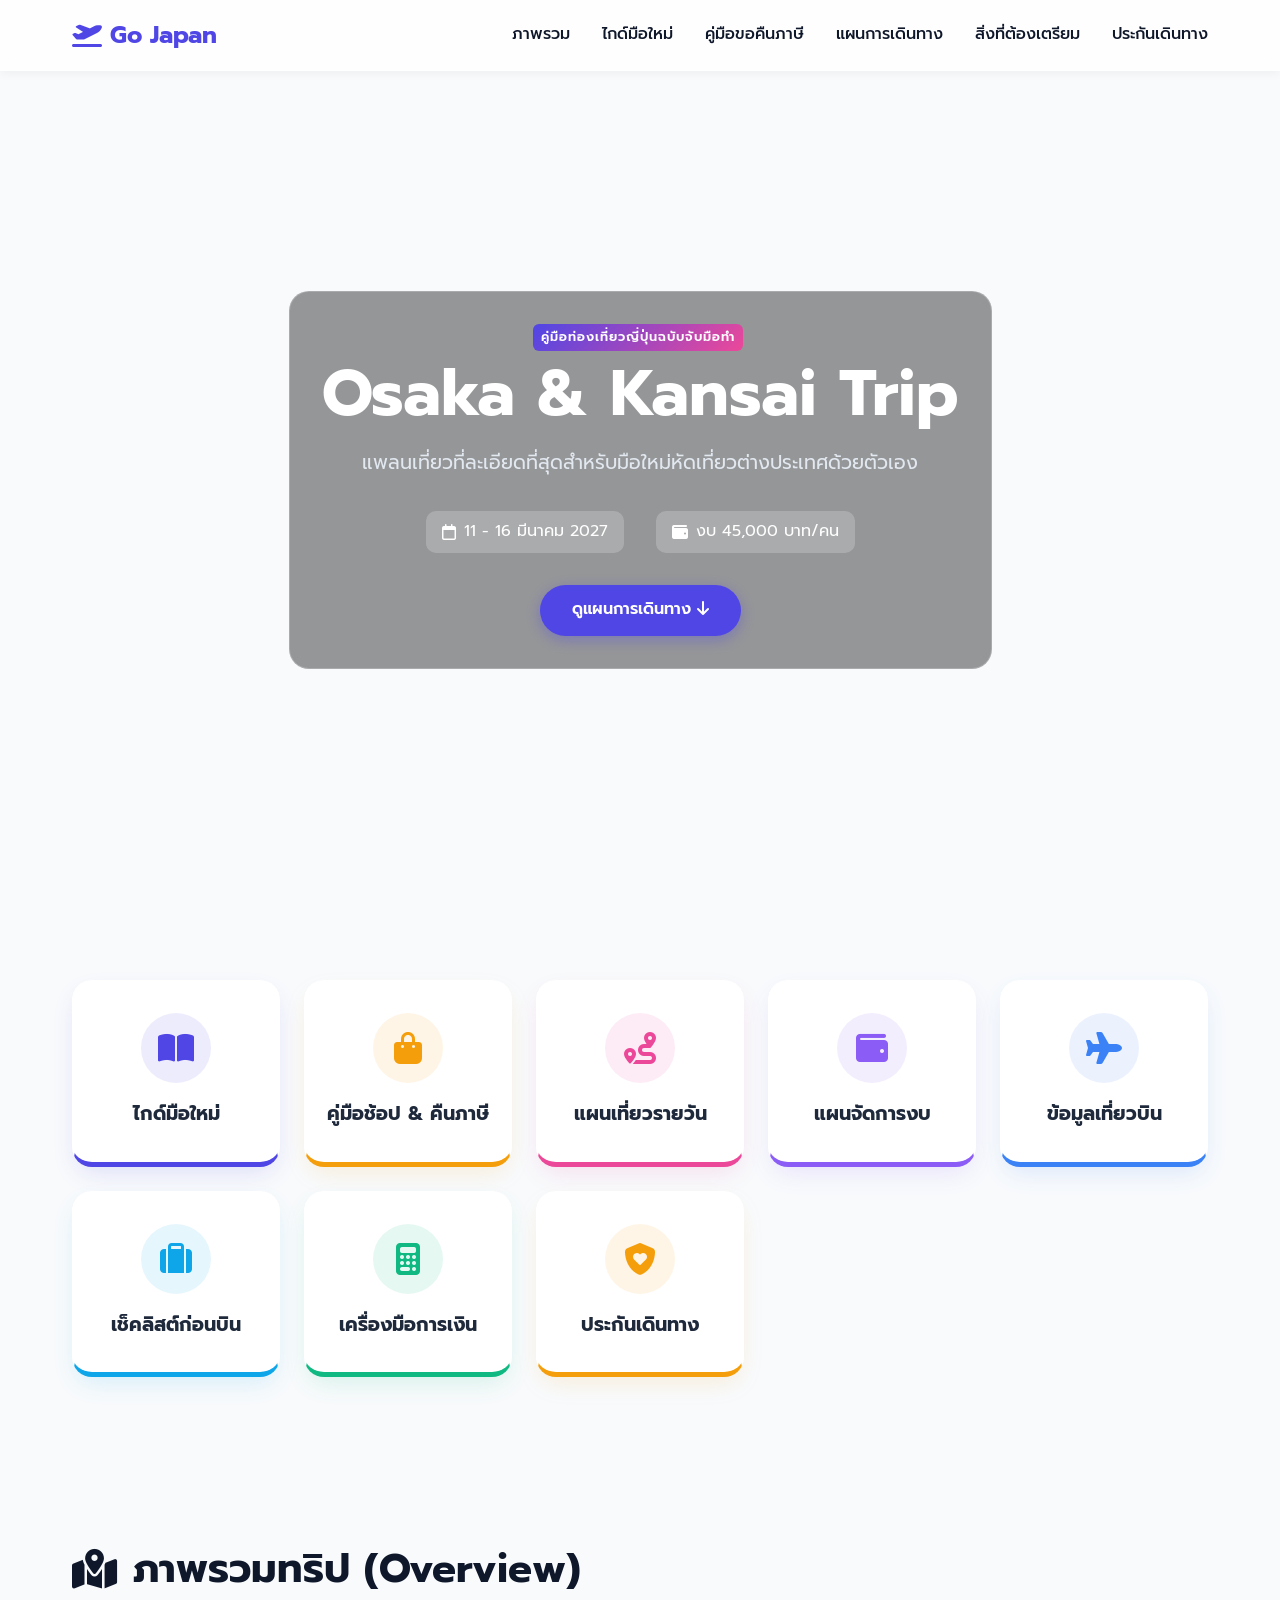
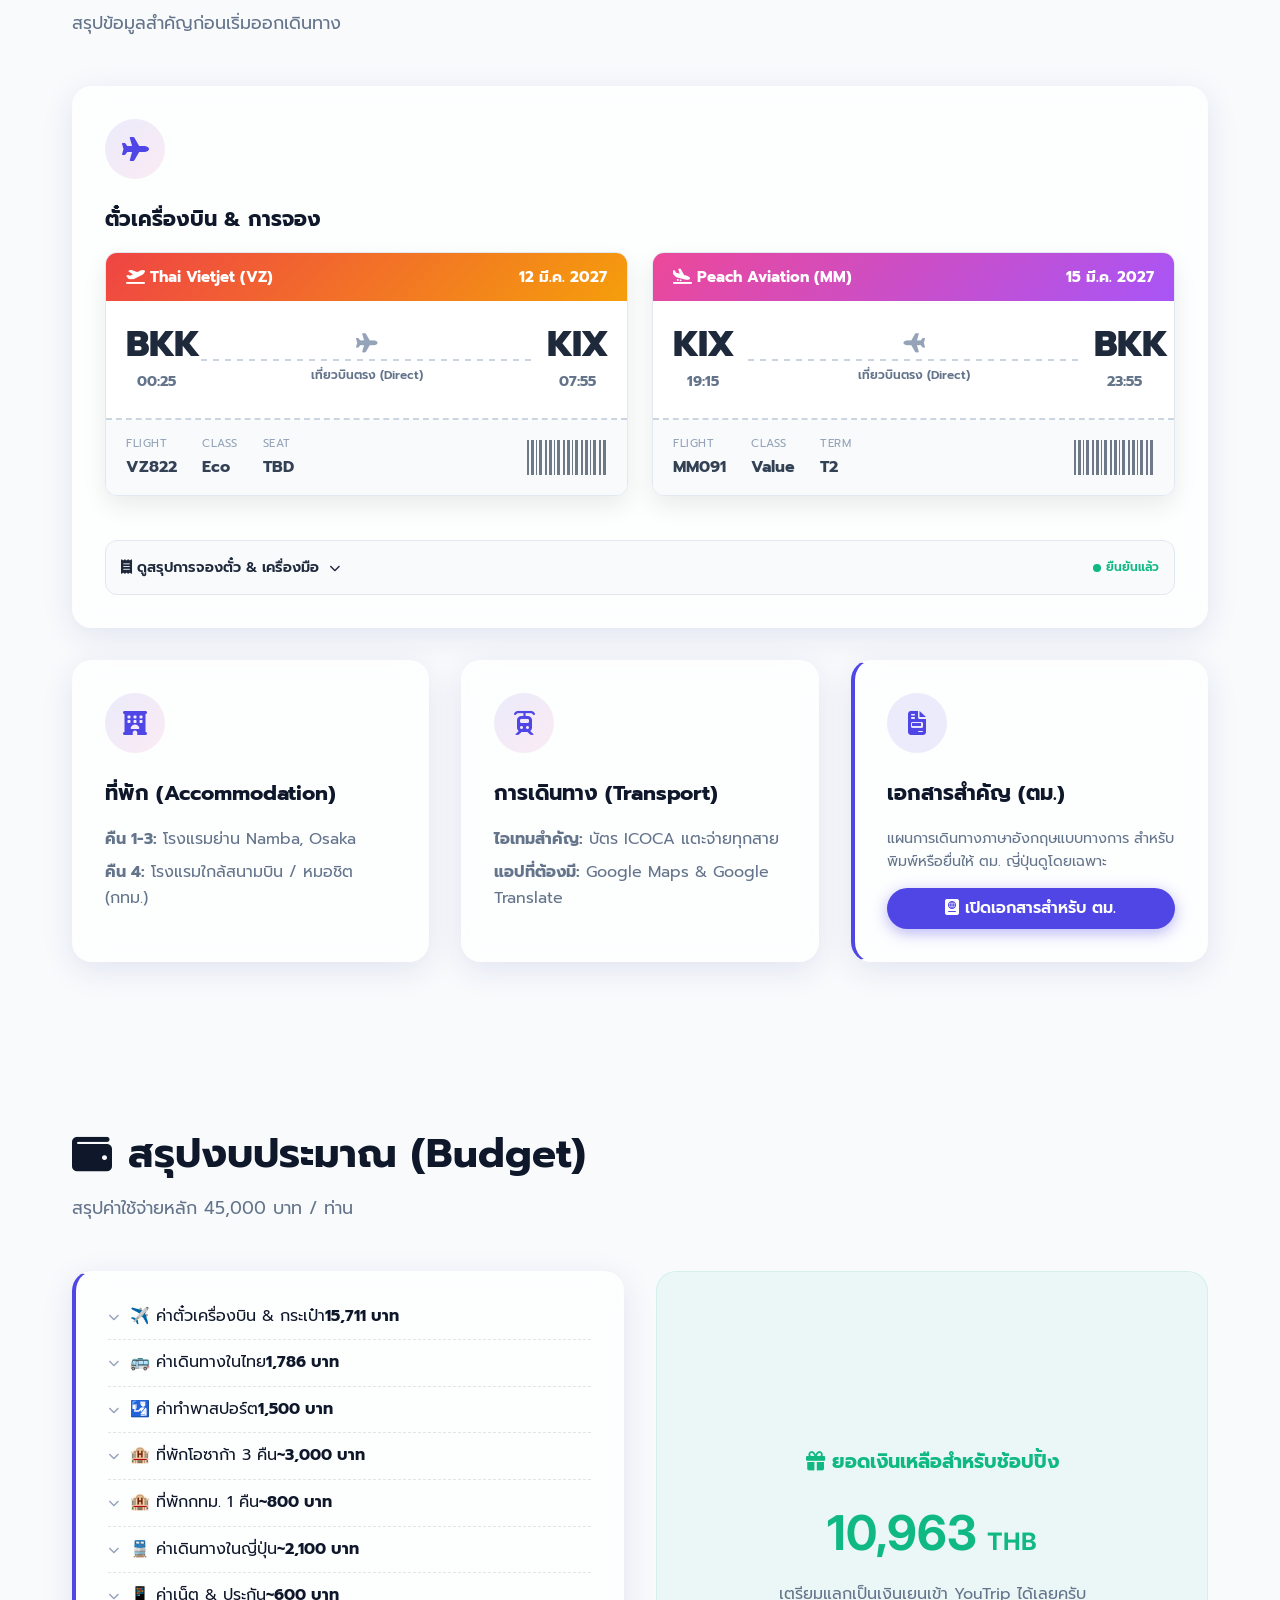
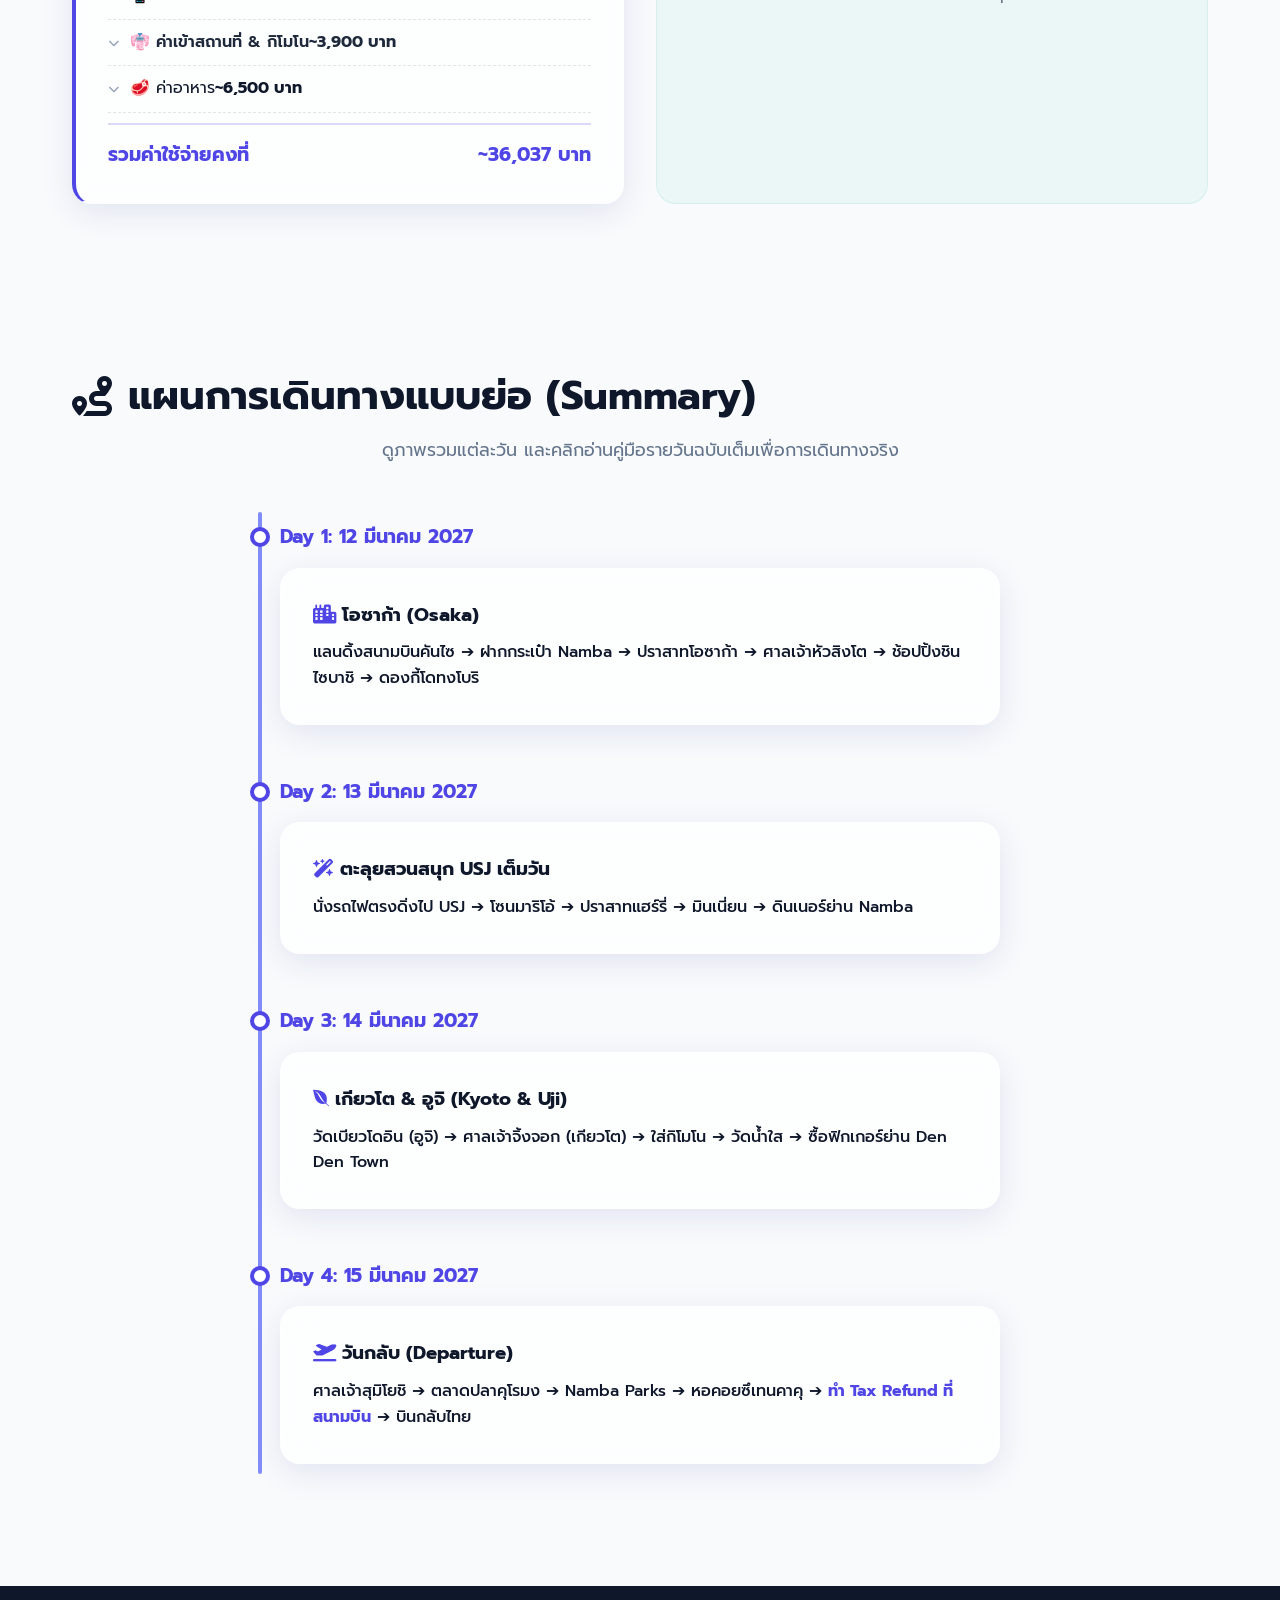
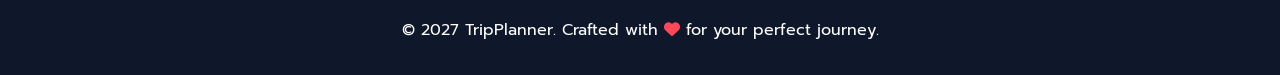
==== commit 1d76eed7: "Add files via upload" ====
--- a/index.html
+++ b/index.html
@@ -17,7 +17,7 @@
     <link rel="preconnect" href="https://fonts.googleapis.com">
     <link rel="preconnect" href="https://fonts.gstatic.com" crossorigin>
     <link href="https://fonts.googleapis.com/css2?family=Inter:wght@300;400;500;600;700&family=Prompt:wght@300;400;500;600;700&display=swap" rel="stylesheet">
-    <link rel="stylesheet" href="css/style.css?v=1786547300874">
+    <link rel="stylesheet" href="css/style.css?v=1786729775604">
     <link rel="stylesheet" href="https://cdnjs.cloudflare.com/ajax/libs/font-awesome/6.4.0/css/all.min.css">
 
 <style>
@@ -60,7 +60,7 @@
                     <i class="fa-regular fa-calendar"></i> 11 - 16 มีนาคม 2027
                 </div>
                 <div class="meta-item">
-                    <i class="fa-solid fa-wallet"></i> งบ 40,000 บาท/คน
+                    <i class="fa-solid fa-wallet"></i> งบ 45,000 บาท/คน
                 </div>
             </div>
             <a href="daily_guide.html" class="btn btn-primary">ดูแผนการเดินทาง <i class="fa-solid fa-arrow-down"></i></a>
@@ -68,7 +68,67 @@
     </header>
 
     <main>
-        <!-- Section: Overview -->
+        <!-- Dashboard Navigation Grid (Added Today) -->
+        <section class="section">
+            <div class="container">
+                <div class="grid" style="grid-template-columns: repeat(auto-fit, minmax(200px, 1fr)); gap: 1.5rem;">
+                    <a href="newbie_guide.html" class="glass-card text-center" style="text-decoration: none; display: flex; flex-direction: column; align-items: center; justify-content: center; padding: 2rem 1rem; border-radius: 20px; background: white; border-bottom: 5px solid #4f46e5; box-shadow: 0 10px 25px -5px rgba(79, 70, 229, 0.15); transition: transform 0.2s;">
+                        <div style="background: rgba(79, 70, 229, 0.1); width: 70px; height: 70px; border-radius: 50%; display: flex; align-items: center; justify-content: center; margin-bottom: 1rem;">
+                            <i class="fa-solid fa-book-open" style="font-size: 2rem; color: #4f46e5;"></i>
+                        </div>
+                        <h3 style="color: #1e293b; margin: 0; font-size: 1.2rem;">ไกด์มือใหม่</h3>
+                    </a>
+                    
+                    <a href="tax_guide.html" class="glass-card text-center" style="text-decoration: none; display: flex; flex-direction: column; align-items: center; justify-content: center; padding: 2rem 1rem; border-radius: 20px; background: white; border-bottom: 5px solid #f59e0b; box-shadow: 0 10px 25px -5px rgba(245, 158, 11, 0.15); transition: transform 0.2s;">
+                        <div style="background: rgba(245, 158, 11, 0.1); width: 70px; height: 70px; border-radius: 50%; display: flex; align-items: center; justify-content: center; margin-bottom: 1rem;">
+                            <i class="fa-solid fa-bag-shopping" style="font-size: 2rem; color: #f59e0b;"></i>
+                        </div>
+                        <h3 style="color: #1e293b; margin: 0; font-size: 1.2rem;">คู่มือช้อป & คืนภาษี</h3>
+                    </a>
+                    
+                    <a href="daily_guide.html" class="glass-card text-center" style="text-decoration: none; display: flex; flex-direction: column; align-items: center; justify-content: center; padding: 2rem 1rem; border-radius: 20px; background: white; border-bottom: 5px solid #ec4899; box-shadow: 0 10px 25px -5px rgba(236, 72, 153, 0.15); transition: transform 0.2s;">
+                        <div style="background: rgba(236, 72, 153, 0.1); width: 70px; height: 70px; border-radius: 50%; display: flex; align-items: center; justify-content: center; margin-bottom: 1rem;">
+                            <i class="fa-solid fa-route" style="font-size: 2rem; color: #ec4899;"></i>
+                        </div>
+                        <h3 style="color: #1e293b; margin: 0; font-size: 1.2rem;">แผนเที่ยวรายวัน</h3>
+                    </a>
+                    <a href="budget_tracker.html" class="glass-card text-center" style="text-decoration: none; display: flex; flex-direction: column; align-items: center; justify-content: center; padding: 2rem 1rem; border-radius: 20px; background: white; border-bottom: 5px solid #8b5cf6; box-shadow: 0 10px 25px -5px rgba(139, 92, 246, 0.15); transition: transform 0.2s;">
+                        <div style="background: rgba(139, 92, 246, 0.1); width: 70px; height: 70px; border-radius: 50%; display: flex; align-items: center; justify-content: center; margin-bottom: 1rem;">
+                            <i class="fa-solid fa-wallet" style="font-size: 2rem; color: #8b5cf6;"></i>
+                        </div>
+                        <h3 style="color: #1e293b; margin: 0; font-size: 1.2rem;">แผนจัดการงบ</h3>
+                    </a>
+                    <a href="flight_tracker.html" class="glass-card text-center" style="text-decoration: none; display: flex; flex-direction: column; align-items: center; justify-content: center; padding: 2rem 1rem; border-radius: 20px; background: white; border-bottom: 5px solid #3b82f6; box-shadow: 0 10px 25px -5px rgba(59, 130, 246, 0.15); transition: transform 0.2s;">
+                        <div style="background: rgba(59, 130, 246, 0.1); width: 70px; height: 70px; border-radius: 50%; display: flex; align-items: center; justify-content: center; margin-bottom: 1rem;">
+                            <i class="fa-solid fa-plane" style="font-size: 2rem; color: #3b82f6;"></i>
+                        </div>
+                        <h3 style="color: #1e293b; margin: 0; font-size: 1.2rem;">ข้อมูลเที่ยวบิน</h3>
+                    </a>
+                    
+                    <a href="prep_list.html" class="glass-card text-center" style="text-decoration: none; display: flex; flex-direction: column; align-items: center; justify-content: center; padding: 2rem 1rem; border-radius: 20px; background: white; border-bottom: 5px solid #0ea5e9; box-shadow: 0 10px 25px -5px rgba(14, 165, 233, 0.15); transition: transform 0.2s;">
+                        <div style="background: rgba(14, 165, 233, 0.1); width: 70px; height: 70px; border-radius: 50%; display: flex; align-items: center; justify-content: center; margin-bottom: 1rem;">
+                            <i class="fa-solid fa-suitcase" style="font-size: 2rem; color: #0ea5e9;"></i>
+                        </div>
+                        <h3 style="color: #1e293b; margin: 0; font-size: 1.2rem;">เช็คลิสต์ก่อนบิน</h3>
+                    </a>
+                    
+                    <a href="exchange_tracker.html" class="glass-card text-center" style="text-decoration: none; display: flex; flex-direction: column; align-items: center; justify-content: center; padding: 2rem 1rem; border-radius: 20px; background: white; border-bottom: 5px solid #10b981; box-shadow: 0 10px 25px -5px rgba(16, 185, 129, 0.15); transition: transform 0.2s;">
+                        <div style="background: rgba(16, 185, 129, 0.1); width: 70px; height: 70px; border-radius: 50%; display: flex; align-items: center; justify-content: center; margin-bottom: 1rem;">
+                            <i class="fa-solid fa-calculator" style="font-size: 2rem; color: #10b981;"></i>
+                        </div>
+                        <h3 style="color: #1e293b; margin: 0; font-size: 1.2rem;">เครื่องมือการเงิน</h3>
+                    </a>
+                    <a href="insurance_guide.html" class="glass-card text-center" style="text-decoration: none; display: flex; flex-direction: column; align-items: center; justify-content: center; padding: 2rem 1rem; border-radius: 20px; background: white; border-bottom: 5px solid #f59e0b; box-shadow: 0 10px 25px -5px rgba(245, 158, 11, 0.15); transition: transform 0.2s;">
+                        <div style="background: rgba(245, 158, 11, 0.1); width: 70px; height: 70px; border-radius: 50%; display: flex; align-items: center; justify-content: center; margin-bottom: 1rem;">
+                            <i class="fa-solid fa-shield-heart" style="font-size: 2rem; color: #f59e0b;"></i>
+                        </div>
+                        <h3 style="color: #1e293b; margin: 0; font-size: 1.2rem;">ประกันเดินทาง</h3>
+                    </a>
+                </div>
+            </div>
+        </section>
+
+<!-- Section: Overview -->
         <section id="overview" class="section">
             <div class="container">
                 <div class="section-header">
@@ -238,7 +298,7 @@
             <div class="container">
                 <div class="section-header">
                     <h2><i class="fa-solid fa-wallet"></i> สรุปงบประมาณ (Budget)</h2>
-                    <p>สรุปค่าใช้จ่ายหลัก 40,000 บาท / ท่าน</p>
+                    <p>สรุปค่าใช้จ่ายหลัก 45,000 บาท / ท่าน</p>
                 </div>
                 <div class="grid" style="grid-template-columns: repeat(auto-fit, minmax(300px, 1fr)); gap: 2rem;">
                     <div class="glass-card" style="border-left: 4px solid #4f46e5;">
@@ -317,7 +377,6 @@
                                     <ul style="list-style: none; padding-left: 1.5rem; margin-top: 10px; font-size: 0.85rem; color: #64748b;">
                                         <li style="display:flex; justify-content:space-between; margin-bottom: 5px;"><span>ค่ามัดจำ + เติมเงินบัตร ICOCA</span><span>~1,500 บาท</span></li>
                                         <li style="display:flex; justify-content:space-between; margin-bottom: 5px;"><span>ตั๋วรถไฟเข้าเมือง Nankai Airport</span><span>~250 บาท</span></li>
-                                        <li style="display:flex; justify-content:space-between; margin-bottom: 5px;"><span>ตั๋วเคเบิลคาร์ Rokko (ไป-กลับ)</span><span>~350 บาท</span></li>
                                     </ul>
                                 </details>
                             </li>
@@ -338,11 +397,11 @@
                             <!-- Item 8 -->
                             <li style="border-bottom: 1px dashed rgba(0,0,0,0.1); padding-bottom: 10px; margin-bottom: 10px;">
                                 <details style="cursor: pointer;">
-                                    <summary style="display:flex; justify-content:space-between; list-style: none; outline: none; transition: color 0.2s;" onmouseover="this.style.color='var(--primary)'" onmouseout="this.style.color=''">
-                                        <span><i class="fa-solid fa-chevron-down" style="font-size: 0.7rem; color: #94a3b8; margin-right: 5px;"></i> 👘 ค่าเข้าสถานที่ & กิโมโน</span><strong>~2,500 บาท</strong>
-                                    </summary>
-                                    <ul style="list-style: none; padding-left: 1.5rem; margin-top: 10px; font-size: 0.85rem; color: #64748b;">
-                                        <li style="display:flex; justify-content:space-between; margin-bottom: 5px;"><span>ค่าเข้า + เช่ากระดานเลื่อนลานหิมะ</span><span>~600 บาท</span></li>
+                                    <summary style="display:flex; justify-content:space-between; cursor:pointer; font-weight: 600; color: #1e293b;">
+                                        <span><i class="fa-solid fa-chevron-down" style="font-size: 0.7rem; color: #94a3b8; margin-right: 5px;"></i> 👘 ค่าเข้าสถานที่ & กิโมโน</span><strong>~3,900 บาท</strong>
+                                    </summary>
+                                    <ul style="list-style: none; padding-left: 1.5rem; margin-top: 10px; font-size: 0.85rem; color: #64748b;">
+                                        <li style="display:flex; justify-content:space-between; margin-bottom: 5px;"><span>ตั๋วเข้า USJ (ซื้อล่วงหน้าผ่านแอป)</span><span>~2,000 บาท</span></li>
                                         <li style="display:flex; justify-content:space-between; margin-bottom: 5px;"><span>ค่าเช่าชุดกิโมโนพร้อมทำผม (เกียวโต)</span><span>~1,500 บาท</span></li>
                                         <li style="display:flex; justify-content:space-between; margin-bottom: 5px;"><span>ค่าเข้าปราสาทโอซาก้า / วัดน้ำใส</span><span>~400 บาท</span></li>
                                     </ul>
@@ -357,20 +416,20 @@
                                     </summary>
                                     <ul style="list-style: none; padding-left: 1.5rem; margin-top: 10px; font-size: 0.85rem; color: #64748b;">
                                         <li style="display:flex; justify-content:space-between; margin-bottom: 5px;"><span>ค่ากินจิปาถะ & สตรีทฟู้ด (เฉลี่ยวันละ 1,200)</span><span>~4,800 บาท</span></li>
-                                        <li style="display:flex; justify-content:space-between; margin-bottom: 5px;"><span>เผื่อมื้อพิเศษ (เช่น เนื้อโกเบ)</span><span>~1,700 บาท</span></li>
+                                        <li style="display:flex; justify-content:space-between; margin-bottom: 5px;"><span>เผื่อมื้อพิเศษ (เช่น ยากินิคุเนื้อวากิว)</span><span>~1,700 บาท</span></li>
                                     </ul>
                                 </details>
                             </li>
 
                             <li style="padding-top: 15px; margin-top: 10px; color: #4f46e5; font-size: 1.2rem; font-weight: 700; display:flex; justify-content:space-between; border-top: 2px solid rgba(79, 70, 229, 0.2);">
-                                <span>รวมค่าใช้จ่ายคงที่</span><strong>~34,497 บาท</strong>
+                                    <span>รวมค่าใช้จ่ายคงที่</span><strong>~36,037 บาท</strong>
                             </li>
                         </ul>
                     </div>
                     
                     <div style="background: rgba(16, 185, 129, 0.05); padding: 2rem; border-radius: 20px; display: flex; flex-direction: column; justify-content: center; align-items: center; text-align: center; border: 1px solid rgba(16, 185, 129, 0.1);">
                         <h3 style="color: #10b981; margin-bottom: 0.5rem; font-size: 1.2rem;"><i class="fa-solid fa-gift"></i> ยอดเงินเหลือสำหรับช้อปปิ้ง</h3>
-                        <p style="font-size: 3rem; font-weight: 700; color: #10b981; margin: 10px 0; font-family: 'Inter', sans-serif;">5,503 <span style="font-size: 1.5rem">THB</span></p>
+                        <p style="font-size: 3rem; font-weight: 700; color: #10b981; margin: 10px 0; font-family: 'Inter', sans-serif;">10,963 <span style="font-size: 1.5rem">THB</span></p>
                         <p style="font-size: 1rem; color: #64748b; margin-bottom: 20px;">เตรียมแลกเป็นเงินเยนเข้า YouTrip ได้เลยครับ</p>
                     </div>
                 </div>
@@ -401,8 +460,8 @@
                         <div class="timeline-dot"></div>
                         <div class="timeline-date">Day 2: 13 มีนาคม 2027</div>
                         <a href="daily_guide.html#day2" class="glass-card" style="display: block; text-decoration: none;">
-                            <h3 style="color: var(--dark); margin-bottom: 10px;"><i class="fa-regular fa-snowflake" style="color: var(--primary);"></i> โกเบ & ร็อคโกะ (Kobe & Rokko)</h3>
-                            <p style="color: var(--text-muted); font-weight: 500;">นั่งรถไฟไปโกเบ ➔ ขึ้นเคเบิลคาร์ ➔ ลานหิมะร็อคโกะ (Rokko Snow Park) ➔ หอคอยพอร์ตทาวเวอร์ ➔ ดินเนอร์เนื้อโกเบ</p>
+                            <h3 style="color: var(--dark); margin-bottom: 10px;"><i class="fa-solid fa-wand-magic-sparkles" style="color: var(--primary);"></i> ตะลุยสวนสนุก USJ เต็มวัน</h3>
+                            <p style="color: var(--text-muted); font-weight: 500;">นั่งรถไฟตรงดิ่งไป USJ ➔ โซนมาริโอ้ ➔ ปราสาทแฮร์รี่ ➔ มินเนี่ยน ➔ ดินเนอร์ย่าน Namba</p>
                         </a>
                     </div>
                     
@@ -422,60 +481,14 @@
                         <div class="timeline-date">Day 4: 15 มีนาคม 2027</div>
                         <a href="daily_guide.html#day4" class="glass-card" style="display: block; text-decoration: none;">
                             <h3 style="color: var(--dark); margin-bottom: 10px;"><i class="fa-solid fa-plane-departure" style="color: var(--primary);"></i> วันกลับ (Departure)</h3>
-                            <p style="color: var(--text-muted); font-weight: 500;">ตลาดปลาคุโรมง ➔ หอคอยซึเทนคาคุ (Shinsekai) ➔ <strong style="color: var(--primary);">ทำ Tax Refund ที่สนามบิน</strong> ➔ บินกลับไทย</p>
+                            <p style="color: var(--text-muted); font-weight: 500;">ศาลเจ้าสุมิโยชิ ➔ ตลาดปลาคุโรมง ➔ Namba Parks ➔ หอคอยซึเทนคาคุ ➔ <strong style="color: var(--primary);">ทำ Tax Refund ที่สนามบิน</strong> ➔ บินกลับไทย</p>
                         </a>
                     </div>
                 </div>
             </div>
         </section>
         
-        /<!-- Dashboard Navigation Grid \(Added Today\) -->/
-        <section class="section">
-            <div class="container">
-                <div class="grid" style="grid-template-columns: repeat(auto-fit, minmax(200px, 1fr)); gap: 1.5rem;">
-                    <a href="newbie_guide.html" class="glass-card text-center" style="text-decoration: none; display: flex; flex-direction: column; align-items: center; justify-content: center; padding: 2rem 1rem; border-radius: 20px; background: white; border-bottom: 5px solid #4f46e5; box-shadow: 0 10px 25px -5px rgba(79, 70, 229, 0.15); transition: transform 0.2s;">
-                        <div style="background: rgba(79, 70, 229, 0.1); width: 70px; height: 70px; border-radius: 50%; display: flex; align-items: center; justify-content: center; margin-bottom: 1rem;">
-                            <i class="fa-solid fa-book-open" style="font-size: 2rem; color: #4f46e5;"></i>
-                        </div>
-                        <h3 style="color: #1e293b; margin: 0; font-size: 1.2rem;">ไกด์มือใหม่</h3>
-                    </a>
-                    
-                    <a href="tax_guide.html" class="glass-card text-center" style="text-decoration: none; display: flex; flex-direction: column; align-items: center; justify-content: center; padding: 2rem 1rem; border-radius: 20px; background: white; border-bottom: 5px solid #f59e0b; box-shadow: 0 10px 25px -5px rgba(245, 158, 11, 0.15); transition: transform 0.2s;">
-                        <div style="background: rgba(245, 158, 11, 0.1); width: 70px; height: 70px; border-radius: 50%; display: flex; align-items: center; justify-content: center; margin-bottom: 1rem;">
-                            <i class="fa-solid fa-bag-shopping" style="font-size: 2rem; color: #f59e0b;"></i>
-                        </div>
-                        <h3 style="color: #1e293b; margin: 0; font-size: 1.2rem;">คู่มือช้อป & คืนภาษี</h3>
-                    </a>
-                    
-                    <a href="daily_guide.html" class="glass-card text-center" style="text-decoration: none; display: flex; flex-direction: column; align-items: center; justify-content: center; padding: 2rem 1rem; border-radius: 20px; background: white; border-bottom: 5px solid #ec4899; box-shadow: 0 10px 25px -5px rgba(236, 72, 153, 0.15); transition: transform 0.2s;">
-                        <div style="background: rgba(236, 72, 153, 0.1); width: 70px; height: 70px; border-radius: 50%; display: flex; align-items: center; justify-content: center; margin-bottom: 1rem;">
-                            <i class="fa-solid fa-route" style="font-size: 2rem; color: #ec4899;"></i>
-                        </div>
-                        <h3 style="color: #1e293b; margin: 0; font-size: 1.2rem;">แผนเที่ยวรายวัน</h3>
-                    </a>
-                    
-                    <a href="prep_list.html" class="glass-card text-center" style="text-decoration: none; display: flex; flex-direction: column; align-items: center; justify-content: center; padding: 2rem 1rem; border-radius: 20px; background: white; border-bottom: 5px solid #0ea5e9; box-shadow: 0 10px 25px -5px rgba(14, 165, 233, 0.15); transition: transform 0.2s;">
-                        <div style="background: rgba(14, 165, 233, 0.1); width: 70px; height: 70px; border-radius: 50%; display: flex; align-items: center; justify-content: center; margin-bottom: 1rem;">
-                            <i class="fa-solid fa-suitcase" style="font-size: 2rem; color: #0ea5e9;"></i>
-                        </div>
-                        <h3 style="color: #1e293b; margin: 0; font-size: 1.2rem;">เช็คลิสต์ก่อนบิน</h3>
-                    </a>
-                    
-                    <a href="exchange_tracker.html" class="glass-card text-center" style="text-decoration: none; display: flex; flex-direction: column; align-items: center; justify-content: center; padding: 2rem 1rem; border-radius: 20px; background: white; border-bottom: 5px solid #10b981; box-shadow: 0 10px 25px -5px rgba(16, 185, 129, 0.15); transition: transform 0.2s;">
-                        <div style="background: rgba(16, 185, 129, 0.1); width: 70px; height: 70px; border-radius: 50%; display: flex; align-items: center; justify-content: center; margin-bottom: 1rem;">
-                            <i class="fa-solid fa-calculator" style="font-size: 2rem; color: #10b981;"></i>
-                        </div>
-                        <h3 style="color: #1e293b; margin: 0; font-size: 1.2rem;">เครื่องมือการเงิน</h3>
-                    </a>
-                    <a href="insurance_guide.html" class="glass-card text-center" style="text-decoration: none; display: flex; flex-direction: column; align-items: center; justify-content: center; padding: 2rem 1rem; border-radius: 20px; background: white; border-bottom: 5px solid #f59e0b; box-shadow: 0 10px 25px -5px rgba(245, 158, 11, 0.15); transition: transform 0.2s;">
-                        <div style="background: rgba(245, 158, 11, 0.1); width: 70px; height: 70px; border-radius: 50%; display: flex; align-items: center; justify-content: center; margin-bottom: 1rem;">
-                            <i class="fa-solid fa-shield-heart" style="font-size: 2rem; color: #f59e0b;"></i>
-                        </div>
-                        <h3 style="color: #1e293b; margin: 0; font-size: 1.2rem;">ประกันเดินทาง</h3>
-                    </a>
-                </div>
-            </div>
-        </section>
+        
 
     </main>
 
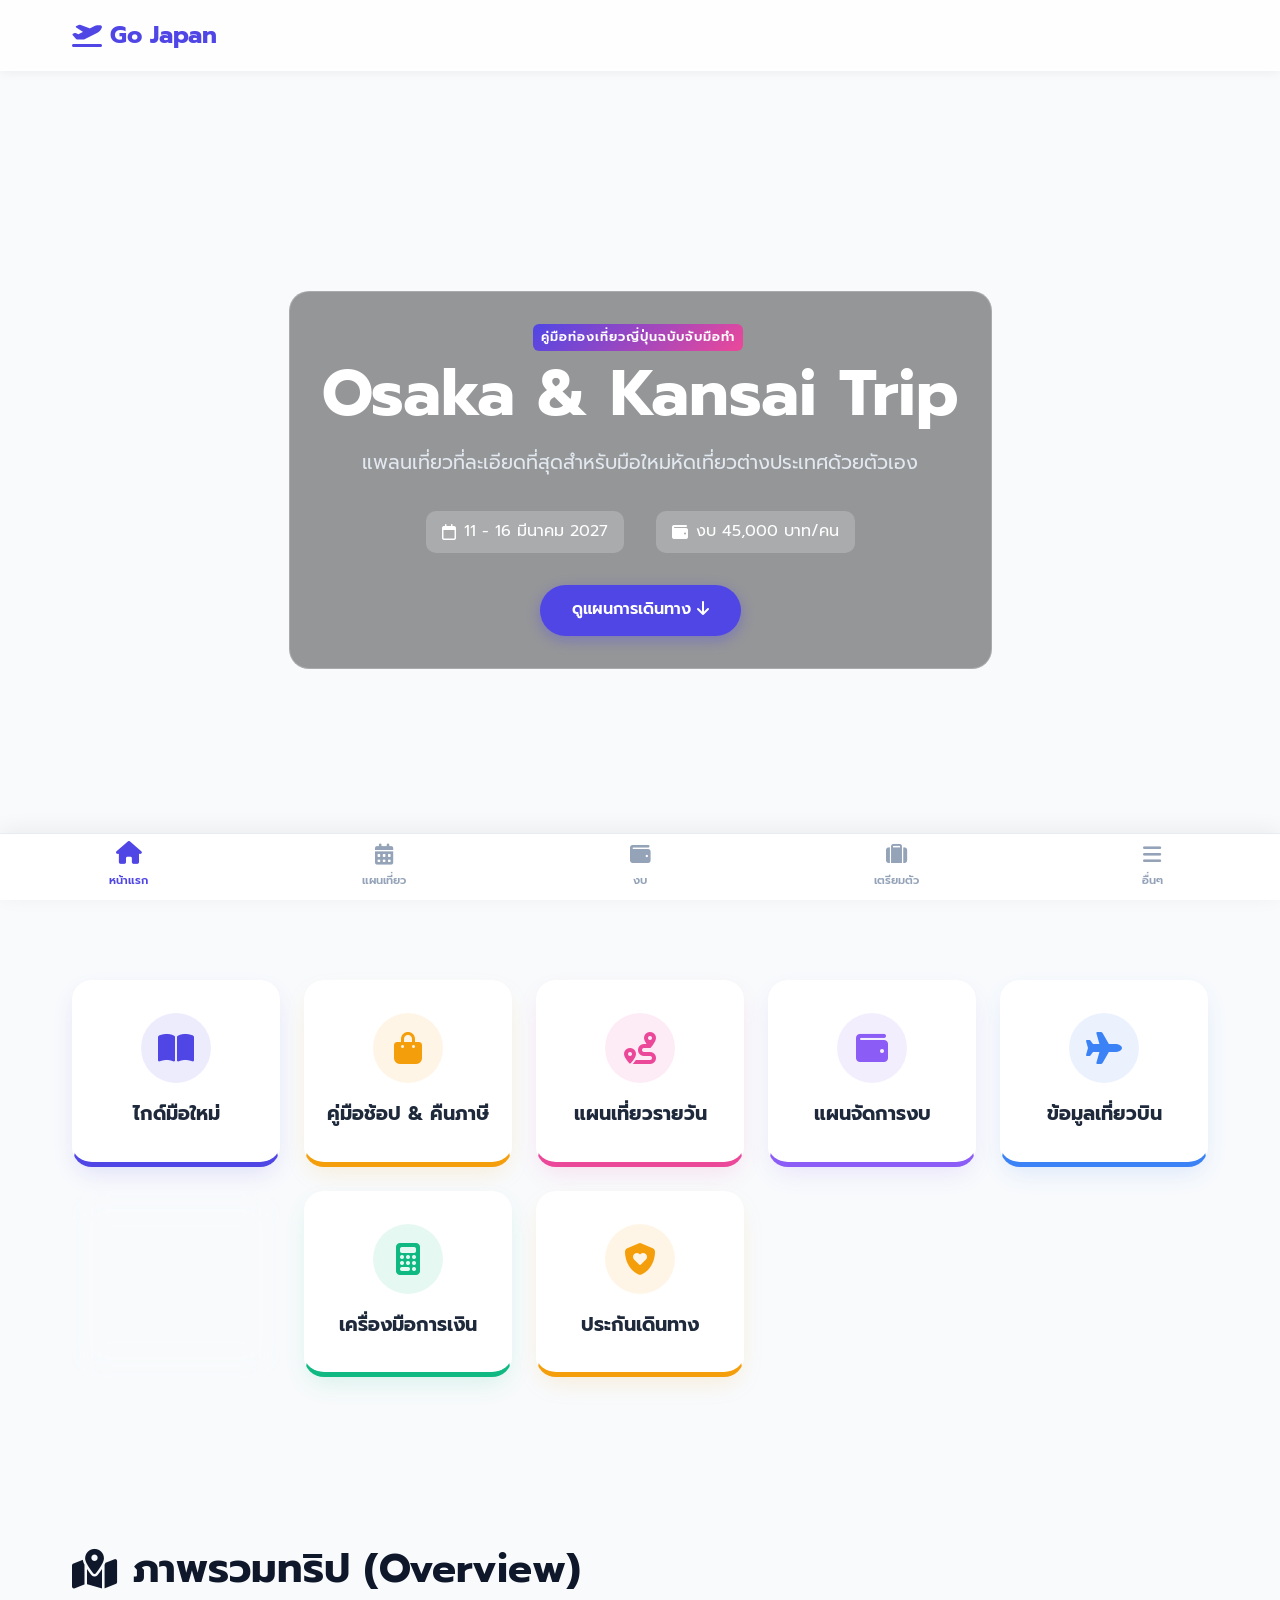
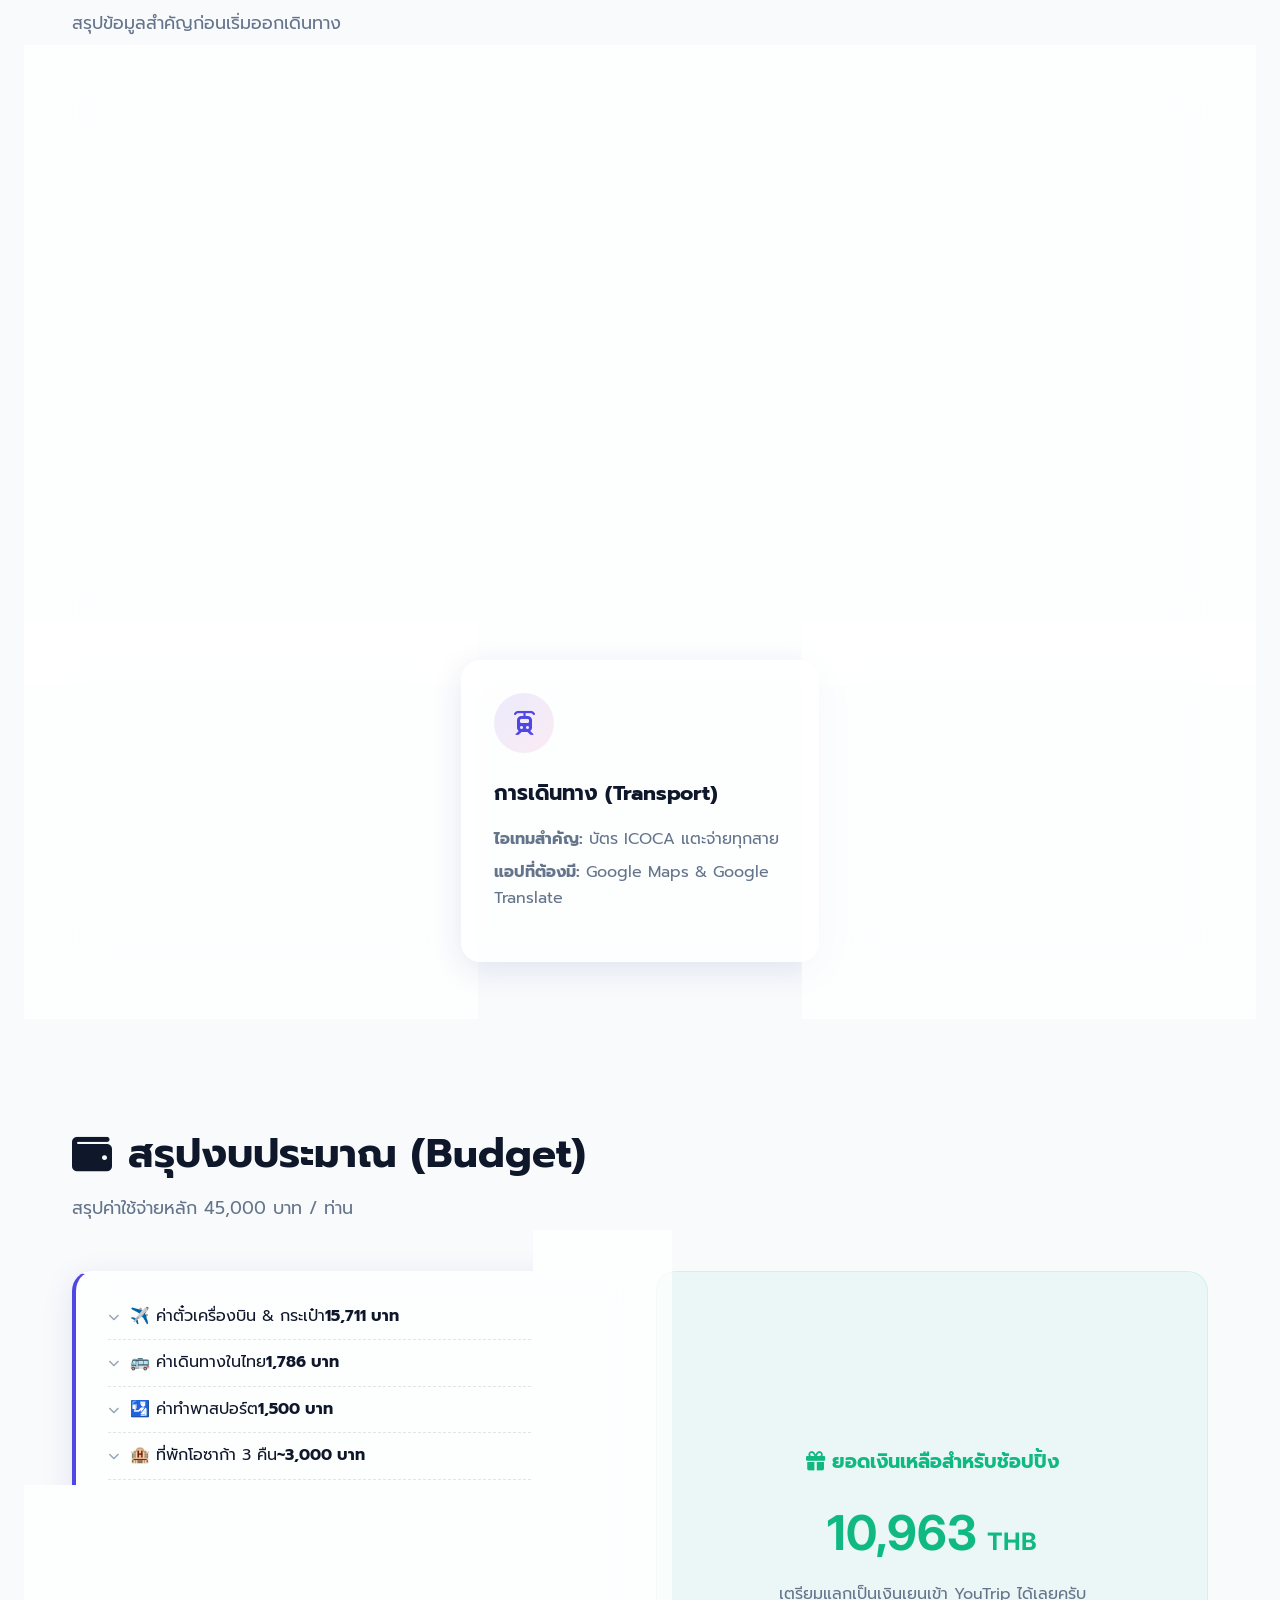
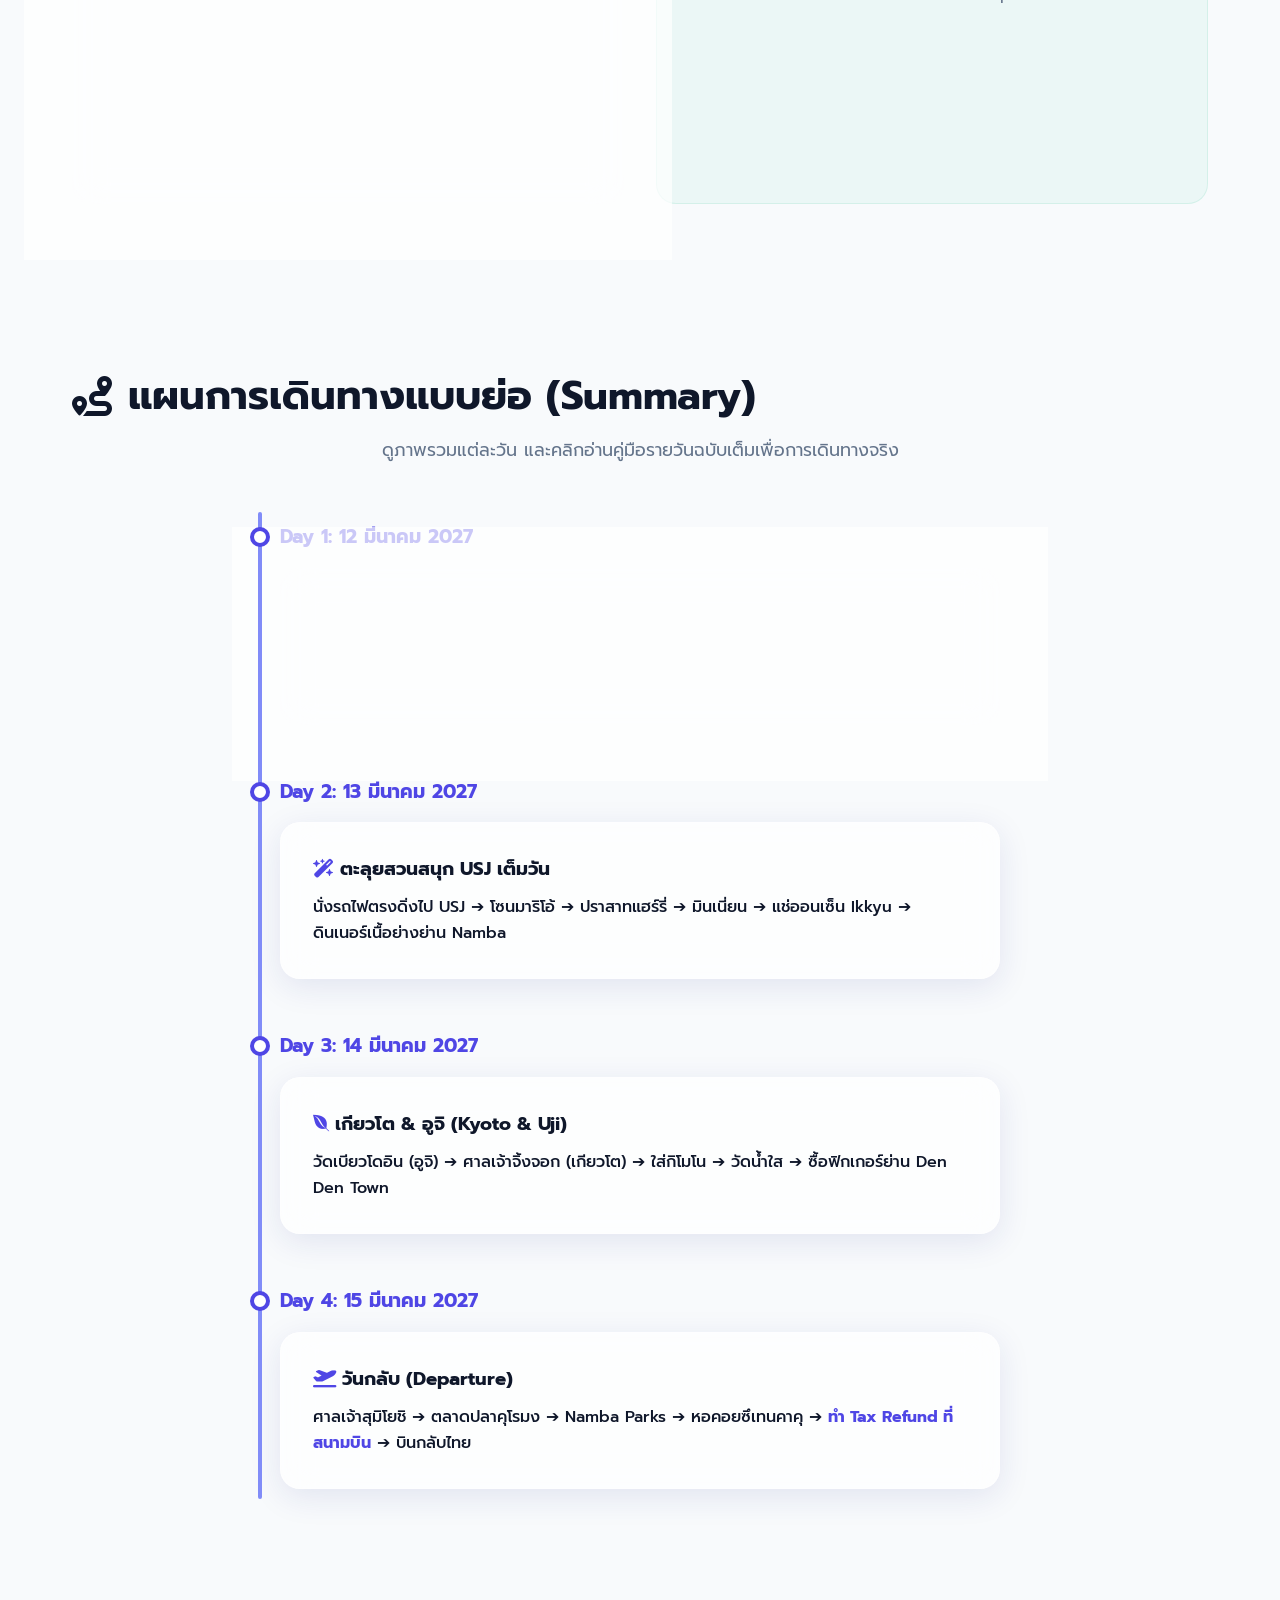
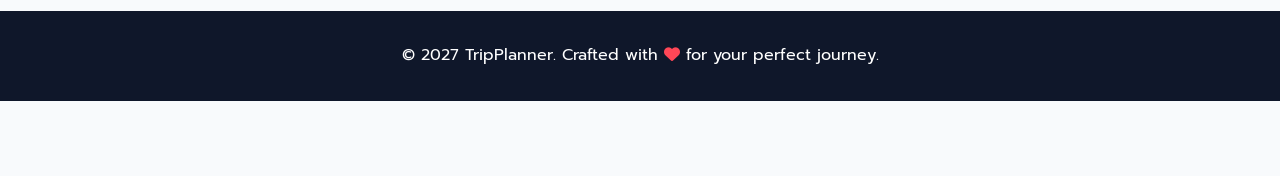
==== commit dfaffd66: "Add files via upload" ====
--- a/index.html
+++ b/index.html
@@ -17,7 +17,7 @@
     <link rel="preconnect" href="https://fonts.googleapis.com">
     <link rel="preconnect" href="https://fonts.gstatic.com" crossorigin>
     <link href="https://fonts.googleapis.com/css2?family=Inter:wght@300;400;500;600;700&family=Prompt:wght@300;400;500;600;700&display=swap" rel="stylesheet">
-    <link rel="stylesheet" href="css/style.css?v=1786729775604">
+    <link rel="stylesheet" href="css/style.css?v=1786905098406">
     <link rel="stylesheet" href="https://cdnjs.cloudflare.com/ajax/libs/font-awesome/6.4.0/css/all.min.css">
 
 <style>
@@ -38,14 +38,7 @@
             <a href="index.html" class="logo">
                 <i class="fa-solid fa-plane-departure"></i> Go Japan
             </a>
-            <ul class="nav-links">
-                <li><a href="index.html">ภาพรวม</a></li>
-                <li><a href="newbie_guide.html">ไกด์มือใหม่</a></li>
-                <li><a href="tax_guide.html">คู่มือขอคืนภาษี</a></li>
-                <li><a href="daily_guide.html">แผนการเดินทาง</a></li>
-                <li><a href="prep_list.html">สิ่งที่ต้องเตรียม</a></li>
-                <li><a href="insurance_guide.html">ประกันเดินทาง</a></li>
-            </ul>
+            
         </div>
     </nav>
 
@@ -422,7 +415,7 @@
                             </li>
 
                             <li style="padding-top: 15px; margin-top: 10px; color: #4f46e5; font-size: 1.2rem; font-weight: 700; display:flex; justify-content:space-between; border-top: 2px solid rgba(79, 70, 229, 0.2);">
-                                    <span>รวมค่าใช้จ่ายคงที่</span><strong>~36,037 บาท</strong>
+                                    <span>รวมค่าใช้จ่ายคงที่</span><strong>~36,127 บาท</strong>
                             </li>
                         </ul>
                     </div>
@@ -461,7 +454,7 @@
                         <div class="timeline-date">Day 2: 13 มีนาคม 2027</div>
                         <a href="daily_guide.html#day2" class="glass-card" style="display: block; text-decoration: none;">
                             <h3 style="color: var(--dark); margin-bottom: 10px;"><i class="fa-solid fa-wand-magic-sparkles" style="color: var(--primary);"></i> ตะลุยสวนสนุก USJ เต็มวัน</h3>
-                            <p style="color: var(--text-muted); font-weight: 500;">นั่งรถไฟตรงดิ่งไป USJ ➔ โซนมาริโอ้ ➔ ปราสาทแฮร์รี่ ➔ มินเนี่ยน ➔ ดินเนอร์ย่าน Namba</p>
+                            <p style="color: var(--text-muted); font-weight: 500;">นั่งรถไฟตรงดิ่งไป USJ ➔ โซนมาริโอ้ ➔ ปราสาทแฮร์รี่ ➔ มินเนี่ยน ➔ แช่ออนเซ็น Ikkyu ➔ ดินเนอร์เนื้อย่างย่าน Namba</p>
                         </a>
                     </div>
                     
@@ -498,5 +491,48 @@
         </div>
     </footer>
     <script src="js/script.js"></script>
-</body>
-</html>+
+    
+    <!-- Bottom Navigation Bar -->
+    <nav class="bottom-nav">
+        <a href="index.html" class="nav-item" id="nav-home">
+            <i class="fa-solid fa-house"></i>
+            <span>หน้าแรก</span>
+        </a>
+        <a href="daily_guide.html" class="nav-item" id="nav-plan">
+            <i class="fa-solid fa-calendar-days"></i>
+            <span>แผนเที่ยว</span>
+        </a>
+        <a href="budget_tracker.html" class="nav-item" id="nav-budget">
+            <i class="fa-solid fa-wallet"></i>
+            <span>งบ</span>
+        </a>
+        <a href="prep_list.html" class="nav-item" id="nav-prep">
+            <i class="fa-solid fa-suitcase"></i>
+            <span>เตรียมตัว</span>
+        </a>
+        <a href="menu.html" class="nav-item" id="nav-menu">
+            <i class="fa-solid fa-bars"></i>
+            <span>อื่นๆ</span>
+        </a>
+    </nav>
+    <script>
+        // Highlight active nav item
+        document.addEventListener('DOMContentLoaded', () => {
+            const path = window.location.pathname;
+            const page = path.split('/').pop() || 'index.html';
+            
+            if (page === 'index.html') {
+                document.getElementById('nav-home')?.classList.add('active');
+            } else if (page === 'daily_guide.html') {
+                document.getElementById('nav-plan')?.classList.add('active');
+            } else if (page === 'budget_tracker.html' || page === 'exchange_tracker.html') {
+                document.getElementById('nav-budget')?.classList.add('active');
+            } else if (page === 'prep_list.html') {
+                document.getElementById('nav-prep')?.classList.add('active');
+            } else if (['menu.html', 'newbie_guide.html', 'tax_guide.html', 'insurance_guide.html', 'immigration_en.html'].includes(page)) {
+                document.getElementById('nav-menu')?.classList.add('active');
+            }
+        });
+    </script>
+</body>
--- a/css/style.css
+++ b/css/style.css
@@ -23,6 +23,7 @@
     color: var(--dark);
     line-height: 1.6;
     overflow-x: hidden;
+    padding-bottom: 75px;
 }
 
 a {
@@ -999,3 +1000,61 @@
     .bp-airport h2 { font-size: 1.8rem; }
     .bp-barcode { display: none; } /* Hide barcode on very small screens to save space */
 }
+
+
+/* --- Bottom Navigation (PWA style) --- */
+.bottom-nav {
+    position: fixed;
+    bottom: 0;
+    left: 0;
+    width: 100%;
+    background: rgba(255, 255, 255, 0.95);
+    backdrop-filter: blur(10px);
+    -webkit-backdrop-filter: blur(10px);
+    display: flex;
+    justify-content: space-around;
+    padding: 10px 0 calc(10px + env(safe-area-inset-bottom, 0px));
+    box-shadow: 0 -4px 20px rgba(0,0,0,0.06);
+    z-index: 1000;
+    border-top: 1px solid rgba(226, 232, 240, 0.8);
+}
+.bottom-nav .nav-item {
+    display: flex;
+    flex-direction: column;
+    align-items: center;
+    color: #94a3b8;
+    text-decoration: none;
+    font-size: 0.7rem;
+    font-weight: 600;
+    gap: 5px;
+    flex: 1;
+    transition: all 0.2s ease;
+    -webkit-tap-highlight-color: transparent;
+}
+.bottom-nav .nav-item i {
+    font-size: 1.3rem;
+    margin-bottom: 2px;
+    transition: transform 0.2s cubic-bezier(0.175, 0.885, 0.32, 1.275);
+}
+.bottom-nav .nav-item.active {
+    color: var(--primary);
+}
+.bottom-nav .nav-item.active i {
+    transform: translateY(-2px) scale(1.1);
+}
+.bottom-nav .nav-item:active {
+    transform: scale(0.95);
+}
+
+/* Hide top nav links on mobile to encourage bottom nav usage */
+
+
+
+/* Fix Anchor Scrolling */
+html {
+    scroll-behavior: smooth;
+}
+
+section[id^="day"] {
+    scroll-margin-top: 100px;
+}
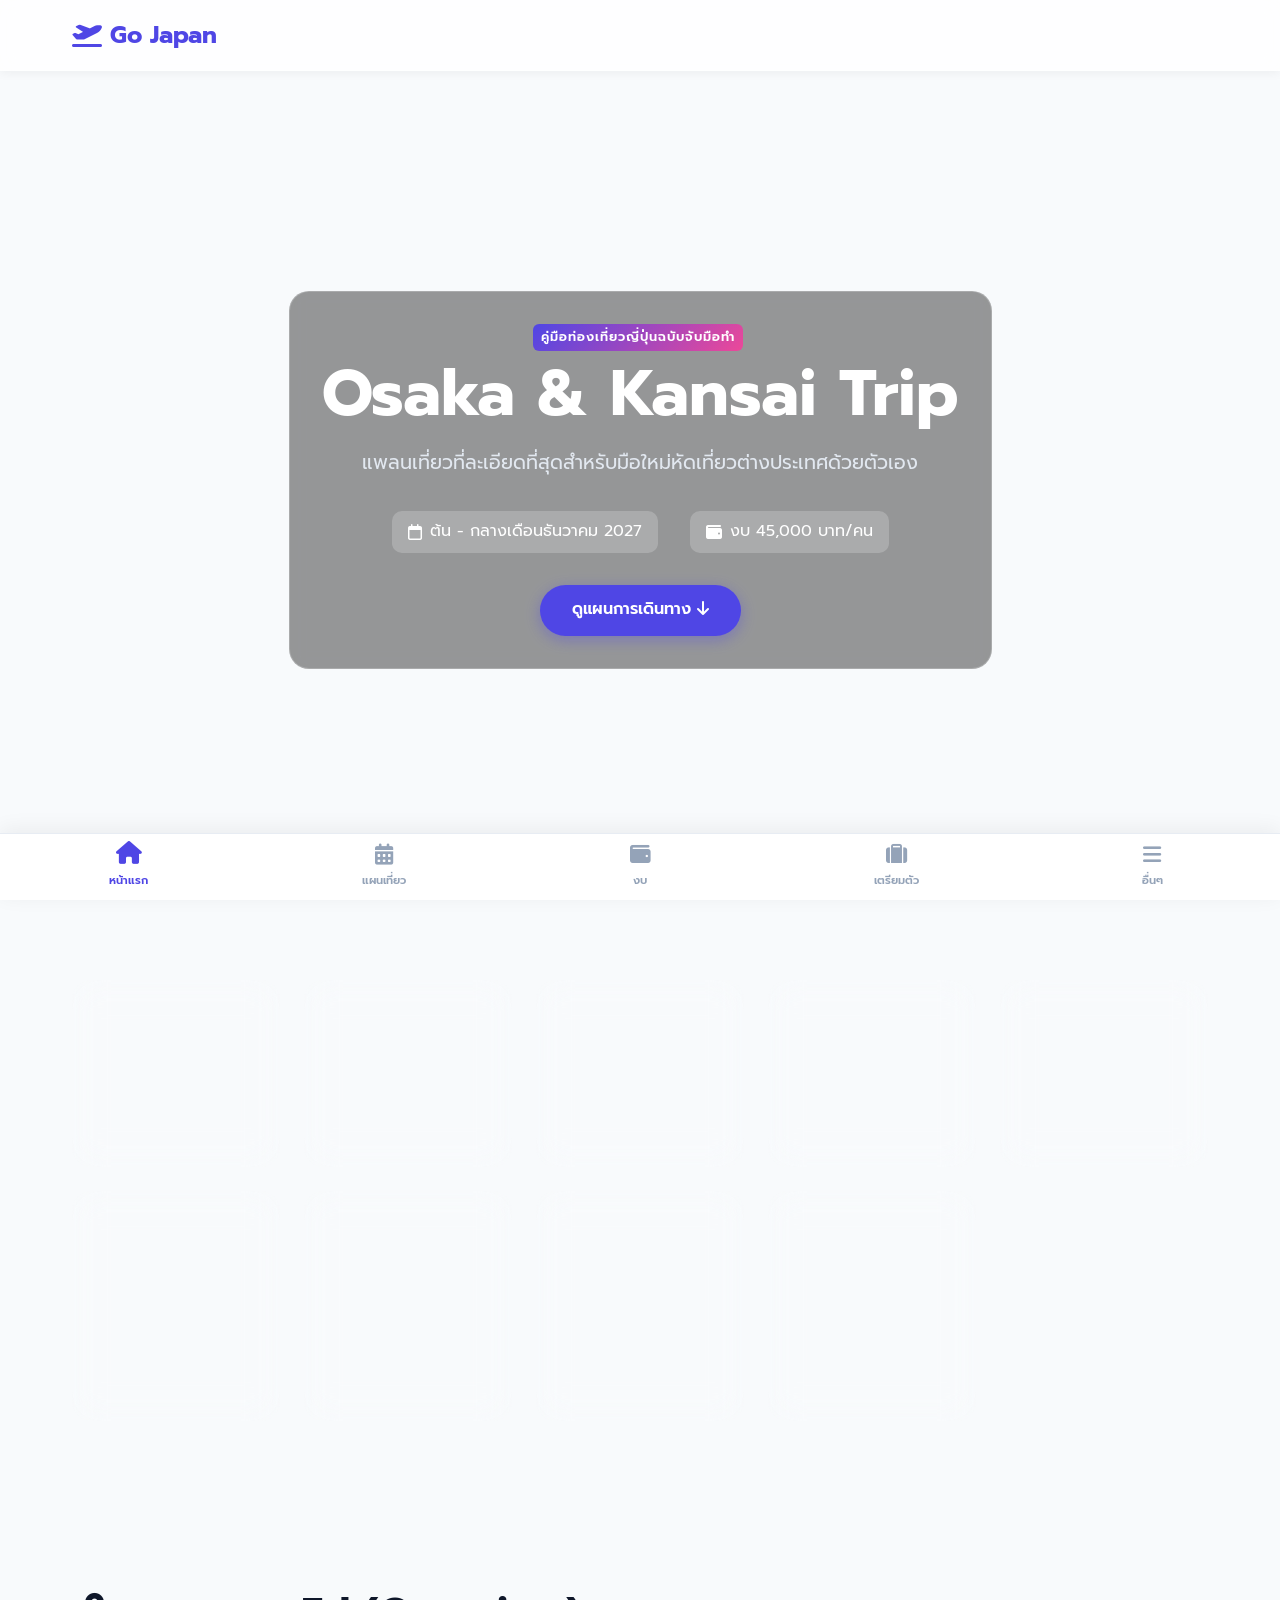
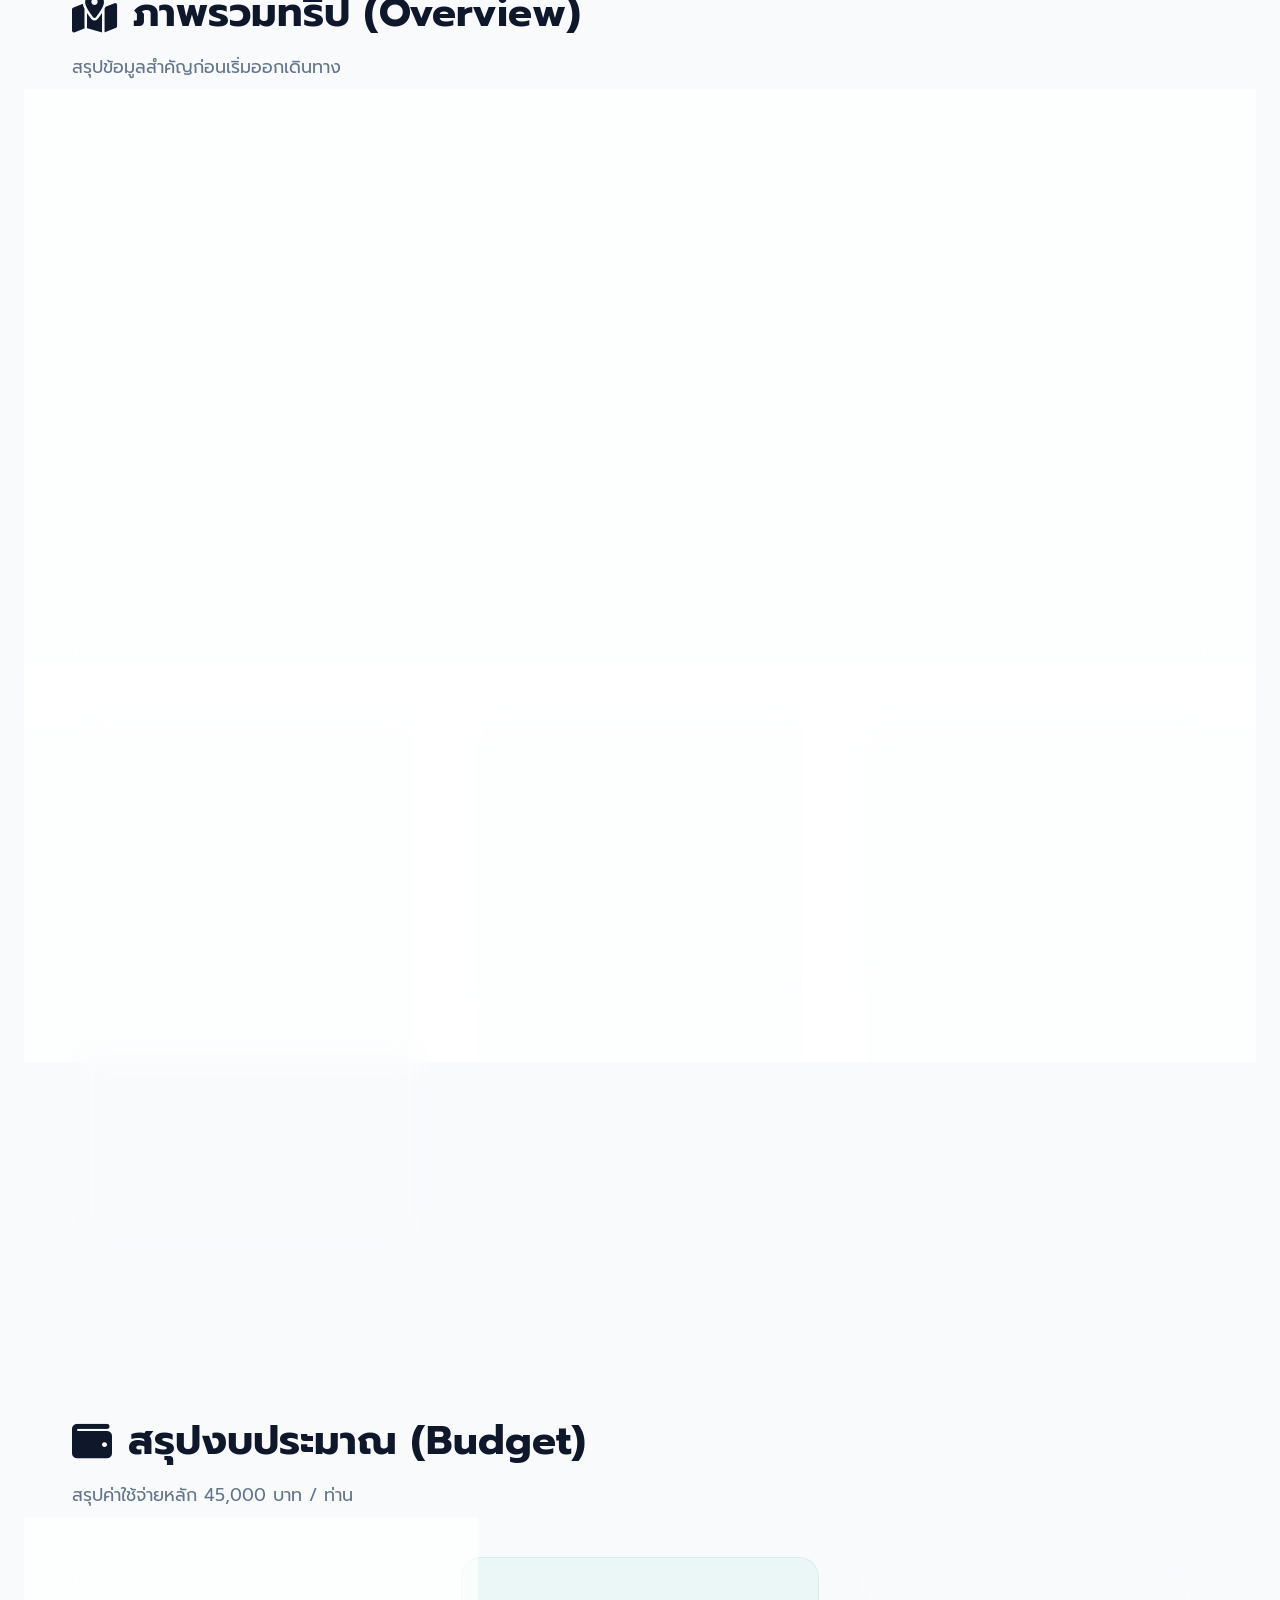
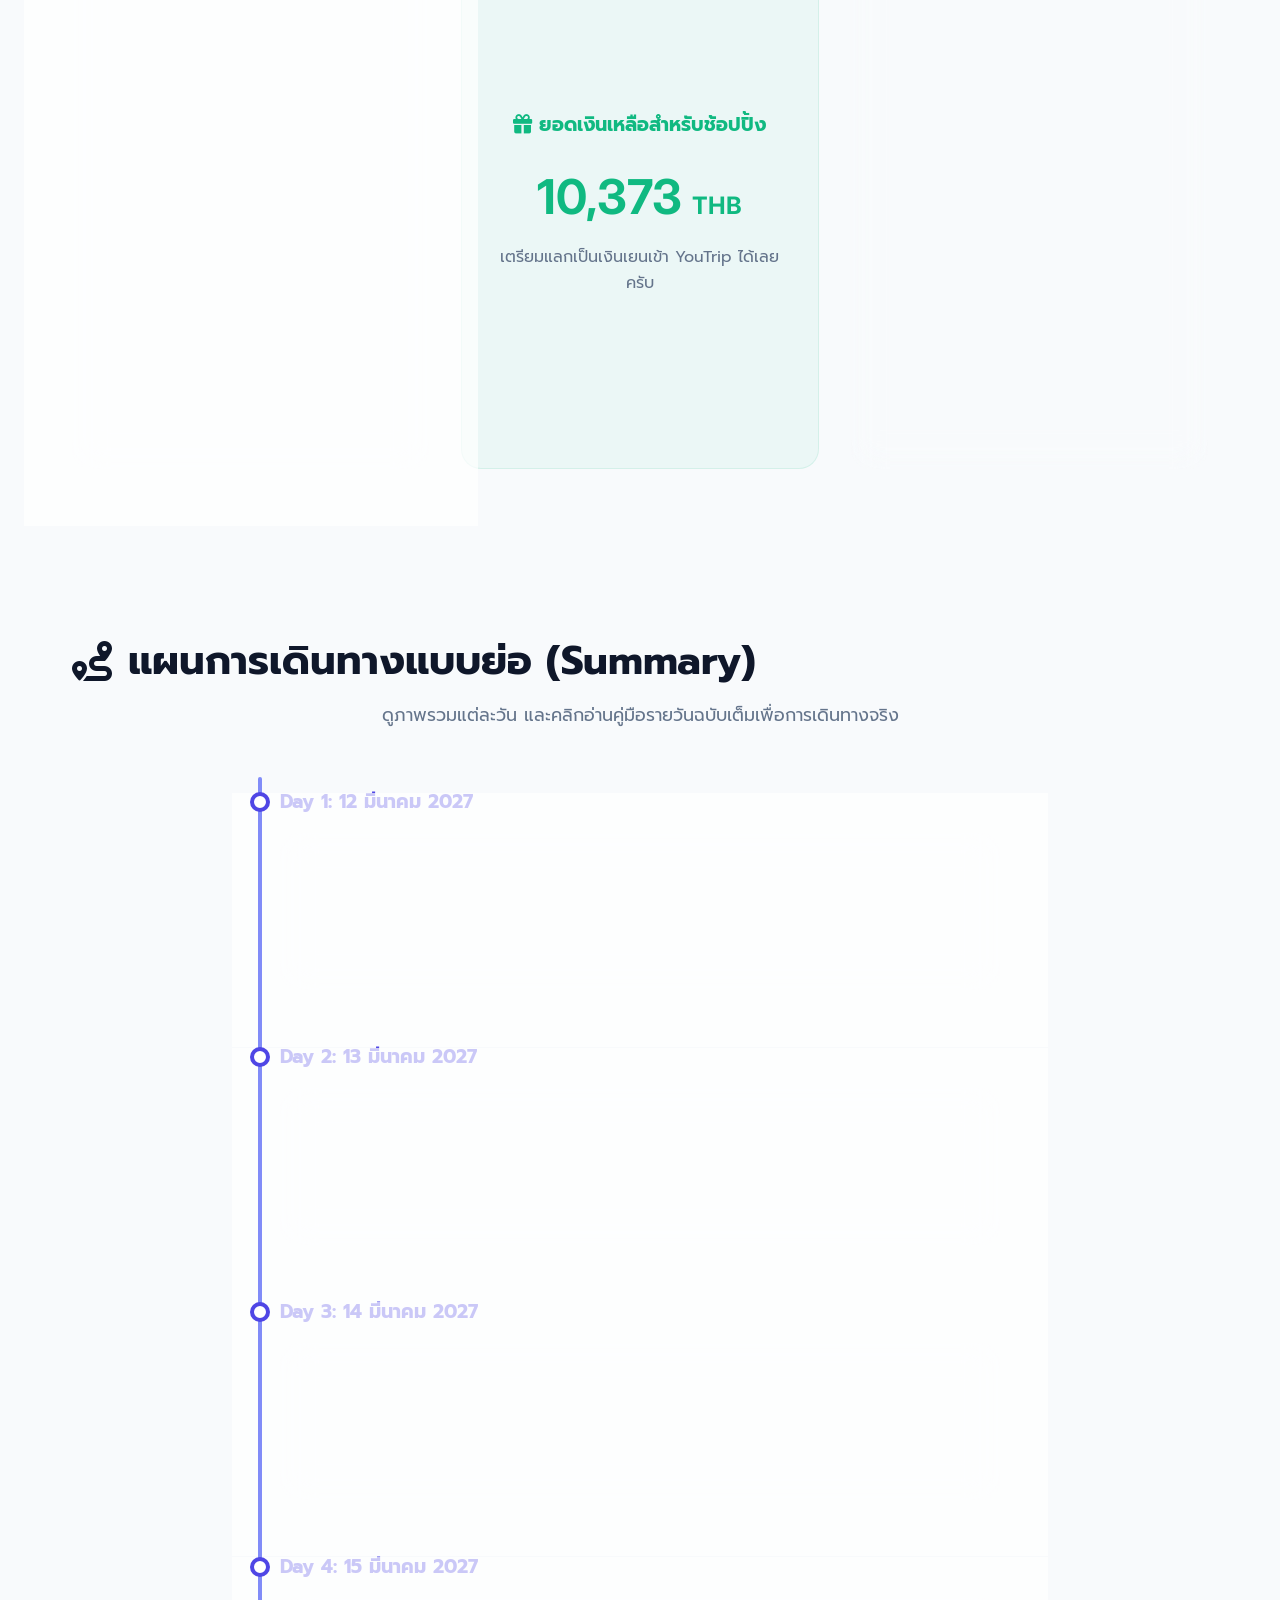
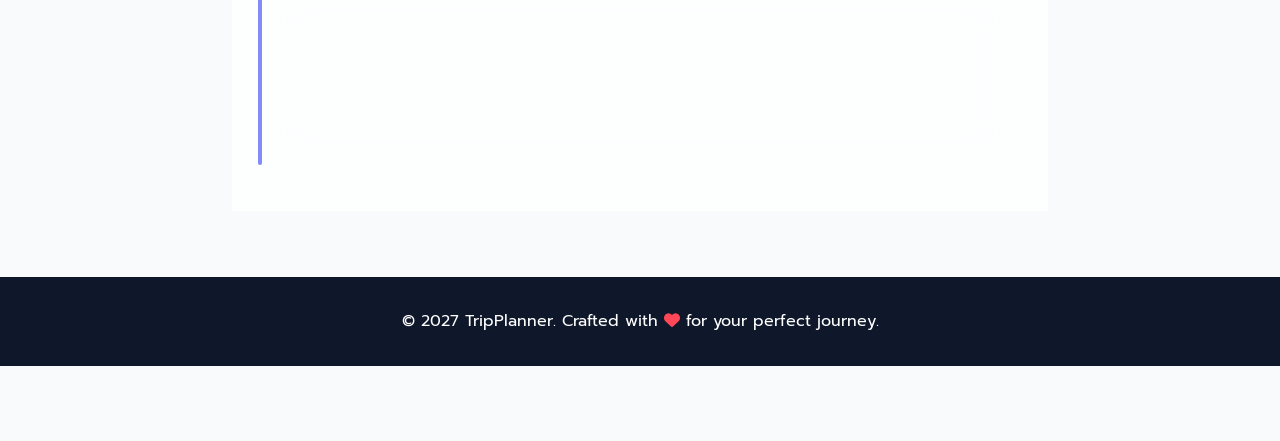
==== commit ecfe6746: "Add files via upload" ====
--- a/index.html
+++ b/index.html
@@ -1,6 +1,4 @@
-<!DOCTYPE html>
-<html lang="th">
-<head>
+<!DOCTYPE html><html lang="th"><head>
     <!-- ป้องกันการแคช (Anti-Caching) -->
     <meta http-equiv="Cache-Control" content="no-cache, no-store, must-revalidate">
     <meta http-equiv="Pragma" content="no-cache">
@@ -15,9 +13,9 @@
     <meta name="apple-mobile-web-app-capable" content="yes">
     <meta name="apple-mobile-web-app-status-bar-style" content="black-translucent">
     <link rel="preconnect" href="https://fonts.googleapis.com">
-    <link rel="preconnect" href="https://fonts.gstatic.com" crossorigin>
-    <link href="https://fonts.googleapis.com/css2?family=Inter:wght@300;400;500;600;700&family=Prompt:wght@300;400;500;600;700&display=swap" rel="stylesheet">
-    <link rel="stylesheet" href="css/style.css?v=1786905098406">
+    <link rel="preconnect" href="https://fonts.gstatic.com" crossorigin="">
+    <link href="https://fonts.googleapis.com/css2?family=Inter:wght@300;400;500;600;700&amp;family=Prompt:wght@300;400;500;600;700&amp;display=swap" rel="stylesheet">
+    <link rel="stylesheet" href="css/style.css?v=1791030778888">
     <link rel="stylesheet" href="https://cdnjs.cloudflare.com/ajax/libs/font-awesome/6.4.0/css/all.min.css">
 
 <style>
@@ -46,11 +44,11 @@
         <div class="hero-bg"></div>
         <div class="hero-content">
             <span class="badge">คู่มือท่องเที่ยวญี่ปุ่นฉบับจับมือทำ</span>
-            <h1 class="hero-title">Osaka & Kansai Trip</h1>
+            <h1 class="hero-title">Osaka &amp; Kansai Trip</h1>
             <p class="hero-subtitle">แพลนเที่ยวที่ละเอียดที่สุดสำหรับมือใหม่หัดเที่ยวต่างประเทศด้วยตัวเอง</p>
             <div class="hero-meta">
                 <div class="meta-item">
-                    <i class="fa-regular fa-calendar"></i> 11 - 16 มีนาคม 2027
+                    <i class="fa-regular fa-calendar"></i> ต้น - กลางเดือนธันวาคม 2027
                 </div>
                 <div class="meta-item">
                     <i class="fa-solid fa-wallet"></i> งบ 45,000 บาท/คน
@@ -76,7 +74,7 @@
                         <div style="background: rgba(245, 158, 11, 0.1); width: 70px; height: 70px; border-radius: 50%; display: flex; align-items: center; justify-content: center; margin-bottom: 1rem;">
                             <i class="fa-solid fa-bag-shopping" style="font-size: 2rem; color: #f59e0b;"></i>
                         </div>
-                        <h3 style="color: #1e293b; margin: 0; font-size: 1.2rem;">คู่มือช้อป & คืนภาษี</h3>
+                        <h3 style="color: #1e293b; margin: 0; font-size: 1.2rem;">คู่มือช้อป &amp; คืนภาษี</h3>
                     </a>
                     
                     <a href="daily_guide.html" class="glass-card text-center" style="text-decoration: none; display: flex; flex-direction: column; align-items: center; justify-content: center; padding: 2rem 1rem; border-radius: 20px; background: white; border-bottom: 5px solid #ec4899; box-shadow: 0 10px 25px -5px rgba(236, 72, 153, 0.15); transition: transform 0.2s;">
@@ -117,7 +115,14 @@
                         </div>
                         <h3 style="color: #1e293b; margin: 0; font-size: 1.2rem;">ประกันเดินทาง</h3>
                     </a>
-                </div>
+                
+<a href="food_guide.html" class="glass-card text-center" style="text-decoration: none; display: flex; flex-direction: column; align-items: center; justify-content: center; padding: 2rem 1rem; border-radius: 20px; background: white; border-bottom: 5px solid #f59e0b; box-shadow: 0 10px 25px -5px rgba(245, 158, 11, 0.15); transition: transform 0.2s;">
+    <div style="background: rgba(245, 158, 11, 0.1); width: 70px; height: 70px; border-radius: 50%; display: flex; align-items: center; justify-content: center; margin-bottom: 1rem;">
+        <i class="fa-solid fa-utensils" style="font-size: 2rem; color: #f59e0b;"></i>
+    </div>
+    <h3 style="color: #1e293b; margin: 0 0 0.5rem 0; font-size: 1.1rem;">ร้านอาหารสำรอง</h3>
+    <p style="color: #64748b; margin: 0; font-size: 0.85rem; line-height: 1.4;">คู่มือร้านอาหารเด็ด คาเฟ่ และแผน B เมื่อหิว</p>
+</a></div>
             </div>
         </section>
 
@@ -131,7 +136,7 @@
                 <div class="grid overview-grid">
                     <div class="card glass-card" style="grid-column: 1 / -1;">
                         <div class="card-icon"><i class="fa-solid fa-plane"></i></div>
-                        <h3>ตั๋วเครื่องบิน & การจอง</h3>
+                        <h3>ตั๋วเครื่องบิน &amp; การจอง</h3>
                         <div style="display: grid; grid-template-columns: repeat(auto-fit, minmax(300px, 1fr)); gap: 1.5rem;">
                             <div>
                         
@@ -220,7 +225,7 @@
                         <!-- Flight Booking Breakdown -->
                         <details class="price-tracker" style="margin-top: 1.5rem; background: #f8fafc; border: 1px solid #e2e8f0; border-radius: 12px; position: relative; overflow: hidden; cursor: pointer;">
                             <summary style="padding: 15px; display: flex; justify-content: space-between; align-items: center; list-style: none; outline: none;">
-                                <span style="font-size: 0.9rem; color: #1e293b; font-weight: 600;"><i class="fa-solid fa-receipt"></i> ดูสรุปการจองตั๋ว & เครื่องมือ <i class="fa-solid fa-chevron-down" style="font-size: 0.7rem; margin-left: 5px;"></i></span>
+                                <span style="font-size: 0.9rem; color: #1e293b; font-weight: 600;"><i class="fa-solid fa-receipt"></i> ดูสรุปการจองตั๋ว &amp; เครื่องมือ <i class="fa-solid fa-chevron-down" style="font-size: 0.7rem; margin-left: 5px;"></i></span>
                                 <span class="pulse-dot" style="display: flex; align-items: center; gap: 5px; font-size: 0.75rem; color: #10b981; font-weight: 600;">
                                     <span style="width: 8px; height: 8px; background: #10b981; border-radius: 50%; display: inline-block;"></span>
                                     ยืนยันแล้ว
@@ -255,7 +260,7 @@
                                 </li>
                             </ul>
                             
-                            <a href="https://www.google.com/travel/flights/booking?tfs=[base64]&tfu=CmhDalJJU0RVMFZXaEVUMUo0WTI5QlJYUTFXVUZDUnkwdExTMHRMUzB0TFMxemJXUmxPRUZCUVVGQlIzQTRhSHBCU1RSTVExbEJFZ0V3R2dzSXBzb0JFQUFhQTFSSVFqZ1hjSUxrQkE9PRIGCAAQABgA&hl=th&gl=TH" target="_blank" class="btn btn-primary" style="width: 100%; text-align: center; font-size: 0.95rem; display: flex; justify-content: center; align-items: center; gap: 10px; background: #ea4335; border: none; margin-top: 15px;">
+                            <a href="https://www.google.com/travel/flights/booking?tfs=[base64]&amp;tfu=CmhDalJJU0RVMFZXaEVUMUo0WTI5QlJYUTFXVUZDUnkwdExTMHRMUzB0TFMxemJXUmxPRUZCUVVGQlIzQTRhSHBCU1RSTVExbEJFZ0V3R2dzSXBzb0JFQUFhQTFSSVFqZ1hjSUxrQkE9PRIGCAAQABgA&amp;hl=th&amp;gl=TH" target="_blank" class="btn btn-primary" style="width: 100%; text-align: center; font-size: 0.95rem; display: flex; justify-content: center; align-items: center; gap: 10px; background: #ea4335; border: none; margin-top: 15px;">
                                 <i class="fa-brands fa-google"></i> ติดตามไฟลต์นี้บน Google Flights
                             </a>
                             <a href="flight_tracker.html" class="btn btn-primary" style="width: 100%; text-align: center; font-size: 0.95rem; display: flex; justify-content: center; align-items: center; gap: 10px; background: #3b82f6; border: none; margin-top: 10px;">
@@ -274,7 +279,7 @@
                         <div class="card-icon"><i class="fa-solid fa-train-tram"></i></div>
                         <h3>การเดินทาง (Transport)</h3>
                         <p><strong>ไอเทมสำคัญ:</strong> บัตร ICOCA แตะจ่ายทุกสาย</p>
-                        <p><strong>แอปที่ต้องมี:</strong> Google Maps & Google Translate</p>
+                        <p><strong>แอปที่ต้องมี:</strong> Google Maps &amp; Google Translate</p>
                     </div>
                     <div class="card glass-card" style="border-left: 4px solid var(--primary);">
                         <div class="card-icon" style="background: rgba(79, 70, 229, 0.1);"><i class="fa-solid fa-file-invoice"></i></div>
@@ -282,7 +287,14 @@
                         <p style="font-size: 0.9rem; margin-bottom: 15px;">แผนการเดินทางภาษาอังกฤษแบบทางการ สำหรับพิมพ์หรือยื่นให้ ตม. ญี่ปุ่นดูโดยเฉพาะ</p>
                         <a href="immigration_en.html" class="btn btn-primary" style="width: 100%; text-align: center; padding: 0.5rem;"><i class="fa-solid fa-passport"></i> เปิดเอกสารสำหรับ ตม.</a>
                     </div>
-                </div>
+                
+<a href="food_guide.html" class="glass-card text-center" style="text-decoration: none; display: flex; flex-direction: column; align-items: center; justify-content: center; padding: 2rem 1rem; border-radius: 20px; background: white; border-bottom: 5px solid #f59e0b; box-shadow: 0 10px 25px -5px rgba(245, 158, 11, 0.15); transition: transform 0.2s;">
+    <div style="background: rgba(245, 158, 11, 0.1); width: 70px; height: 70px; border-radius: 50%; display: flex; align-items: center; justify-content: center; margin-bottom: 1rem;">
+        <i class="fa-solid fa-utensils" style="font-size: 2rem; color: #f59e0b;"></i>
+    </div>
+    <h3 style="color: #1e293b; margin: 0 0 0.5rem 0; font-size: 1.1rem;">ร้านอาหารสำรอง</h3>
+    <p style="color: #64748b; margin: 0; font-size: 0.85rem; line-height: 1.4;">คู่มือร้านอาหารเด็ด คาเฟ่ และแผน B เมื่อหิว</p>
+</a></div>
             </div>
         </section>
 
@@ -300,7 +312,7 @@
                             <li style="border-bottom: 1px dashed rgba(0,0,0,0.1); padding-bottom: 10px; margin-bottom: 10px;">
                                 <details style="cursor: pointer;">
                                     <summary style="display:flex; justify-content:space-between; list-style: none; outline: none; transition: color 0.2s;" onmouseover="this.style.color='var(--primary)'" onmouseout="this.style.color=''">
-                                        <span><i class="fa-solid fa-chevron-down" style="font-size: 0.7rem; color: #94a3b8; margin-right: 5px;"></i> ✈️ ค่าตั๋วเครื่องบิน & กระเป๋า</span><strong>15,711 บาท</strong>
+                                        <span><i class="fa-solid fa-chevron-down" style="font-size: 0.7rem; color: #94a3b8; margin-right: 5px;"></i> ✈️ ค่าตั๋วเครื่องบิน &amp; กระเป๋า</span><strong>15,711 บาท</strong>
                                     </summary>
                                     <ul style="list-style: none; padding-left: 1.5rem; margin-top: 10px; font-size: 0.85rem; color: #64748b;">
                                         <li style="display:flex; justify-content:space-between; margin-bottom: 5px;"><span>ค่าโดยสารไป-กลับ</span><span>13,330 บาท</span></li>
@@ -324,18 +336,6 @@
                                 </details>
                             </li>
 
-                            <!-- Item 3 -->
-                            <li style="border-bottom: 1px dashed rgba(0,0,0,0.1); padding-bottom: 10px; margin-bottom: 10px;">
-                                <details style="cursor: pointer;">
-                                    <summary style="display:flex; justify-content:space-between; list-style: none; outline: none; transition: color 0.2s;" onmouseover="this.style.color='var(--primary)'" onmouseout="this.style.color=''">
-                                        <span><i class="fa-solid fa-chevron-down" style="font-size: 0.7rem; color: #94a3b8; margin-right: 5px;"></i> 🛂 ค่าทำพาสปอร์ต</span><strong>1,500 บาท</strong>
-                                    </summary>
-                                    <ul style="list-style: none; padding-left: 1.5rem; margin-top: 10px; font-size: 0.85rem; color: #64748b;">
-                                        <li style="display:flex; justify-content:space-between; margin-bottom: 5px;"><span>ค่าทำพาสปอร์ตอายุ 10 ปี (เล่มใหม่)</span><span>1,500 บาท</span></li>
-                                    </ul>
-                                </details>
-                            </li>
-
                             <!-- Item 4 -->
                             <li style="border-bottom: 1px dashed rgba(0,0,0,0.1); padding-bottom: 10px; margin-bottom: 10px;">
                                 <details style="cursor: pointer;">
@@ -378,7 +378,7 @@
                             <li style="border-bottom: 1px dashed rgba(0,0,0,0.1); padding-bottom: 10px; margin-bottom: 10px;">
                                 <details style="cursor: pointer;">
                                     <summary style="display:flex; justify-content:space-between; list-style: none; outline: none; transition: color 0.2s;" onmouseover="this.style.color='var(--primary)'" onmouseout="this.style.color=''">
-                                        <span><i class="fa-solid fa-chevron-down" style="font-size: 0.7rem; color: #94a3b8; margin-right: 5px;"></i> 📱 ค่าเน็ต & ประกัน</span><strong>~600 บาท</strong>
+                                        <span><i class="fa-solid fa-chevron-down" style="font-size: 0.7rem; color: #94a3b8; margin-right: 5px;"></i> 📱 ค่าเน็ต &amp; ประกัน</span><strong>~600 บาท</strong>
                                     </summary>
                                     <ul style="list-style: none; padding-left: 1.5rem; margin-top: 10px; font-size: 0.85rem; color: #64748b;">
                                         <li style="display:flex; justify-content:space-between; margin-bottom: 5px;"><span>แพ็กเกจ eSIM 5 วัน (เน็ตไม่อั้น)</span><span>~399 บาท</span></li>
@@ -391,7 +391,7 @@
                             <li style="border-bottom: 1px dashed rgba(0,0,0,0.1); padding-bottom: 10px; margin-bottom: 10px;">
                                 <details style="cursor: pointer;">
                                     <summary style="display:flex; justify-content:space-between; cursor:pointer; font-weight: 600; color: #1e293b;">
-                                        <span><i class="fa-solid fa-chevron-down" style="font-size: 0.7rem; color: #94a3b8; margin-right: 5px;"></i> 👘 ค่าเข้าสถานที่ & กิโมโน</span><strong>~3,900 บาท</strong>
+                                        <span><i class="fa-solid fa-chevron-down" style="font-size: 0.7rem; color: #94a3b8; margin-right: 5px;"></i> 👘 ค่าเข้าสถานที่ &amp; กิโมโน</span><strong>~3,900 บาท</strong>
                                     </summary>
                                     <ul style="list-style: none; padding-left: 1.5rem; margin-top: 10px; font-size: 0.85rem; color: #64748b;">
                                         <li style="display:flex; justify-content:space-between; margin-bottom: 5px;"><span>ตั๋วเข้า USJ (ซื้อล่วงหน้าผ่านแอป)</span><span>~2,000 บาท</span></li>
@@ -408,24 +408,31 @@
                                         <span><i class="fa-solid fa-chevron-down" style="font-size: 0.7rem; color: #94a3b8; margin-right: 5px;"></i> 🥩 ค่าอาหาร</span><strong>~6,500 บาท</strong>
                                     </summary>
                                     <ul style="list-style: none; padding-left: 1.5rem; margin-top: 10px; font-size: 0.85rem; color: #64748b;">
-                                        <li style="display:flex; justify-content:space-between; margin-bottom: 5px;"><span>ค่ากินจิปาถะ & สตรีทฟู้ด (เฉลี่ยวันละ 1,200)</span><span>~4,800 บาท</span></li>
+                                        <li style="display:flex; justify-content:space-between; margin-bottom: 5px;"><span>ค่ากินจิปาถะ &amp; สตรีทฟู้ด (เฉลี่ยวันละ 1,200)</span><span>~4,800 บาท</span></li>
                                         <li style="display:flex; justify-content:space-between; margin-bottom: 5px;"><span>เผื่อมื้อพิเศษ (เช่น ยากินิคุเนื้อวากิว)</span><span>~1,700 บาท</span></li>
                                     </ul>
                                 </details>
                             </li>
 
                             <li style="padding-top: 15px; margin-top: 10px; color: #4f46e5; font-size: 1.2rem; font-weight: 700; display:flex; justify-content:space-between; border-top: 2px solid rgba(79, 70, 229, 0.2);">
-                                    <span>รวมค่าใช้จ่ายคงที่</span><strong>~36,127 บาท</strong>
+                                    <span>รวมค่าใช้จ่ายคงที่</span><strong>~34,627 บาท</strong>
                             </li>
                         </ul>
                     </div>
                     
                     <div style="background: rgba(16, 185, 129, 0.05); padding: 2rem; border-radius: 20px; display: flex; flex-direction: column; justify-content: center; align-items: center; text-align: center; border: 1px solid rgba(16, 185, 129, 0.1);">
                         <h3 style="color: #10b981; margin-bottom: 0.5rem; font-size: 1.2rem;"><i class="fa-solid fa-gift"></i> ยอดเงินเหลือสำหรับช้อปปิ้ง</h3>
-                        <p style="font-size: 3rem; font-weight: 700; color: #10b981; margin: 10px 0; font-family: 'Inter', sans-serif;">10,963 <span style="font-size: 1.5rem">THB</span></p>
+                        <p style="font-size: 3rem; font-weight: 700; color: #10b981; margin: 10px 0; font-family: 'Inter', sans-serif;">10,373 <span style="font-size: 1.5rem">THB</span></p>
                         <p style="font-size: 1rem; color: #64748b; margin-bottom: 20px;">เตรียมแลกเป็นเงินเยนเข้า YouTrip ได้เลยครับ</p>
                     </div>
-                </div>
+                
+<a href="food_guide.html" class="glass-card text-center" style="text-decoration: none; display: flex; flex-direction: column; align-items: center; justify-content: center; padding: 2rem 1rem; border-radius: 20px; background: white; border-bottom: 5px solid #f59e0b; box-shadow: 0 10px 25px -5px rgba(245, 158, 11, 0.15); transition: transform 0.2s;">
+    <div style="background: rgba(245, 158, 11, 0.1); width: 70px; height: 70px; border-radius: 50%; display: flex; align-items: center; justify-content: center; margin-bottom: 1rem;">
+        <i class="fa-solid fa-utensils" style="font-size: 2rem; color: #f59e0b;"></i>
+    </div>
+    <h3 style="color: #1e293b; margin: 0 0 0.5rem 0; font-size: 1.1rem;">ร้านอาหารสำรอง</h3>
+    <p style="color: #64748b; margin: 0; font-size: 0.85rem; line-height: 1.4;">คู่มือร้านอาหารเด็ด คาเฟ่ และแผน B เมื่อหิว</p>
+</a></div>
             </div>
         </section>
 
@@ -463,7 +470,7 @@
                         <div class="timeline-dot"></div>
                         <div class="timeline-date">Day 3: 14 มีนาคม 2027</div>
                         <a href="daily_guide.html#day3" class="glass-card" style="display: block; text-decoration: none;">
-                            <h3 style="color: var(--dark); margin-bottom: 10px;"><i class="fa-brands fa-envira" style="color: var(--primary);"></i> เกียวโต & อูจิ (Kyoto & Uji)</h3>
+                            <h3 style="color: var(--dark); margin-bottom: 10px;"><i class="fa-brands fa-envira" style="color: var(--primary);"></i> เกียวโต &amp; อูจิ (Kyoto &amp; Uji)</h3>
                             <p style="color: var(--text-muted); font-weight: 500;">วัดเบียวโดอิน (อูจิ) ➔ ศาลเจ้าจิ้งจอก (เกียวโต) ➔ ใส่กิโมโน ➔ วัดน้ำใส ➔ ซื้อฟิกเกอร์ย่าน Den Den Town</p>
                         </a>
                     </div>
@@ -487,7 +494,7 @@
 
     <footer>
         <div class="container">
-            <p>&copy; 2027 TripPlanner. Crafted with <i class="fa-solid fa-heart" style="color: #ff4757;"></i> for your perfect journey.</p>
+            <p>© 2027 TripPlanner. Crafted with <i class="fa-solid fa-heart" style="color: #ff4757;"></i> for your perfect journey.</p>
         </div>
     </footer>
     <script src="js/script.js"></script>
@@ -535,4 +542,4 @@
             }
         });
     </script>
-</body>+</body></html>
